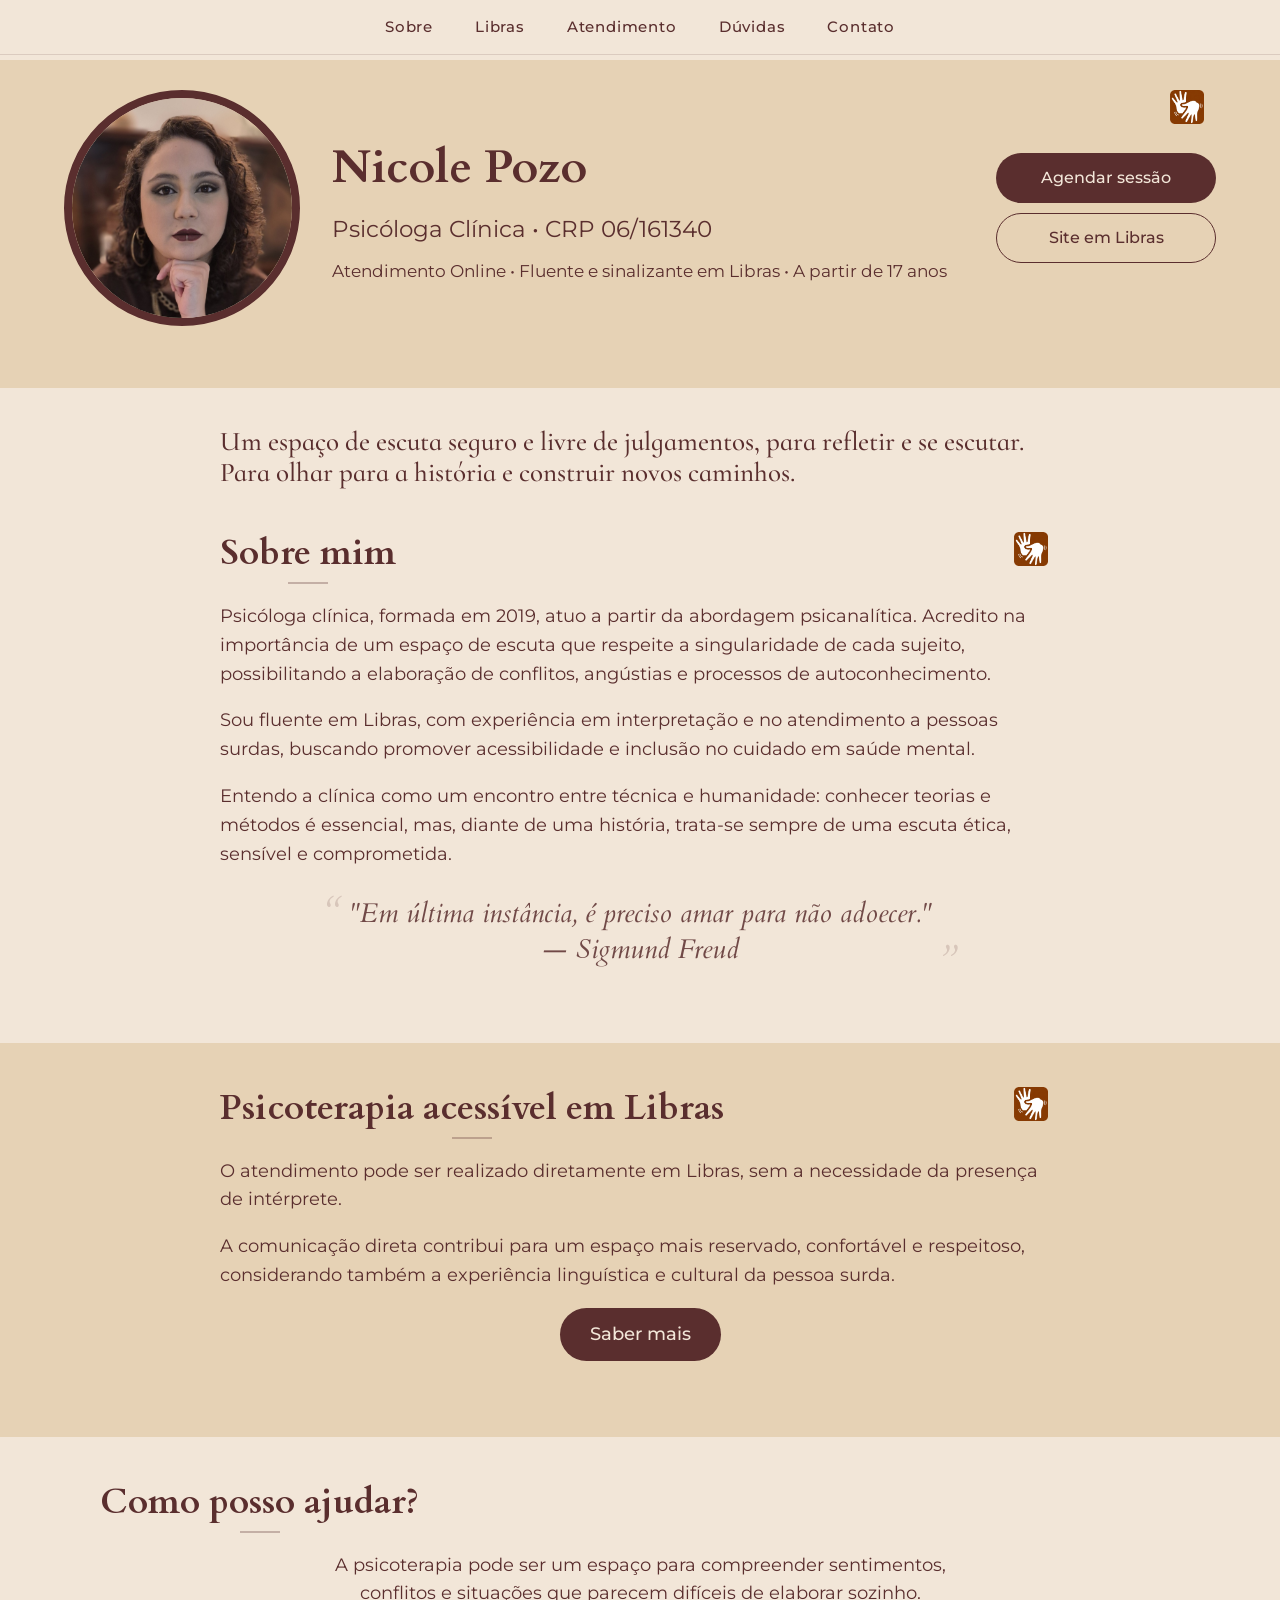
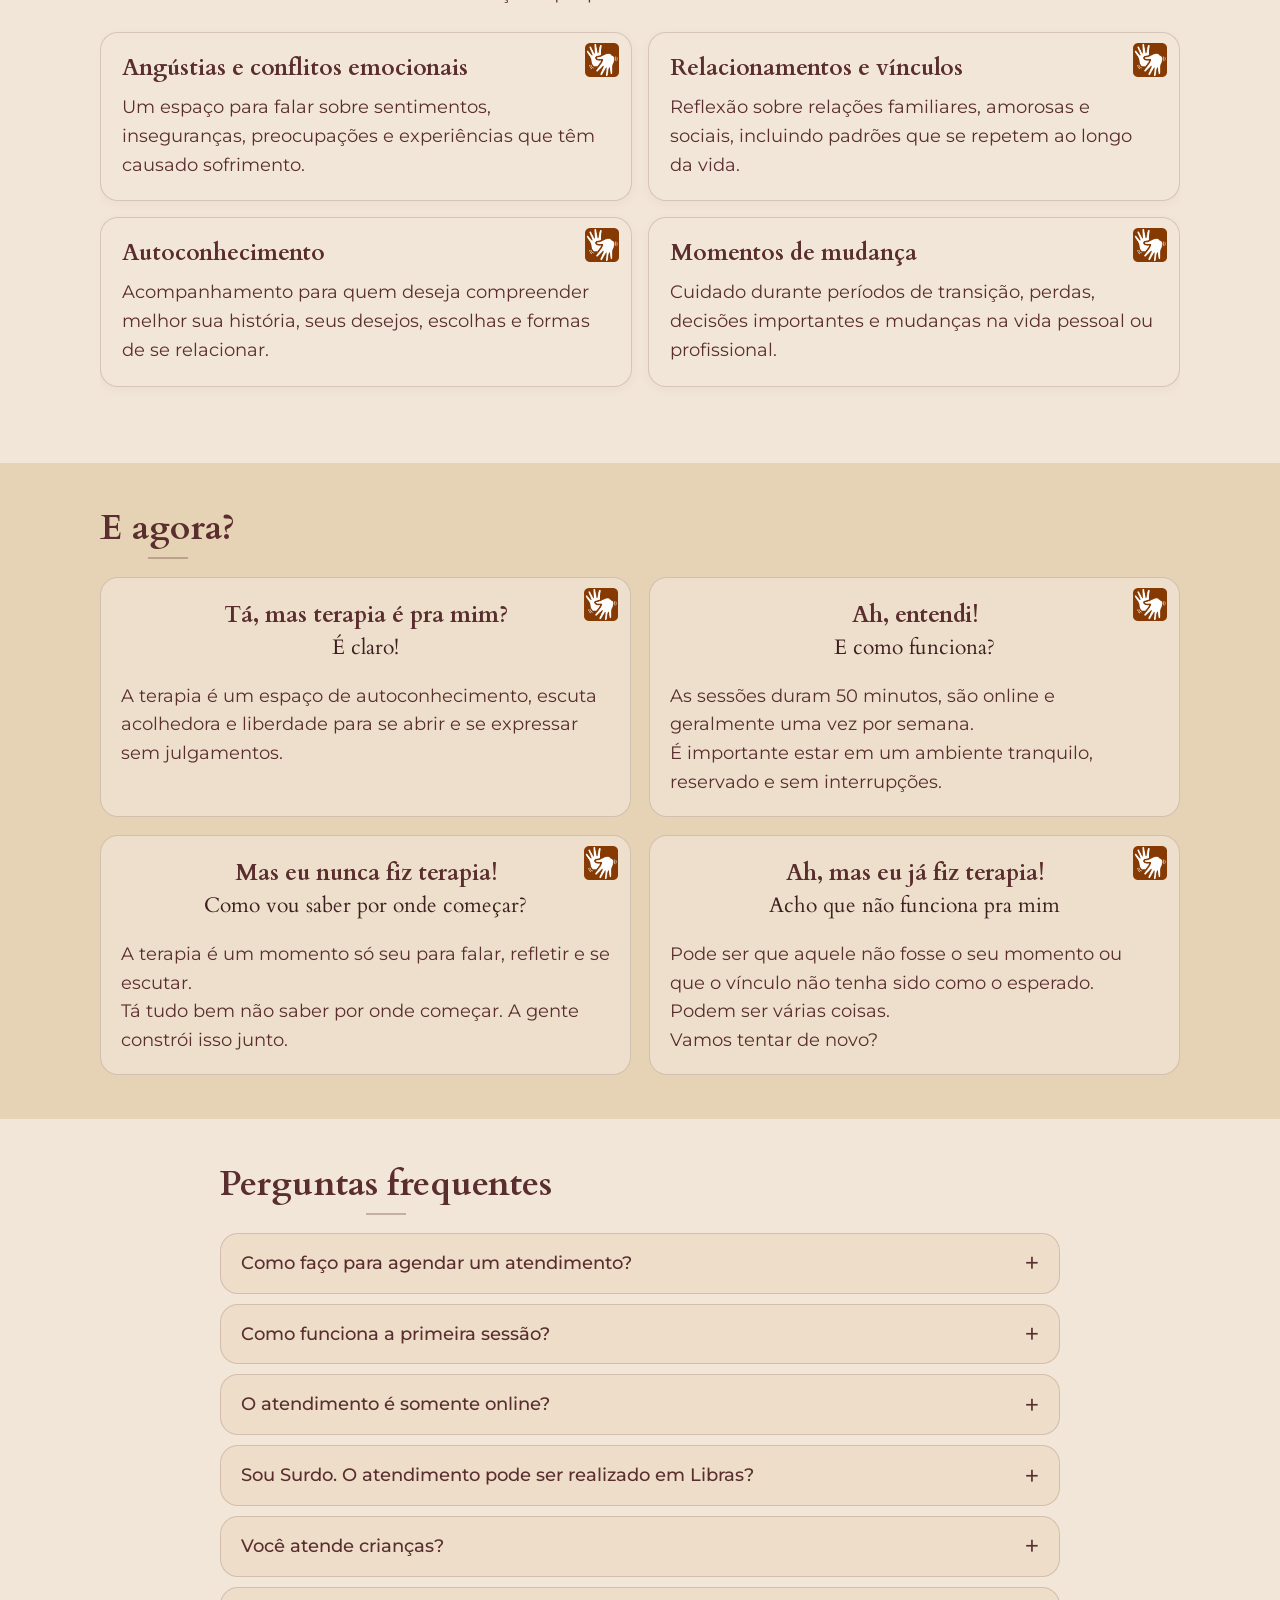
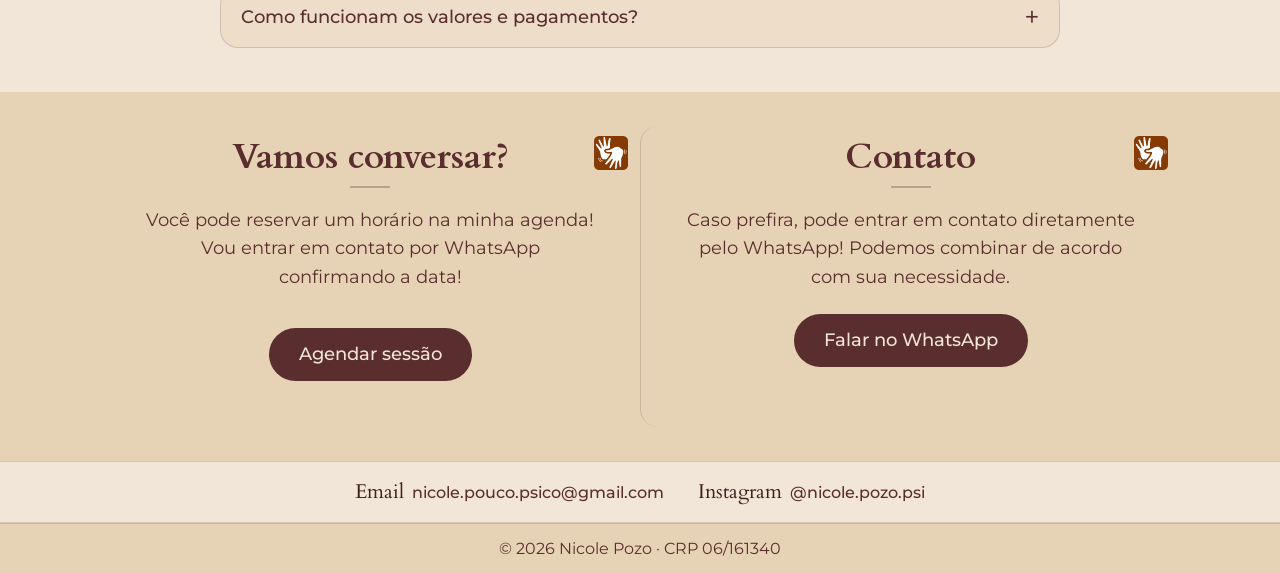
==== index.html @ e4d22218 "Update index.html" ====
<!DOCTYPE html>
<html lang="pt-BR">
<head>
<meta charset="utf-8"/>
<meta content="q6ohZ3SrdLUBwS5PzrIqEwe8ZIBB_iscXA4Luo5MYJY" name="google-site-verification"/>
<meta content="width=device-width, initial-scale=1.0" name="viewport"/>
<meta name="referrer" content="strict-origin-when-cross-origin"/>
<meta content="Psicóloga clínica com abordagem psicanalítica. Atendimento em Português, Libras e Inglês, a partir de 17 anos." name="description"/>
<title>Nicole Pozo | Psicóloga</title>
<link href="favicon.png" rel="icon" type="image/png"/>
<link href="style.css" rel="stylesheet"/>
<link href="https://fonts.googleapis.com/css2?family=Cardo:ital,wght@0,400;0,700;1,400&family=Cormorant+Infant:ital,wght@0,400;0,500;0,600;1,400;1,500&family=Montserrat:wght@300;400;500&display=swap" rel="stylesheet"/>
</head>
<body class="modo-libras">

<header class="menu">
<nav aria-label="Navegação principal" class="menu-container">
<a href="#sobre">Sobre</a>
<a href="#libras">Libras</a>
<a href="#atendimento">Atendimento</a>
<a href="#duvidas">Dúvidas</a>
<a href="#contato">Contato</a>
</nav>
</header>

<div class="mobile-compact-hero">
<div class="mobile-compact-texto">
<strong>Nicole Pozo</strong>
<span>Psicóloga Clínica • CRP 06/161340</span>
</div>
<div class="mobile-compact-acoes">
<a class="mobile-compact-botao mobile-compact-libras" href="libras.html">Libras</a>
<a class="mobile-compact-botao" href="https://calendar.app.google/ftWj5yFwSw7C7HyG9" rel="noopener noreferrer" target="_blank">
Agendar<br/>sessão
</a>
</div>
</div>

<div class="desktop-compact-hero">
<div class="desktop-compact-container">
<img alt="" class="desktop-compact-foto" src="nicole.png"/>
<div class="desktop-compact-texto">
<strong>Nicole Pozo</strong>
<span>Psicóloga Clínica • CRP 06/161340</span>
</div>
<div class="desktop-compact-acoes">
<a class="desktop-compact-botao desktop-compact-libras" href="libras.html">Site em Libras</a>
<a class="desktop-compact-botao" href="https://calendar.app.google/ftWj5yFwSw7C7HyG9" rel="noopener noreferrer" target="_blank">
Agendar sessão
</a>
</div>
</div>
</div>

<main>

<section class="hero" id="hero">
<div
  class="container hero-content conteudo-libras"
  role="button"
  tabindex="0"
  aria-label="Assistir este conteúdo em Libras: Apresentação"
  data-libras-titulo="Apresentação"
  data-libras-video=""
>
<img alt="Nicole Pozo, psicóloga clínica" class="foto" src="nicole.png"/>
<div class="hero-texto">
<h1>Nicole Pozo</h1>
<p class="subtitulo">
Psicóloga Clínica • CRP 06/161340
</p>
<p class="infos">
<span>Atendimento Online</span>
<span>Fluente e sinalizante em Libras</span>
<span>A partir de 17 anos</span>
</p>
</div>
<div class="hero-acoes">
<a class="botao hero-botao" href="https://calendar.app.google/ftWj5yFwSw7C7HyG9" rel="noopener noreferrer" target="_blank">
Agendar sessão
</a>
<a class="botao botao-secundario" href="libras.html">Site em Libras</a>
</div>
<span aria-hidden="true" class="indicador-libras">
<img alt="" src="libras.png"/>
</span>
</div>
</section>

<section class="acolhimento">
<div class="container acolhimento-container">
<p>
Um espaço de escuta seguro e livre de julgamentos, para refletir e
se escutar. Para olhar para a história e construir novos caminhos.
</p>
</div>
</section>

<section class="sobre" id="sobre">
<div
  class="container conteudo-libras"
  role="button"
  tabindex="0"
  aria-label="Assistir este conteúdo em Libras: Sobre mim"
  data-libras-titulo="Sobre mim"
  data-libras-video="https://youtu.be/VMBTEA1utRA"
>
<h2>Sobre mim</h2>
<p>
Psicóloga clínica, formada em 2019, atuo a partir da abordagem
psicanalítica. Acredito na importância de um espaço de escuta que
respeite a singularidade de cada sujeito, possibilitando a elaboração
de conflitos, angústias e processos de autoconhecimento.
</p>
<p>
Sou fluente em Libras, com experiência em interpretação e no
atendimento a pessoas surdas, buscando promover acessibilidade
e inclusão no cuidado em saúde mental.
</p>
<p>
Entendo a clínica como um encontro entre técnica e humanidade:
conhecer teorias e métodos é essencial, mas, diante de uma história,
trata-se sempre de uma escuta ética, sensível e comprometida.
</p>
<p class="citacao">
"Em última instância, é preciso amar para não adoecer."
<br/>
— Sigmund Freud
</p>
<span aria-hidden="true" class="indicador-libras">
<img alt="" src="libras.png"/>
</span>
</div>
</section>

<section class="libras" id="libras">
<div
  class="container libras-container conteudo-libras"
  role="button"
  tabindex="0"
  aria-label="Assistir este conteúdo em Libras: Psicoterapia acessível em Libras"
  data-libras-titulo="Psicoterapia acessível em Libras"
  data-libras-video="https://youtu.be/hHA4PMm1_d4"
>
<div class="libras-texto">
<h2>Psicoterapia acessível em Libras</h2>
<p>
O atendimento pode ser realizado diretamente em Libras,
sem a necessidade da presença de intérprete.
</p>
<p>
A comunicação direta contribui para um espaço mais reservado,
confortável e respeitoso, considerando também a experiência
linguística e cultural da pessoa surda.
</p>
</div>
<a class="botao" href="https://wa.me/5511914683737?text=Olá,%20gostaria%20de%20saber%20mais%20sobre%20o%20atendimento%20em%20Libras." rel="noopener noreferrer" target="_blank">
Saber mais
</a>
<span aria-hidden="true" class="indicador-libras">
<img alt="" src="libras.png"/>
</span>
</div>
</section>

<section class="atendimento" id="atendimento">
<div class="container">
<h2>Como posso ajudar?</h2>
<p class="introducao-secao">
A psicoterapia pode ser um espaço para compreender sentimentos,
conflitos e situações que parecem difíceis de elaborar sozinho.
</p>

<div class="cards-atendimento">

<article
  class="card-atendimento conteudo-libras"
  role="button"
  tabindex="0"
  aria-label="Assistir este conteúdo em Libras: Angústias e conflitos emocionais"
  data-libras-titulo="Angústias e conflitos emocionais"
  data-libras-video="https://youtu.be/n2Q9T0AS820"
>
<h3>Angústias e conflitos emocionais</h3>
<p>
Um espaço para falar sobre sentimentos, inseguranças,
preocupações e experiências que têm causado sofrimento.
</p>
<span aria-hidden="true" class="indicador-libras">
<img alt="" src="libras.png"/>
</span>
</article>

<article
  class="card-atendimento conteudo-libras"
  role="button"
  tabindex="0"
  aria-label="Assistir este conteúdo em Libras: Relacionamentos e vínculos"
  data-libras-titulo="Relacionamentos e vínculos"
  data-libras-video="https://youtu.be/HKTPn8kJX48"
>
<h3>Relacionamentos e vínculos</h3>
<p>
Reflexão sobre relações familiares, amorosas e sociais,
incluindo padrões que se repetem ao longo da vida.
</p>
<span aria-hidden="true" class="indicador-libras">
<img alt="" src="libras.png"/>
</span>
</article>

<article
  class="card-atendimento conteudo-libras"
  role="button"
  tabindex="0"
  aria-label="Assistir este conteúdo em Libras: Autoconhecimento"
  data-libras-titulo="Autoconhecimento"
  data-libras-video="https://youtu.be/ZKYbqGalqYY"
>
<h3>Autoconhecimento</h3>
<p>
Acompanhamento para quem deseja compreender melhor sua história,
seus desejos, escolhas e formas de se relacionar.
</p>
<span aria-hidden="true" class="indicador-libras">
<img alt="" src="libras.png"/>
</span>
</article>

<article
  class="card-atendimento conteudo-libras"
  role="button"
  tabindex="0"
  aria-label="Assistir este conteúdo em Libras: Momentos de mudança"
  data-libras-titulo="Momentos de mudança"
  data-libras-video="https://youtu.be/1eM_VYal2Rc"
>
<h3>Momentos de mudança</h3>
<p>
Cuidado durante períodos de transição, perdas, decisões
importantes e mudanças na vida pessoal ou profissional.
</p>
<span aria-hidden="true" class="indicador-libras">
<img alt="" src="libras.png"/>
</span>
</article>

</div>
</div>
</section>

<section class="como-funciona" id="como-funciona">
<div class="container">
<h2>E agora?</h2>
<div class="passos">

<article
  class="passo conteudo-libras"
  role="button"
  tabindex="0"
  aria-label="Assistir este conteúdo em Libras: Tá, mas terapia é pra mim?"
  data-libras-titulo="Tá, mas terapia é pra mim?"
  data-libras-video="https://youtu.be/QlRPPe-Llpw"
>
<h3>Tá, mas terapia é pra mim?</h3>
<p class="passo-subtitulo">É claro!</p>
<p>
A terapia é um espaço de autoconhecimento,
escuta acolhedora e liberdade para se abrir e se expressar
sem julgamentos.
</p>
<span aria-hidden="true" class="indicador-libras">
<img alt="" src="libras.png"/>
</span>
</article>

<article
  class="passo conteudo-libras"
  role="button"
  tabindex="0"
  aria-label="Assistir este conteúdo em Libras: Ah, entendi!"
  data-libras-titulo="Ah, entendi!"
  data-libras-video="https://youtu.be/sZv9fwhpu6U"
>
<h3>Ah, entendi!</h3>
<p class="passo-subtitulo">E como funciona?</p>
<p>
As sessões duram 50 minutos, são online e geralmente uma
vez por semana. <br/>
É importante estar em um ambiente tranquilo, reservado
e sem interrupções.
</p>
<span aria-hidden="true" class="indicador-libras">
<img alt="" src="libras.png"/>
</span>
</article>

<article
  class="passo conteudo-libras"
  role="button"
  tabindex="0"
  aria-label="Assistir este conteúdo em Libras: Mas eu nunca fiz terapia!"
  data-libras-titulo="Mas eu nunca fiz terapia!"
  data-libras-video="https://youtu.be/lRBv8GD4_JE"
>
<h3>Mas eu nunca fiz terapia!</h3>
<p class="passo-subtitulo">Como vou saber por onde começar?</p>
<p>
A terapia é um momento só seu para falar, refletir e se escutar. <br/>
Tá tudo bem não saber por onde começar. A gente constrói isso junto.
</p>
<span aria-hidden="true" class="indicador-libras">
<img alt="" src="libras.png"/>
</span>
</article>

<article
  class="passo conteudo-libras"
  role="button"
  tabindex="0"
  aria-label="Assistir este conteúdo em Libras: Ah, mas eu já fiz terapia!"
  data-libras-titulo="Ah, mas eu já fiz terapia!"
  data-libras-video="https://youtu.be/YKdCJLTbxeE"
>
<h3>Ah, mas eu já fiz terapia!</h3>
<p class="passo-subtitulo">Acho que não funciona pra mim</p>
<p>
Pode ser que aquele não fosse o seu momento ou que o vínculo
não tenha sido como o esperado. <br/>
Podem ser várias coisas. <br/>
Vamos tentar de novo?
</p>
<span aria-hidden="true" class="indicador-libras">
<img alt="" src="libras.png"/>
</span>
</article>

</div>
</div>
</section>

<section class="faq" id="duvidas">
<div class="container">
<h2>Perguntas frequentes</h2>
<div class="faq-lista">

<details
  class="conteudo-libras"
  role="button"
  tabindex="0"
  aria-label="Assistir este conteúdo em Libras: Como faço para agendar um atendimento?"
  data-libras-titulo="Como faço para agendar um atendimento?"
  data-libras-video="https://youtu.be/g2_tVpT9gIo"
>
<summary>Como faço para agendar um atendimento?</summary>
<p>
Você pode entrar em contato pelo WhatsApp ou clicar no botão
"Agendar sessão", no topo do site, para escolher um horário
disponível diretamente na minha agenda. Assim que eu receber
o agendamento, entrarei em contato pelo WhatsApp para confirmar
nosso horário.
</p>
<span aria-hidden="true" class="indicador-libras">
<img alt="" src="libras.png"/>
</span>
</details>

<details
  class="conteudo-libras"
  role="button"
  tabindex="0"
  aria-label="Assistir este conteúdo em Libras: Como funciona a primeira sessão?"
  data-libras-titulo="Como funciona a primeira sessão?"
  data-libras-video="https://youtu.be/8Ut708mlsVU"
>
<summary>Como funciona a primeira sessão?</summary>
<p>
Na primeira sessão, vamos conversar sobre o que motivou sua busca
pela terapia, alinhar expectativas e tirar dúvidas sobre o processo
terapêutico. Também combinaremos os valores, a frequência e os
horários dos atendimentos.
</p>
<span aria-hidden="true" class="indicador-libras">
<img alt="" src="libras.png"/>
</span>
</details>

<details
  class="conteudo-libras"
  role="button"
  tabindex="0"
  aria-label="Assistir este conteúdo em Libras: O atendimento é somente online?"
  data-libras-titulo="O atendimento é somente online?"
  data-libras-video="https://youtu.be/wkM9Gt3NsaA"
>
<summary>O atendimento é somente online?</summary>
<p>
Atualmente, os atendimentos são realizados de forma online,
pelo Google Meet. Utilizaremos sempre o mesmo link para as sessões.
Eu realizo os atendimentos em uma sala fechada e reservada,
preservando a privacidade e a confidencialidade do encontro.
</p>
<span aria-hidden="true" class="indicador-libras">
<img alt="" src="libras.png"/>
</span>
</details>

<details
  class="conteudo-libras"
  role="button"
  tabindex="0"
  aria-label="Assistir este conteúdo em Libras: Sou Surdo. O atendimento pode ser realizado em Libras?"
  data-libras-titulo="Sou Surdo. O atendimento pode ser realizado em Libras?"
  data-libras-video="https://youtu.be/sH8ES065XZw"
>
<summary>Sou Surdo. O atendimento pode ser realizado em Libras?</summary>
<p>
Sim! Podemos realizar o atendimento da forma que for mais confortável
para você. Tenho experiência com o atendimento à comunidade Surda,
tanto em Libras quanto por meio da oralização e da leitura labial.
Podemos conversar e combinar juntos a melhor forma de comunicação.
</p>
<span aria-hidden="true" class="indicador-libras">
<img alt="" src="libras.png"/>
</span>
</details>

<details
  class="conteudo-libras"
  role="button"
  tabindex="0"
  aria-label="Assistir este conteúdo em Libras: Você atende crianças?"
  data-libras-titulo="Você atende crianças?"
  data-libras-video="https://youtu.be/CxbQp18bNb0"
>
<summary>Você atende crianças?</summary>
<p>
Não realizo atendimento infantil. Meu atendimento é destinado
a pessoas a partir de 17 anos.
</p>
<span aria-hidden="true" class="indicador-libras">
<img alt="" src="libras.png"/>
</span>
</details>

<details
  class="conteudo-libras"
  role="button"
  tabindex="0"
  aria-label="Assistir este conteúdo em Libras: Como funcionam os valores e pagamentos?"
  data-libras-titulo="Como funcionam os valores e pagamentos?"
  data-libras-video="https://youtu.be/O6v2MUsELOY"
>
<summary>Como funcionam os valores e pagamentos?</summary>
<p>
Os valores, as formas de pagamento e as demais informações
serão combinados diretamente entre nós durante o primeiro contato.
</p>
<span aria-hidden="true" class="indicador-libras">
<img alt="" src="libras.png"/>
</span>
</details>

</div>
</div>
</section>

<section class="encerramento">
<div class="container encerramento-container">

<div
  class="chamada-final conteudo-libras"
  role="button"
  tabindex="0"
  aria-label="Assistir este conteúdo em Libras: Como agendar uma sessão"
  data-libras-titulo="Como agendar uma sessão"
  data-libras-video=""
>
<h2>Vamos conversar?</h2>
<p>
Você pode reservar um horário na minha agenda!<br/>
Vou entrar em contato por WhatsApp confirmando a data!
</p>
<a class="botao" href="https://calendar.app.google/ftWj5yFwSw7C7HyG9" rel="noopener noreferrer" target="_blank">
Agendar sessão
</a>
<span aria-hidden="true" class="indicador-libras">
<img alt="" src="libras.png"/>
</span>
</div>

<div
  class="contato conteudo-libras"
  id="contato"
  role="button"
  tabindex="0"
  aria-label="Assistir este conteúdo em Libras: Contato pelo WhatsApp"
  data-libras-titulo="Contato pelo WhatsApp"
  data-libras-video=""
>
<h2>Contato</h2>
<p>
Caso prefira, pode entrar em contato diretamente pelo WhatsApp!
Podemos combinar de acordo com sua necessidade.
</p>
<p>
<a class="botao" href="https://wa.me/5511914683737?text=Olá,%20gostaria%20de%20agendar%20uma%20sessão." rel="noopener noreferrer" target="_blank">
Falar no WhatsApp
</a>
</p>
<span aria-hidden="true" class="indicador-libras">
<img alt="" src="libras.png"/>
</span>
</div>

</div>
</section>

<section aria-label="Email e Instagram" class="barra-contato">
<div class="barra-contato-container">
<a href="mailto:nicole.pouco.psico@gmail.com">
<span>Email</span>
nicole.pouco.psico@gmail.com
</a>
<a href="https://www.instagram.com/nicole.pozo.psi/" rel="noopener noreferrer" target="_blank">
<span>Instagram</span>
@nicole.pozo.psi
</a>
</div>
</section>

</main>

<div id="libras-popup" class="libras-popup" hidden>
<div class="libras-popup-fundo" data-fechar-libras></div>
<div aria-labelledby="libras-popup-titulo" aria-modal="true" class="libras-popup-caixa" role="dialog">
<button aria-label="Fechar vídeo em Libras" class="libras-popup-fechar" data-fechar-libras type="button">
×
</button>
<h2 id="libras-popup-titulo">Conteúdo em Libras</h2>
<div class="libras-popup-video">
<div class="libras-video-vazio">
<span>▶</span>
<strong>Vídeo em breve</strong>
<small>Cole o link do vídeo no atributo data-libras-video deste bloco.</small>
</div>
</div>
</div>
</div>

<footer>
<p>© 2026 Nicole Pozo · CRP 06/161340</p>
</footer>

<script>
const body = document.body;
const hero = document.querySelector(".hero");
const menu = document.querySelector(".menu");

let limiteParaCompactar = 0;

function calcularLimiteDoScroll() {
  limiteParaCompactar = hero.offsetTop + hero.offsetHeight - menu.offsetHeight;
}

function atualizarHeaderCompacto() {
  const margemParaRemover = 60;
  if (window.scrollY >= limiteParaCompactar) {
    body.classList.add("scrolled");
  } else if (window.scrollY < limiteParaCompactar - margemParaRemover) {
    body.classList.remove("scrolled");
  }
}

window.addEventListener("load", function () {
  calcularLimiteDoScroll();
  atualizarHeaderCompacto();
});

window.addEventListener("resize", function () {
  calcularLimiteDoScroll();
  atualizarHeaderCompacto();
});

window.addEventListener("scroll", atualizarHeaderCompacto, { passive: true });

const blocosComLibras = document.querySelectorAll(".conteudo-libras");
const popupLibras = document.querySelector("#libras-popup");
const tituloPopupLibras = popupLibras.querySelector("#libras-popup-titulo");
const areaVideoLibras = popupLibras.querySelector(".libras-popup-video");
const botaoFecharLibras = popupLibras.querySelector(".libras-popup-fechar");

let popupFixo = false;
let blocoAtual = null;

function converterLinkDoVideo(url) {
  if (!url) return "";
  try {
    const endereco = new URL(url, window.location.href);

    if (endereco.hostname.includes("youtu.be")) {
      const id = endereco.pathname.replace("/", "");
      return id ? `https://www.youtube-nocookie.com/embed/${id}` : "";
    }

    if (endereco.hostname.includes("youtube.com")) {
      if (endereco.pathname.startsWith("/shorts/")) {
        const id = endereco.pathname.split("/")[2];
        return id ? `https://www.youtube-nocookie.com/embed/${id}` : "";
      }

      if (endereco.pathname.startsWith("/embed/")) {
        return url;
      }

      const id = endereco.searchParams.get("v");
      return id ? `https://www.youtube-nocookie.com/embed/${id}` : "";
    }

    if (endereco.pathname.toLowerCase().endsWith(".mp4")) {
      return url;
    }
  } catch (erro) {
    console.warn("Link de vídeo inválido:", url);
  }
  return "";
}

function montarVideoLibras(url) {
  const linkConvertido = converterLinkDoVideo(url);

  if (!linkConvertido) {
    areaVideoLibras.innerHTML = `
      <div class="libras-video-vazio">
        <span>▶</span>
        <strong>Vídeo em breve</strong>
        <small>Cole o link do vídeo no atributo data-libras-video deste bloco.</small>
      </div>
    `;
    return;
  }

  if (linkConvertido.toLowerCase().endsWith(".mp4")) {
    areaVideoLibras.innerHTML = `
      <video controls playsinline>
        <source src="${linkConvertido}" type="video/mp4">
        Seu navegador não conseguiu reproduzir este vídeo.
      </video>
    `;
    return;
  }

  areaVideoLibras.innerHTML = `
    <iframe
      src="${linkConvertido}"
      title="${tituloPopupLibras.textContent}"
      loading="lazy"
      referrerpolicy="strict-origin-when-cross-origin"
      allow="accelerometer; autoplay; clipboard-write; encrypted-media; gyroscope; picture-in-picture; web-share"
      allowfullscreen
    ></iframe>
  `;
}

function abrirPopupLibras(bloco, fixar = false) {
  if (!bloco) return;

  blocoAtual = bloco;
  popupFixo = fixar;

  const titulo = bloco.dataset.librasTitulo || "Conteúdo em Libras";
  const url = bloco.dataset.librasVideo || "";

  tituloPopupLibras.textContent = titulo;
  montarVideoLibras(url);

  popupLibras.hidden = false;
  popupLibras.classList.toggle("popup-fixo", popupFixo);
  body.classList.toggle("popup-libras-aberto", popupFixo);

  if (popupFixo) {
    botaoFecharLibras.focus();
  }
}

function fecharPopupLibras() {
  if (popupLibras.hidden) return;

  popupLibras.hidden = true;
  popupLibras.classList.remove("popup-fixo");
  body.classList.remove("popup-libras-aberto");
  areaVideoLibras.innerHTML = "";
  popupFixo = false;

  if (blocoAtual && document.body.contains(blocoAtual)) {
    blocoAtual.focus({ preventScroll: true });
  }

  blocoAtual = null;
}

blocosComLibras.forEach((bloco) => {
  bloco.addEventListener("click", (evento) => {
    if (
      evento.target.closest("a, button") ||
      evento.target.closest("summary")
    ) {
      return;
    }

    abrirPopupLibras(bloco, true);
    bloco.blur();
  });

  bloco.addEventListener("keydown", (evento) => {
    if (evento.key === "Enter" || evento.key === " ") {
      evento.preventDefault();
      abrirPopupLibras(bloco, true);
    }
  });
});

popupLibras.querySelectorAll("[data-fechar-libras]").forEach((elemento) => {
  elemento.addEventListener("click", fecharPopupLibras);
});

document.addEventListener("keydown", (evento) => {
  if (evento.key === "Escape" && !popupLibras.hidden) {
    fecharPopupLibras();
  }
});
</script>

</body>
</html>
---- style.css ----
/* =================================
VARIÁVEIS
================================= */

:root {
  --fundo-principal: #F2E6D8;
  --fundo-destaque: #E6D2B5;
  --texto: #5A2E2E;
  --texto-escuro: #3E1F1F;
  --borda: rgba(90, 46, 46, 0.18);
  --sombra: 0 6px 20px rgba(90, 46, 46, 0.08);
}

/* =================================
BASE
================================= */

html {
  scroll-behavior: smooth;
}

body {
  margin: 0;
  padding-top: 60px;
  font-family: 'Montserrat', sans-serif;
  background-color: var(--fundo-principal);
  color: var(--texto);
  text-align: center;
  line-height: 1.6;
}

main {
  margin-top: 0;
}

.container {
  width: 90%;
  max-width: 800px;
  margin: auto;
  padding: 10px 0;
}

section {
  padding: 34px 0;
}

/* =================================
TIPOGRAFIA
================================= */

h1, h2, h3 {
  color: var(--texto);
}

h1 {
  margin: 20px 0 10px;
  font-family: 'Cardo', serif;
  font-size: 48px;
}

h2 {
  position: relative;
  display: inline-block;
  margin: 0 0 18px;
  font-family: 'Cardo', serif;
  font-size: 32px;
  line-height: 1.2;
}

h2::after {
  content: "";
  display: block;
  width: 40px;
  height: 2px;
  margin: 8px auto 0;
  background-color: var(--texto);
  opacity: 0.3;
}

h3 {
  margin: 0 0 10px;
  font-family: 'Cardo', serif;
  font-size: 21px;
  line-height: 1.25;
}

p {
  margin-top: 0;
}

.subtitulo {
  margin-bottom: 20px;
  font-size: 18px;
}

.introducao-secao {
  max-width: 650px;
  margin: 0 auto 24px;
  text-align: center;
}

/* =================================
MENU
================================= */

.menu {
  position: fixed;
  top: 0;
  left: 0;
  z-index: 1000;
  width: 100%;
  padding: 15px 0;
  background-color: var(--fundo-principal);
  border-bottom: 1px solid rgba(90, 46, 46, 0.15);
  transition: padding 0.3s ease, box-shadow 0.3s ease;
}

.menu-container {
  display: flex;
  justify-content: center;
  gap: 42px;
  padding: 0 20px;
}

.menu a {
  flex-shrink: 0;
  color: var(--texto);
  text-decoration: none;
  font-size: 13px;
  font-weight: 500;
  letter-spacing: 0.8px;
  transition: font-size 0.3s ease, opacity 0.3s ease;
}

.menu a:hover,
.menu a:focus-visible {
  opacity: 0.7;
}

body.scrolled .menu {
  padding: 10px 0;
  box-shadow: 0 4px 12px rgba(90, 46, 46, 0.08);
}

body.scrolled .menu a {
  font-size: 12px;
}

/* =================================
HERO PRINCIPAL
================================= */

.hero {
  position: relative;
  overflow: hidden;
  padding: 40px 0;
  background-color: var(--fundo-destaque);
}

.hero-content {
  transition: all 0.4s ease;
}

.hero-texto {
  text-align: center;
}

.foto {
  width: 220px;
  height: 220px;
  object-fit: cover;
  border: 8px solid var(--texto);
  border-radius: 50%;
}

.hero::after {
  content: "";
  position: absolute;
  top: -20px;
  right: -20px;
  z-index: 0;
  width: 400px;
  height: 400px;
  background-image: url("cantoneira.png");
  background-size: contain;
  background-repeat: no-repeat;
  opacity: 0.10;
  pointer-events: none;
}

.hero .container {
  position: relative;
  z-index: 1;
}

.infos span {
  white-space: nowrap;
}

.infos span:not(:last-child)::after {
  content: " • ";
}

/* =================================
BOTÕES E LINKS
================================= */

.botao {
  display: inline-block;
  margin-top: 25px;
  padding: 12px 30px;
  background-color: var(--texto);
  color: var(--fundo-principal);
  text-decoration: none;
  border-radius: 30px;
  font-weight: 500;
  transition: background-color 0.3s ease, transform 0.2s ease;
}

.botao:hover,
.botao:focus-visible {
  background-color: var(--texto-escuro);
  transform: translateY(-1px);
}

.barra-contato a {
  color: var(--texto);
  font-weight: 500;
  text-decoration: none;
  text-decoration-thickness: 1px;
  text-underline-offset: 3px;
}

.barra-contato a:hover,
.barra-contato a:focus-visible {
  color: var(--texto-escuro);
}

/* =================================
ÂNCORAS E ALINHAMENTO DAS SEÇÕES
================================= */

.sobre, .atendimento, .libras, .como-funciona, .faq, .contato {
  scroll-margin-top: 145px;
  text-align: center;
}

.sobre .container,
.atendimento .container,
.libras .container,
.como-funciona .container,
.faq .container {
  text-align: left;
}

.sobre h2, .atendimento h2, .libras h2,
.como-funciona h2, .faq h2, .contato h2, .chamada-final h2 {
  text-align: center;
}

/* =================================
ACOLHIMENTO
================================= */

.acolhimento {
  padding: 28px 0 6px;
}

.acolhimento-container {
  max-width: 760px;
}

.acolhimento p {
  margin: 0;
  font-family: 'Cormorant Infant', serif;
  font-size: 25px;
  font-weight: 500;
  line-height: 1.15;
  text-align: left;
}

/* =================================
SOBRE MIM
================================= */

.sobre {
  padding-top: 18px;
}

.sobre .container {
  max-width: 760px;
}

.sobre p:not(.citacao) {
  text-align: left;
}

/* =================================
CITAÇÃO
================================= */

.citacao {
  position: relative;
  max-width: 600px;
  margin: 28px auto 0;
  color: var(--texto);
  font-family: 'Cardo', serif;
  font-size: 25px;
  font-style: italic;
  line-height: 1.3;
  text-align: center;
  opacity: 0.85;
}

.citacao::before {
  content: "“";
  position: absolute;
  top: -10px;
  left: -15px;
  font-size: 40px;
  opacity: 0.2;
}

.citacao::after {
  content: "”";
  position: absolute;
  right: -15px;
  bottom: -20px;
  font-size: 40px;
  opacity: 0.2;
}

/* =================================
COMO POSSO AJUDAR
================================= */

.atendimento .container {
  max-width: 1000px;
}

.cards-atendimento {
  display: grid;
  grid-template-columns: repeat(2, minmax(0, 1fr));
  gap: 16px;
}

.card-atendimento {
  padding: 21px;
  background-color: rgba(242, 230, 216, 0.66);
  border: 1px solid var(--borda);
  border-radius: 16px;
  text-align: left;
  box-shadow: 0 3px 12px rgba(90, 46, 46, 0.04);
}

.card-atendimento p {
  margin-bottom: 0;
}

/* =================================
LIBRAS
================================= */

.libras {
  background-color: var(--fundo-destaque);
  position: relative;
  overflow: hidden;
}

.libras::after {
  content: "";
  position: absolute;
  top: 10px;
  right: -60px;
  width: 320px;
  height: 320px;
  background-image: url("cantoneira.png");
  background-size: contain;
  background-repeat: no-repeat;
  opacity: 0.06;
  pointer-events: none;
}

.libras-container {
  position: relative;
  z-index: 1;
  max-width: 760px;
}

.libras-texto p {
  text-align: left;
}

.libras .botao {
  display: block;
  width: fit-content;
  margin: 12px auto 0;
}

/* =================================
COMO FUNCIONA
================================= */

.como-funciona {
  background-color: var(--fundo-destaque);
}

.como-funciona .container {
  max-width: 1000px;
}

.passos {
  display: grid;
  grid-template-columns: repeat(2, minmax(0, 1fr));
  align-items: stretch;
  gap: 18px;
}

.passo {
  height: 100%;
  box-sizing: border-box;
  padding: 23px 20px 19px;
  background-color: rgba(242, 230, 216, 0.65);
  border: 1px solid var(--borda);
  border-radius: 16px;
  text-align: center;
}

.passo p {
  margin-bottom: 0;
  text-align: left;
}

.passo .passo-subtitulo {
  margin: -4px 0 20px;
  font-family: 'Cardo', serif;
  font-size: 19px;
  font-weight: 400;
  line-height: 1.25;
  text-align: center;
  color: var(--texto-escuro);
}

/* =================================
PERGUNTAS FREQUENTES
================================= */

.faq .container {
  max-width: 760px;
}

.faq-lista {
  display: grid;
  gap: 10px;
  text-align: left;
}

.faq details {
  overflow: hidden;
  background-color: rgba(230, 210, 181, 0.42);
  border: 1px solid var(--borda);
  border-radius: 12px;
}

.faq summary {
  position: relative;
  padding: 15px 48px 15px 20px;
  cursor: pointer;
  font-weight: 500;
  list-style: none;
}

.faq summary::-webkit-details-marker {
  display: none;
}

.faq summary::after {
  content: "+";
  position: absolute;
  top: 50%;
  right: 20px;
  font-family: 'Cardo', serif;
  font-size: 25px;
  font-weight: 500;
  transform: translateY(-50%);
}

.faq details[open] summary::after {
  content: "−";
}

.faq details p {
  margin: 0;
  padding: 0 20px 16px;
}

/* =================================
ENCERRAMENTO
================================= */

.encerramento {
  background-color: var(--fundo-destaque);
}

.encerramento-container {
  display: grid;
  grid-template-columns: 1fr 1fr;
  max-width: 1000px;
  padding: 0;
}

.chamada-final,
.contato {
  padding: 10px 42px;
  text-align: center;
}

.contato {
  border-left: 1px solid var(--borda);
}

.chamada-final p,
.contato p {
  text-align: center;
}

.chamada-final .botao {
  margin-top: 18px;
}

.contato .botao {
  margin-top: 4px;
}

/* =================================
BARRA DE CONTATOS COMPLEMENTARES
================================= */

.barra-contato {
  padding: 0;
  background-color: var(--fundo-principal);
  border-top: 1px solid var(--borda);
  border-bottom: 1px solid var(--borda);
}

.barra-contato-container {
  display: flex;
  justify-content: center;
  gap: 34px;
  width: 90%;
  max-width: 900px;
  margin: auto;
  padding: 14px 0;
}

.barra-contato a {
  display: inline-flex;
  align-items: baseline;
  gap: 8px;
  min-width: 0;
  color: var(--texto);
  font-size: 14px;
  overflow-wrap: anywhere;
}

.barra-contato span {
  flex-shrink: 0;
  font-family: 'Cardo', serif;
  font-size: 18px;
  color: var(--texto-escuro);
}

/* =================================
FOOTER
================================= */

footer {
  padding: 12px 20px;
  background-color: var(--fundo-destaque);
  border-top: 1px solid var(--borda);
  font-size: 14px;
}

footer p {
  margin: 0;
}

/* =================================
BARRAS COMPACTAS
Escondidas por padrão
================================= */

.mobile-compact-hero,
.desktop-compact-hero {
  display: none !important;
}

/* =================================
ACESSO À VERSÃO EM LIBRAS
(botão "Site em Libras" / seletor de idioma)
================================= */

button {
  font: inherit;
}

.hero-acoes,
.desktop-compact-acoes,
.mobile-compact-acoes {
  display: flex;
  align-items: center;
  justify-content: center;
  gap: 12px;
}

.hero-acoes {
  flex-direction: column;
  gap: 10px;
}

.hero-acoes .botao {
  margin-top: 0;
}

.botao-secundario,
.desktop-compact-libras,
.mobile-compact-libras,
.idioma-link {
  display: inline-flex;
  align-items: center;
  justify-content: center;
  box-sizing: border-box;
  color: var(--texto);
  background-color: transparent;
  border: 1px solid var(--texto);
  text-decoration: none;
  font-weight: 500;
  transition:
    background-color 0.25s ease,
    color 0.25s ease,
    transform 0.2s ease;
}

.botao-secundario {
  padding: 11px 25px;
  border-radius: 30px;
}

.botao-secundario:hover,
.botao-secundario:focus-visible,
.desktop-compact-libras:hover,
.desktop-compact-libras:focus-visible,
.mobile-compact-libras:hover,
.mobile-compact-libras:focus-visible,
.idioma-link:hover,
.idioma-link:focus-visible {
  color: var(--fundo-principal);
  background-color: var(--texto);
  transform: translateY(-1px);
}

.desktop-compact-acoes {
  gap: 10px;
}

.desktop-compact-libras {
  padding: 8px 17px;
  border-radius: 24px;
  font-size: 15px;
  white-space: nowrap;
}

.mobile-compact-acoes {
  flex-shrink: 0;
  gap: 7px;
}

.mobile-compact-libras {
  width: 58px;
  padding: 7px 9px;
  border-radius: 22px;
  font-size: 11px;
  line-height: 1.1;
}

/* =================================
PÁGINA EM LIBRAS (libras.html)
================================= */

.pagina-libras {
  padding-top: 0;
}

.topo-idiomas {
  position: sticky;
  top: 0;
  z-index: 1000;
  padding: 12px 5%;
  background-color: var(--fundo-principal);
  border-bottom: 1px solid var(--borda);
  box-shadow: 0 4px 12px rgba(90, 46, 46, 0.05);
}

.topo-idiomas-container {
  display: flex;
  align-items: center;
  justify-content: space-between;
  gap: 18px;
  max-width: 1080px;
  margin: auto;
}

.marca-libras {
  color: var(--texto);
  font-family: 'Cardo', serif;
  font-size: 23px;
  font-weight: 700;
  text-decoration: none;
}

.seletor-idiomas {
  display: flex;
  align-items: center;
  gap: 8px;
}

.seletor-idiomas span,
.seletor-idiomas a {
  padding: 7px 12px;
  border-radius: 22px;
  font-size: 13px;
}

.seletor-idiomas span[aria-current="page"] {
  color: var(--fundo-principal);
  background-color: var(--texto);
}

.hero-libras {
  position: relative;
  overflow: hidden;
  padding: 38px 0 34px;
  background-color: var(--fundo-destaque);
}

.hero-libras::after {
  content: "";
  position: absolute;
  top: -40px;
  right: -40px;
  width: 360px;
  height: 360px;
  background-image: url("cantoneira.png");
  background-size: contain;
  background-repeat: no-repeat;
  opacity: 0.08;
  pointer-events: none;
}

.hero-libras .container {
  position: relative;
  z-index: 1;
  max-width: 900px;
}

.hero-libras h1 {
  margin: 0 0 8px;
}

.hero-libras p {
  max-width: 720px;
  margin: 0 auto;
  font-size: 18px;
}

.grade-videos-libras {
  display: grid;
  grid-template-columns: repeat(2, minmax(0, 1fr));
  gap: 20px;
  max-width: 1080px;
  margin: auto;
}

.card-video-libras {
  overflow: hidden;
  background-color: rgba(230, 210, 181, 0.42);
  border: 1px solid var(--borda);
  border-radius: 18px;
  box-shadow: var(--sombra);
  text-align: left;
}

.card-video-conteudo {
  padding: 19px 20px 20px;
}

.card-video-libras h2 {
  display: block;
  margin-bottom: 8px;
  text-align: left;
}

.card-video-libras h2::after {
  margin-left: 0;
}

.card-video-libras .descricao-video {
  margin-bottom: 15px;
}

.video-container {
  position: relative;
  width: 100%;
  aspect-ratio: 16 / 9;
  overflow: hidden;
  background-color: var(--texto);
}

.video-container iframe,
.video-container video {
  display: block;
  width: 100%;
  height: 100%;
  border: 0;
  object-fit: cover;
}

.video-placeholder {
  position: absolute;
  inset: 0;
  display: flex;
  flex-direction: column;
  align-items: center;
  justify-content: center;
  gap: 5px;
  padding: 20px;
  color: var(--fundo-principal);
  text-align: center;
}

.video-placeholder strong {
  font-family: 'Cardo', serif;
  font-size: 25px;
}

.video-placeholder span {
  max-width: 360px;
  font-size: 13px;
  opacity: 0.85;
}

.transcricao-video {
  margin-top: 14px;
  border-top: 1px solid var(--borda);
}

.transcricao-video summary {
  padding: 13px 0 5px;
  cursor: pointer;
  font-weight: 500;
}

.transcricao-video p {
  margin: 8px 0 0;
}

.acoes-libras {
  display: flex;
  flex-wrap: wrap;
  justify-content: center;
  gap: 12px;
  margin-top: 10px;
}

.acoes-libras .botao {
  margin-top: 0;
}

.instrucao-edicao {
  max-width: 840px;
  margin: 0 auto 22px;
  padding: 14px 17px;
  background-color: rgba(230, 210, 181, 0.42);
  border: 1px dashed var(--borda);
  border-radius: 12px;
  text-align: left;
  font-size: 14px;
}

/* =================================
MODO LIBRAS COM POP-UP DE VÍDEO
(index.html — blocos e ícone)
================================= */

.conteudo-libras {
  position: relative;
}

body.modo-libras .conteudo-libras {
  cursor: pointer;
  border-radius: 18px;
  overflow: hidden;
}

body.modo-libras .card-atendimento,
body.modo-libras .passo,
body.modo-libras .faq details,
body.modo-libras .hero-content,
body.modo-libras .sobre .container,
body.modo-libras .libras .container,
body.modo-libras .atendimento .container,
body.modo-libras .chamada-final,
body.modo-libras .contato {
  border-radius: 18px;
  overflow: hidden;
}

body.modo-libras .conteudo-libras:focus-visible {
  outline: none;
  box-shadow:
    0 0 0 3px rgba(242, 230, 216, 0.95),
    0 0 0 6px rgba(90, 46, 46, 0.42);
}

/* Ícone "Em Libras" no lugar do texto */

.indicador-libras {
  display: none;
}

body.modo-libras .indicador-libras {
  display: inline-flex;
  position: absolute;
  right: 12px;
  Top: 10px;
  z-index: 3;
  align-items: center;
  justify-content: center;
  width: 34px;
  height: 34px;
  padding: 0;
  background-color: transparent;
  border-radius: 8px;
  pointer-events: none;
}

body.modo-libras .indicador-libras img {
  display: block;
  width: 100%;
  height: 100%;
  object-fit: contain;
}

body.modo-libras .hero-content,
body.modo-libras .sobre .container,
body.modo-libras .libras .container,
body.modo-libras .atendimento .container,
body.modo-libras .chamada-final,
body.modo-libras .contato {
  padding-bottom: 42px;
}

/* Pop-up de vídeo */

.libras-popup[hidden] {
  display: none;
}

.libras-popup {
  position: fixed;
  inset: 0;
  z-index: 4000;
  pointer-events: none;
}

.libras-popup-fundo {
  position: absolute;
  inset: 0;
  background-color: rgba(40, 20, 20, 0);
  opacity: 0;
  pointer-events: none;
  transition: background-color 0.2s ease, opacity 0.2s ease;
}

.libras-popup-caixa {
  position: fixed;
  top: 50%;
  left: 50%;
  width: min(560px, calc(100vw - 32px));
  box-sizing: border-box;
  padding: 22px;
  background-color: var(--fundo-principal);
  border: 1px solid var(--borda);
  border-radius: 18px;
  box-shadow: 0 18px 55px rgba(62, 31, 31, 0.28);
  opacity: 0;
  transform: translate(-50%, -48%) scale(0.98);
  pointer-events: auto;
  animation: abrir-popup-libras 0.2s ease forwards;
}

.libras-popup.popup-fixo {
  pointer-events: auto;
}

.libras-popup.popup-fixo .libras-popup-fundo {
  background-color: rgba(40, 20, 20, 0.48);
  opacity: 1;
  pointer-events: auto;
}

body.popup-libras-aberto {
  overflow: hidden;
}

@keyframes abrir-popup-libras {
  to {
    opacity: 1;
    transform: translate(-50%, -50%) scale(1);
  }
}

.libras-popup-caixa h2 {
  display: block;
  margin: 0 42px 16px;
  font-size: 26px;
  text-align: center;
}

.libras-popup-fechar {
  position: absolute;
  top: 9px;
  right: 12px;
  width: 36px;
  height: 36px;
  padding: 0;
  background-color: transparent;
  color: var(--texto);
  border: 0;
  border-radius: 50%;
  cursor: pointer;
  font-size: 30px;
  line-height: 1;
}

.libras-popup-fechar:hover,
.libras-popup-fechar:focus-visible {
  background-color: rgba(90, 46, 46, 0.1);
}

.libras-popup-video {
  display: grid;
  width: 100%;
  aspect-ratio: 16 / 9;
  overflow: hidden;
  place-items: center;
  background-color: var(--fundo-destaque);
  border-radius: 14px;
}

.libras-popup-video iframe,
.libras-popup-video video {
  width: 100%;
  height: 100%;
  border: 0;
  object-fit: contain;
}

.libras-video-vazio {
  display: grid;
  gap: 5px;
  padding: 24px;
  place-items: center;
  text-align: center;
}

.libras-video-vazio span {
  display: grid;
  width: 52px;
  height: 52px;
  place-items: center;
  background-color: var(--texto);
  color: var(--fundo-principal);
  border-radius: 50%;
  font-size: 22px;
}

.libras-video-vazio strong {
  font-family: 'Cardo', serif;
  font-size: 24px;
}

.libras-video-vazio small {
  max-width: 360px;
  font-size: 12px;
  line-height: 1.4;
}

/* =================================
DESKTOP
================================= */

@media (min-width: 901px) {

  body {
    font-size: 18px;
  }

  h2 {
    font-size: 35px;
  }

  h3 {
    font-size: 23px;
  }

  .menu a {
    font-size: 15px;
  }

  body.scrolled .menu a {
    font-size: 14px;
  }

  .acolhimento p,
  .citacao {
    font-size: 27px;
  }

  .passo .passo-subtitulo {
    font-size: 21px;
  }

  .faq summary::after {
    font-size: 27px;
  }

  .barra-contato a,
  footer {
    font-size: 16px;
  }

  .barra-contato span {
    font-size: 20px;
  }

  .container {
    max-width: 900px;
  }

  .acolhimento-container,
  .sobre .container,
  .libras-container,
  .faq .container {
    max-width: 840px;
  }

  .atendimento .container,
  .como-funciona .container,
  .encerramento-container {
    max-width: 1080px;
  }

  .barra-contato-container {
    max-width: 980px;
  }

  .hero {
    padding: 20px 0;
  }

  .hero-content {
    display: grid;
    grid-template-columns: auto 1fr auto;
    align-items: center;
    gap: 32px;
    max-width: 1180px;
    text-align: left;
  }

  .hero-texto {
    text-align: left;
  }

  .hero h1 {
    margin: 0 0 6px;
    font-size: 46px;
  }

  .subtitulo {
    margin: 0 0 10px;
    font-size: 23px;
  }

  .infos {
    margin: 0;
    font-size: 17px;
  }

  .hero-acoes {
    flex-direction: column;
    align-items: stretch;
  }

  .hero-acoes .botao {
    min-width: 160px;
    text-align: center;
    font-size: 16px;
    white-space: nowrap;
  }

  .desktop-compact-hero {
    display: block !important;
    position: fixed;
    top: 39px;
    left: 0;
    z-index: 999;
    width: 100%;
    box-sizing: border-box;
    overflow: hidden;
    padding: 8px 5%;
    background-color: var(--fundo-destaque);
    color: var(--texto);
    box-shadow: var(--sombra);
    opacity: 0;
    transform: translateY(-8px);
    pointer-events: none;
    transition: opacity 0.25s ease, transform 0.25s ease;
  }

  .desktop-compact-hero::after {
    content: "";
    position: absolute;
    top: -80px;
    right: -20px;
    z-index: 0;
    width: 260px;
    height: 260px;
    background-image: url("cantoneira.png");
    background-size: contain;
    background-repeat: no-repeat;
    opacity: 0.10;
    pointer-events: none;
  }

  body.scrolled .desktop-compact-hero {
    opacity: 1;
    transform: translateY(0);
    pointer-events: auto;
  }

  .desktop-compact-container {
    position: relative;
    z-index: 1;
    display: grid;
    grid-template-columns: auto 1fr auto;
    align-items: center;
    gap: 22px;
    max-width: 1180px;
    margin: auto;
    text-align: left;
  }

  .desktop-compact-foto {
    width: 70px;
    height: 70px;
    object-fit: cover;
    border: 4px solid var(--texto);
    border-radius: 50%;
  }

  .desktop-compact-texto strong {
    display: block;
    font-family: 'Cardo', serif;
    font-size: 30px;
    line-height: 1.1;
  }

  .desktop-compact-texto span {
    display: block;
    margin-top: 3px;
    font-size: 16px;
  }

  .desktop-compact-acoes {
    justify-content: flex-end;
  }

  .desktop-compact-botao {
    display: inline-block;
    padding: 9px 22px;
    background-color: var(--texto);
    color: var(--fundo-principal);
    text-decoration: none;
    border-radius: 30px;
    font-size: 16px;
    font-weight: 500;
    white-space: nowrap;
  }

  .desktop-compact-botao:hover,
  .desktop-compact-botao:focus-visible {
    background-color: var(--texto-escuro);
  }

}

/* =================================
TABLET
================================= */

@media (max-width: 900px) {

  .menu-container {
    gap: 26px;
  }

  .cards-atendimento {
    grid-template-columns: repeat(2, minmax(0, 1fr));
  }

  .chamada-final,
  .contato {
    padding: 8px 28px;
  }

  .barra-contato-container {
    gap: 22px;
  }

}

/* =================================
MOBILE
================================= */

@media (max-width: 600px) {

  body {
    padding-top: 48px;
  }

  section {
    padding: 30px 0;
  }

  .container {
    width: 88%;
    padding: 8px 0;
  }

  .menu {
    padding: 12px 0;
  }

  .menu-container {
    display: flex;
    justify-content: space-evenly;
    align-items: center;
    gap: 8px;
    width: 100%;
    box-sizing: border-box;
    padding: 0 8px;
    overflow: hidden;
  }

  .menu a {
    flex: 0 1 auto;
    font-size: 11px;
    letter-spacing: 0.1px;
    white-space: nowrap;
  }

  body.scrolled .menu a {
    font-size: 12px;
  }

  .hero {
    padding: 24px 0 20px;
  }

  .hero-content {
    display: flex;
    flex-direction: column;
    align-items: center;
    gap: 8px;
    padding: 0;
  }

  .hero .foto {
    display: block;
    width: 150px;
    height: 150px;
    border-width: 5px;
  }

  .hero h1 {
    margin: 6px 0 0;
    font-size: 34px;
  }

  .subtitulo {
    margin: 0;
    font-size: 20px;
  }

  .hero .infos {
    display: none;
  }

  .hero-botao {
    width: auto;
    margin-top: 8px;
    padding: 10px 24px;
    text-align: center;
  }

  h2 {
    margin-bottom: 16px;
    font-size: 28px;
  }

  h3 {
    font-size: 20px;
  }

  .sobre, .atendimento, .libras, .como-funciona, .faq, .contato {
    scroll-margin-top: 125px;
  }

  .acolhimento {
    padding: 24px 0 4px;
  }

  .acolhimento p {
    font-size: 23px;
    line-height: 1.15;
    text-align: left;
  }

  .sobre {
    padding-top: 8px;
  }

  .sobre p:not(.citacao),
  .libras-texto p {
    text-align: left;
  }

  .citacao {
    padding: 0 12px;
    font-size: 24px;
    line-height: 1.3;
  }

  .citacao::before {
    left: 0;
  }

  .citacao::after {
    right: 0;
  }

  .cards-atendimento {
    grid-template-columns: 1fr;
    gap: 14px;
  }

  .card-atendimento {
    padding: 18px;
  }

  .passos {
    display: flex;
    gap: 14px;
    width: auto;
    max-width: none;
    margin-right: -6%;
    margin-left: -6%;
    padding: 0 6% 12px;
    overflow-x: auto;
    scroll-snap-type: x mandatory;
    scroll-padding-left: 6%;
    scrollbar-width: none;
    -webkit-overflow-scrolling: touch;
  }

  .passos::-webkit-scrollbar {
    display: none;
  }

  .passo {
    flex: 0 0 82%;
    height: auto;
    padding: 20px 18px 18px;
    scroll-snap-align: start;
    scroll-snap-stop: always;
  }

  .faq summary {
    padding: 14px 44px 14px 17px;
    font-size: 14px;
  }

  .faq summary::after {
    right: 17px;
  }

  .faq details p {
    padding: 0 17px 15px;
    font-size: 14px;
  }

  .encerramento-container {
    grid-template-columns: 1fr;
  }

  .chamada-final,
  .contato {
    padding: 4px 0;
  }

  .contato {
    margin-top: 24px;
    padding-top: 26px;
    border-top: 1px solid var(--borda);
    border-left: 0;
  }

  .barra-contato-container {
    flex-direction: column;
    align-items: center;
    gap: 8px;
    width: 88%;
    padding: 12px 0;
  }

  .barra-contato a {
    max-width: 100%;
    flex-wrap: wrap;
    justify-content: center;
    row-gap: 0;
    font-size: 13px;
    line-height: 1.35;
  }

  .mobile-compact-hero {
    display: flex !important;
    position: fixed;
    top: 0;
    left: 0;
    z-index: 999;
    width: 100%;
    box-sizing: border-box;
    align-items: center;
    justify-content: space-between;
    gap: 12px;
    padding: 52px 6% 8px;
    background-color: var(--fundo-destaque);
    color: var(--texto);
    box-shadow: var(--sombra);
    opacity: 0;
    transform: translateY(-8px);
    pointer-events: none;
    transition: opacity 0.25s ease, transform 0.25s ease;
  }

  body.scrolled .mobile-compact-hero {
    opacity: 1;
    transform: translateY(0);
    pointer-events: auto;
  }

  .mobile-compact-texto {
    min-width: 0;
    text-align: left;
    line-height: 1.15;
  }

  .mobile-compact-texto strong {
    display: block;
    font-family: 'Cardo', serif;
    font-size: 20px;
    font-weight: 700;
  }

  .mobile-compact-texto span {
    display: block;
    margin-top: 2px;
    font-size: 10px;
  }

  .mobile-compact-botao {
    width: 76px;
    flex-shrink: 0;
    padding: 7px 8px;
    background-color: var(--texto);
    color: var(--fundo-principal);
    text-decoration: none;
    border-radius: 24px;
    font-size: 12px;
    line-height: 1.1;
    font-weight: 500;
    text-align: center;
  }

  .mobile-compact-libras {
    width: 50px;
    padding: 7px 5px;
    font-size: 11px;
  }

  .hero-acoes {
    flex-direction: column;
    width: 100%;
    gap: 8px;
  }

  .hero-acoes .botao {
    width: auto;
    min-width: 175px;
    text-align: center;
  }

  body.modo-libras .indicador-libras {
    right: 8px;
    top: 8px;
    width: 28px;
    height: 28px;
  }

  .libras-popup-caixa {
    width: calc(100vw - 20px);
    max-height: calc(100vh - 24px);
    padding: 18px 14px 14px;
    overflow-y: auto;
  }

  .libras-popup-caixa h2 {
    margin-right: 38px;
    margin-left: 38px;
    font-size: 22px;
  }

  .libras-popup-video {
    aspect-ratio: 9 / 16;
    max-height: 72vh;
  }

  .pagina-libras {
    padding-top: 0;
  }

  .topo-idiomas {
    padding: 10px 4%;
  }

  .marca-libras {
    font-size: 19px;
  }

  .seletor-idiomas span,
  .seletor-idiomas a {
    padding: 6px 9px;
    font-size: 11px;
  }

  .hero-libras {
    padding: 28px 0 26px;
  }

  .hero-libras h1 {
    font-size: 35px;
  }

  .hero-libras p {
    font-size: 16px;
  }

  .grade-videos-libras {
    grid-template-columns: 1fr;
    gap: 16px;
  }

  .card-video-conteudo {
    padding: 17px;
  }

  .acoes-libras {
    flex-direction: column;
    align-items: center;
  }

}

@media (prefers-reduced-motion: reduce) {
  body.modo-libras .conteudo-libras,
  .libras-popup-caixa {
    transition: none;
    animation: none;
  }

  .libras-popup-caixa {
    opacity: 1;
    transform: translate(-50%, -50%);
  }
}
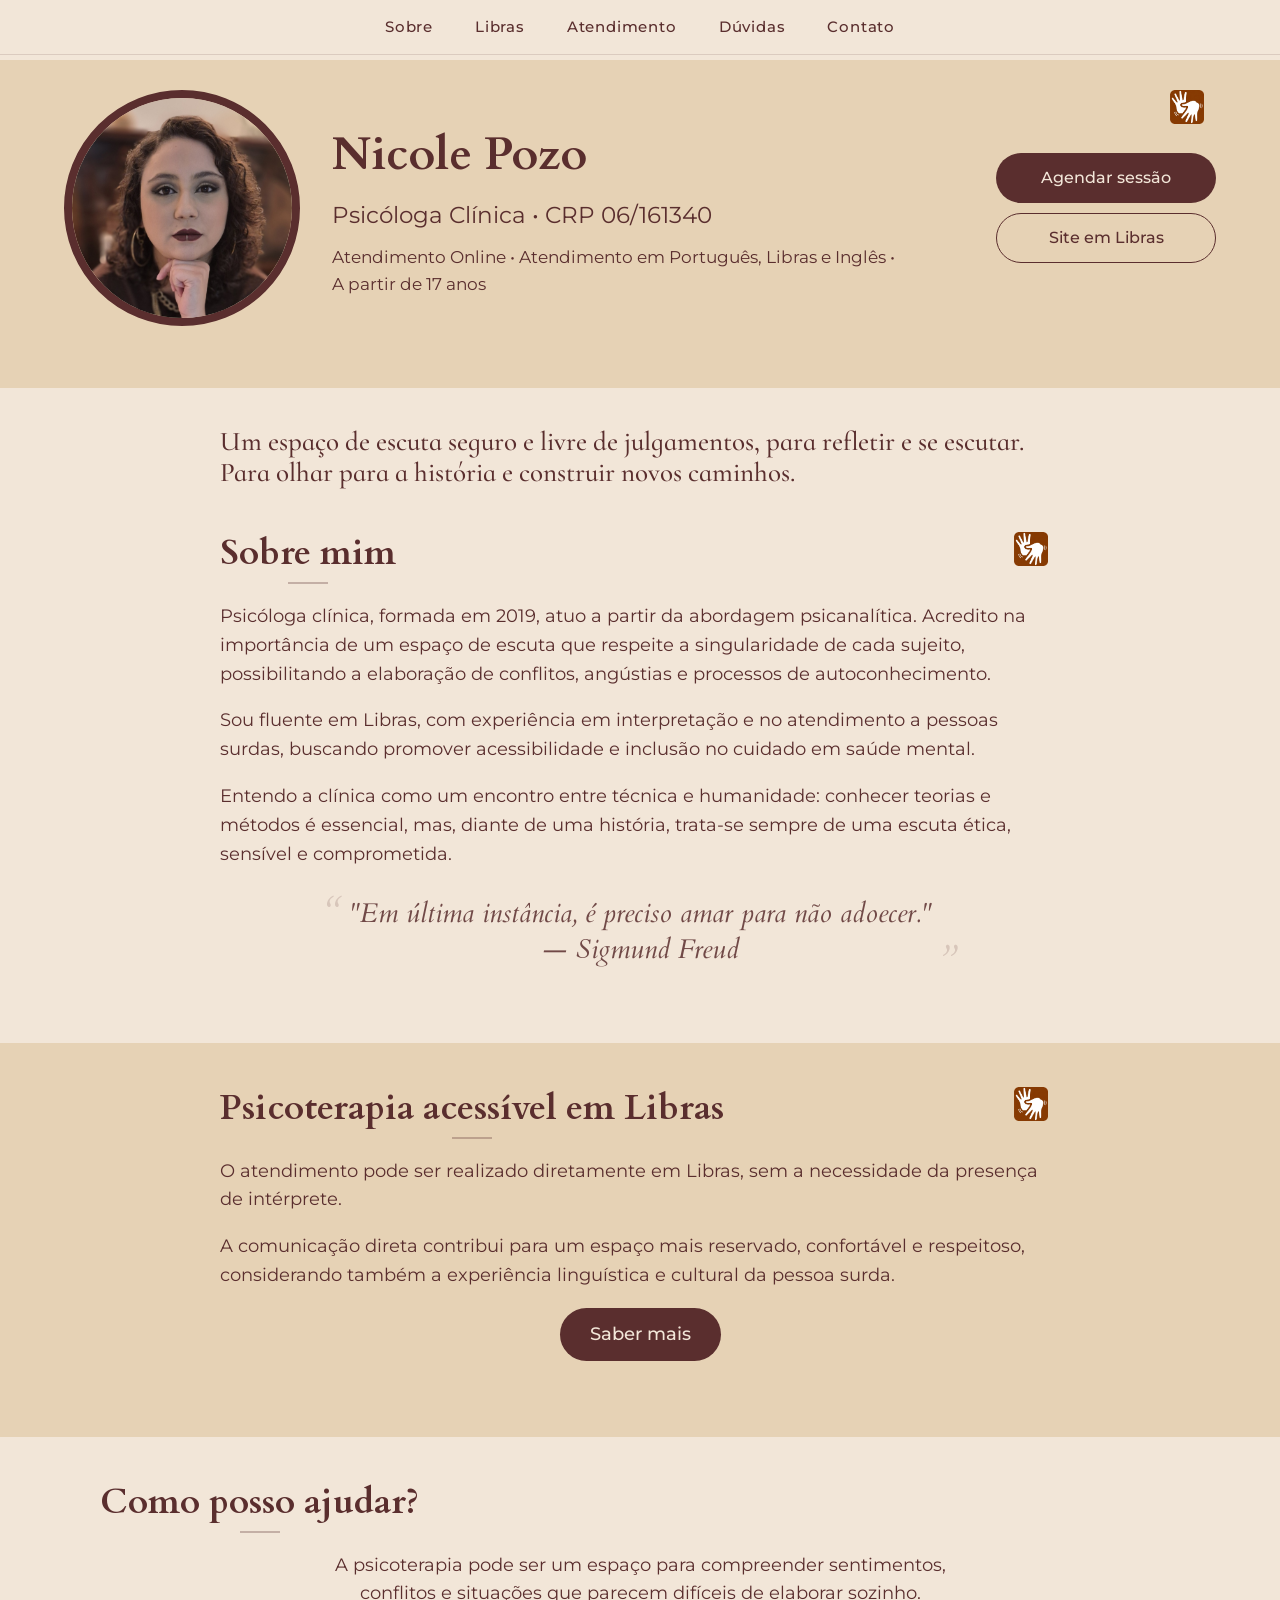
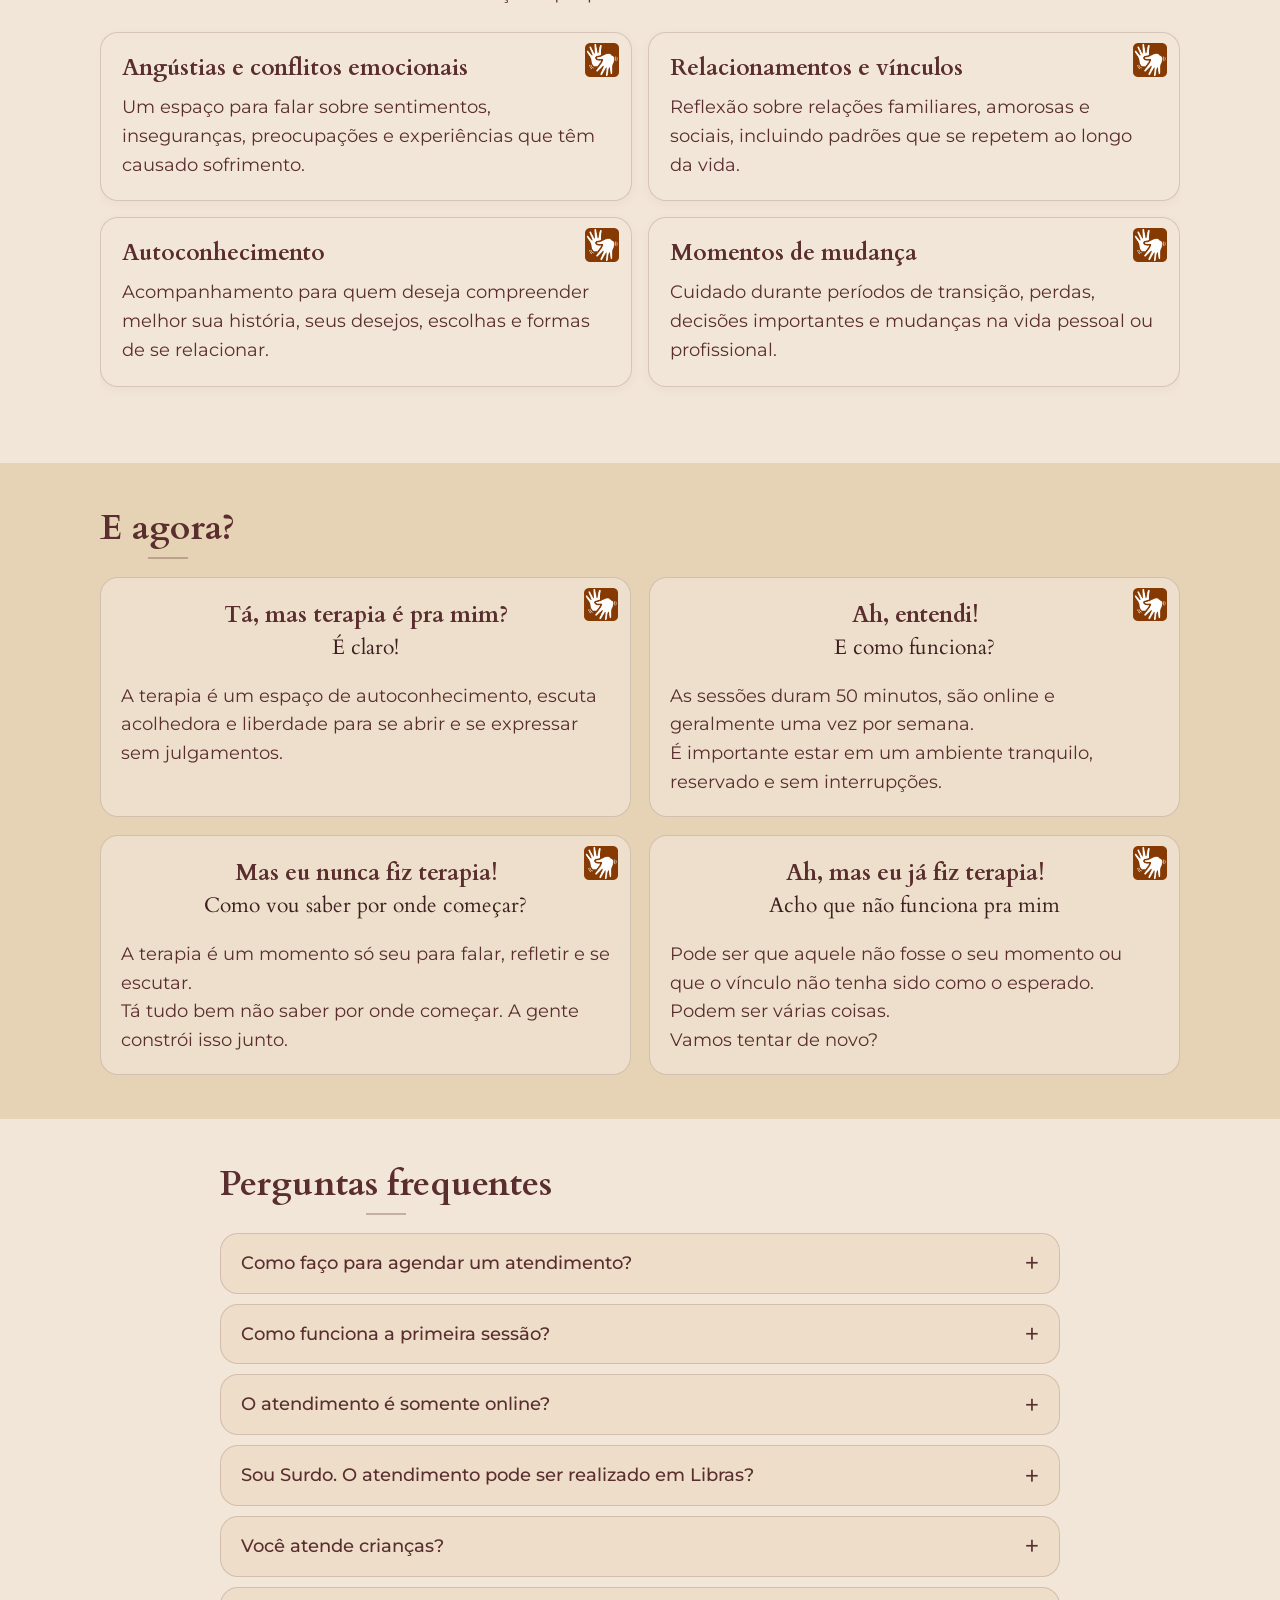
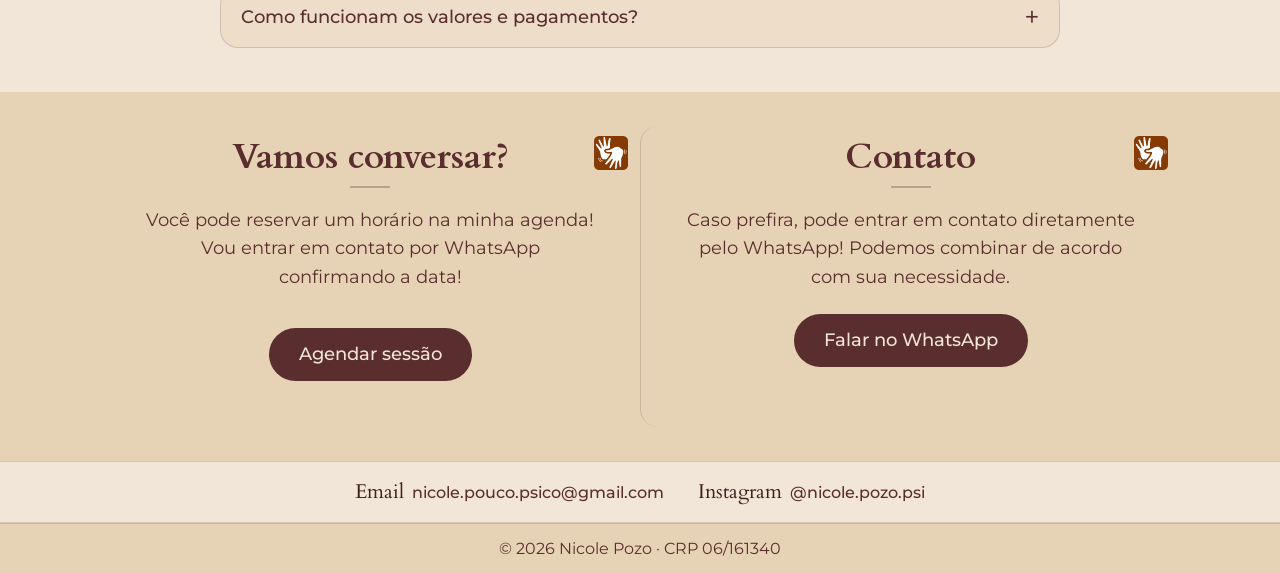
==== commit 053d27e3: "Update index.html" ====
--- a/index.html
+++ b/index.html
@@ -71,7 +71,7 @@
 </p>
 <p class="infos">
 <span>Atendimento Online</span>
-<span>Fluente e sinalizante em Libras</span>
+<span>Atendimento em Português, Libras e Inglês</span>
 <span>A partir de 17 anos</span>
 </p>
 </div>
--- a/style.css
+++ b/style.css
@@ -492,6 +492,16 @@
 .faq details p {
   margin: 0;
   padding: 0 20px 16px;
+}
+
+/* Ícone da Libras antes do sinal de abrir/fechar da FAQ */
+
+body.modo-libras .faq .indicador-libras {
+  top: 8px;
+  right: 46px;
+  bottom: auto;
+  pointer-events: auto;
+  cursor: pointer;
 }
 
 /* =================================
@@ -1510,6 +1520,12 @@
     padding: 0 17px 15px;
     font-size: 14px;
   }
+
+  .body.modo-libras .faq .indicador-libras {
+  top: 8px;
+  right: 46px;
+  bottom: auto;
+}
 
   .encerramento-container {
     grid-template-columns: 1fr;
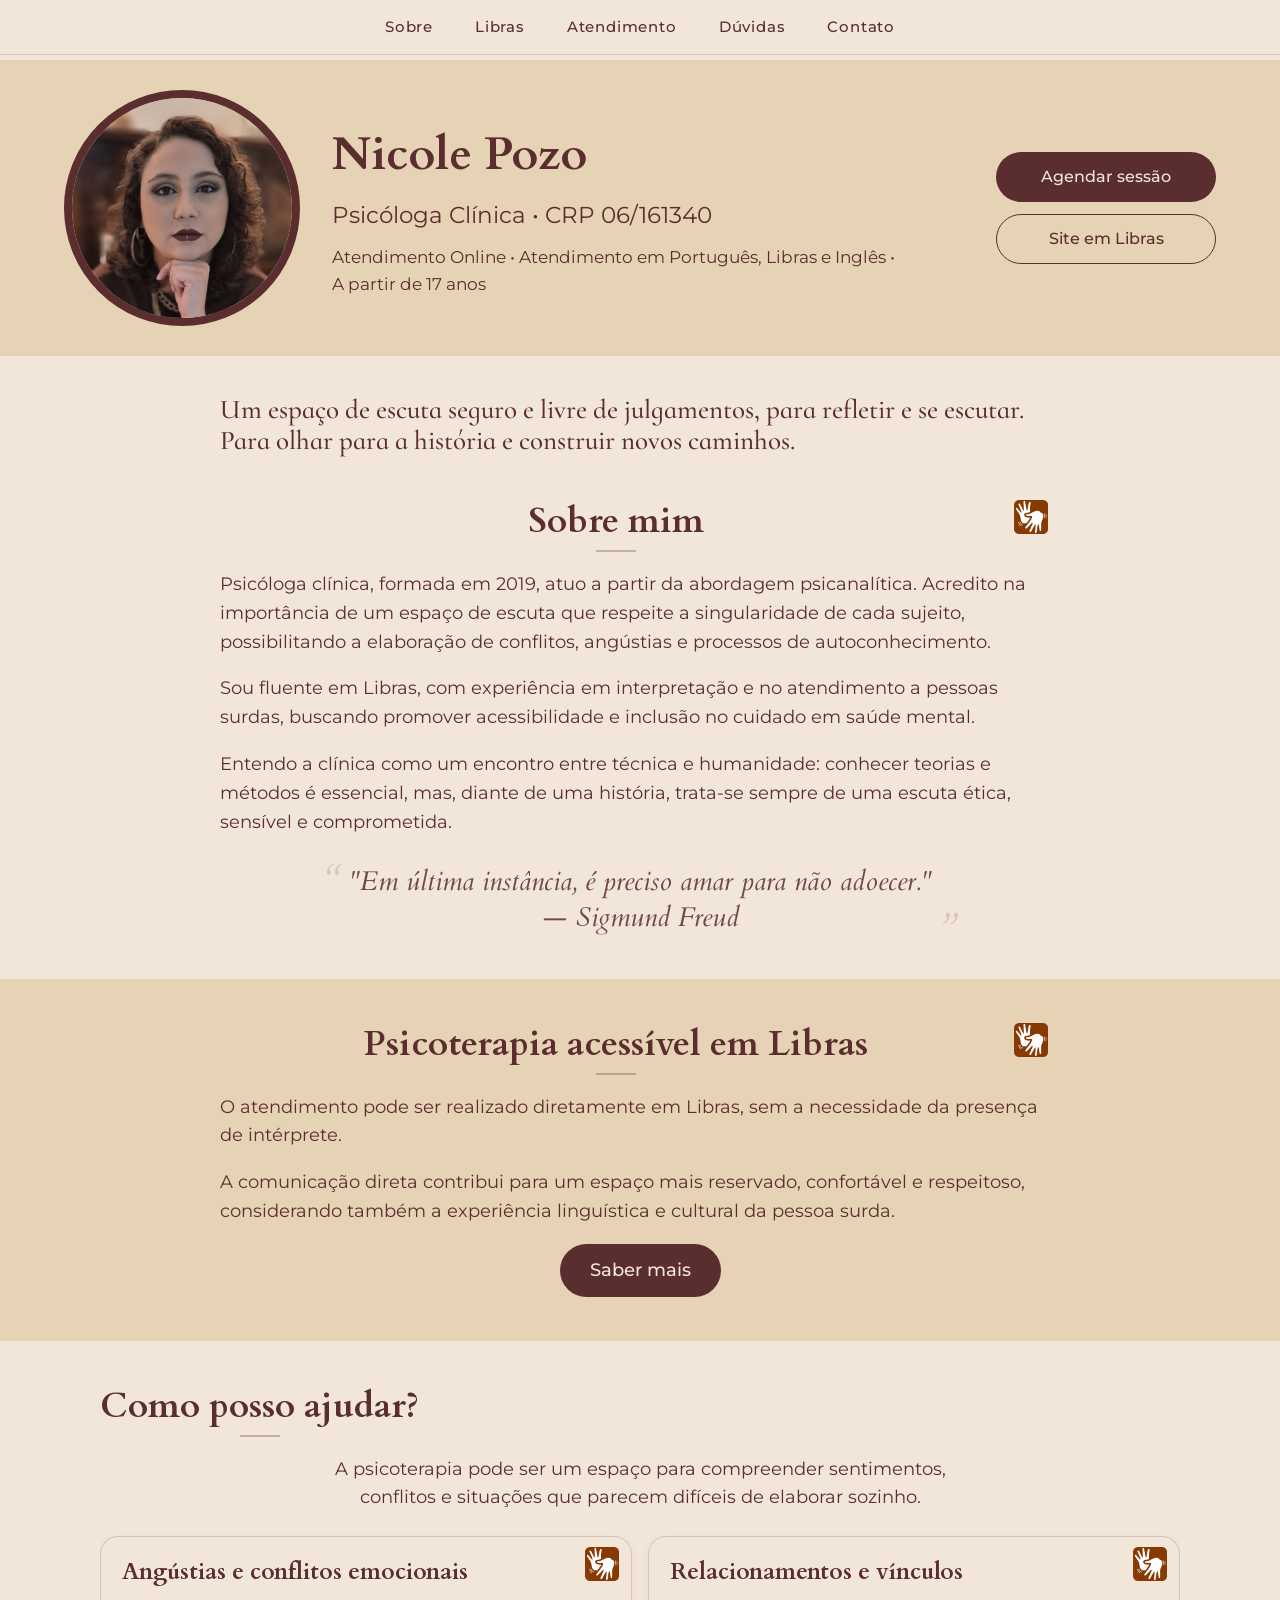
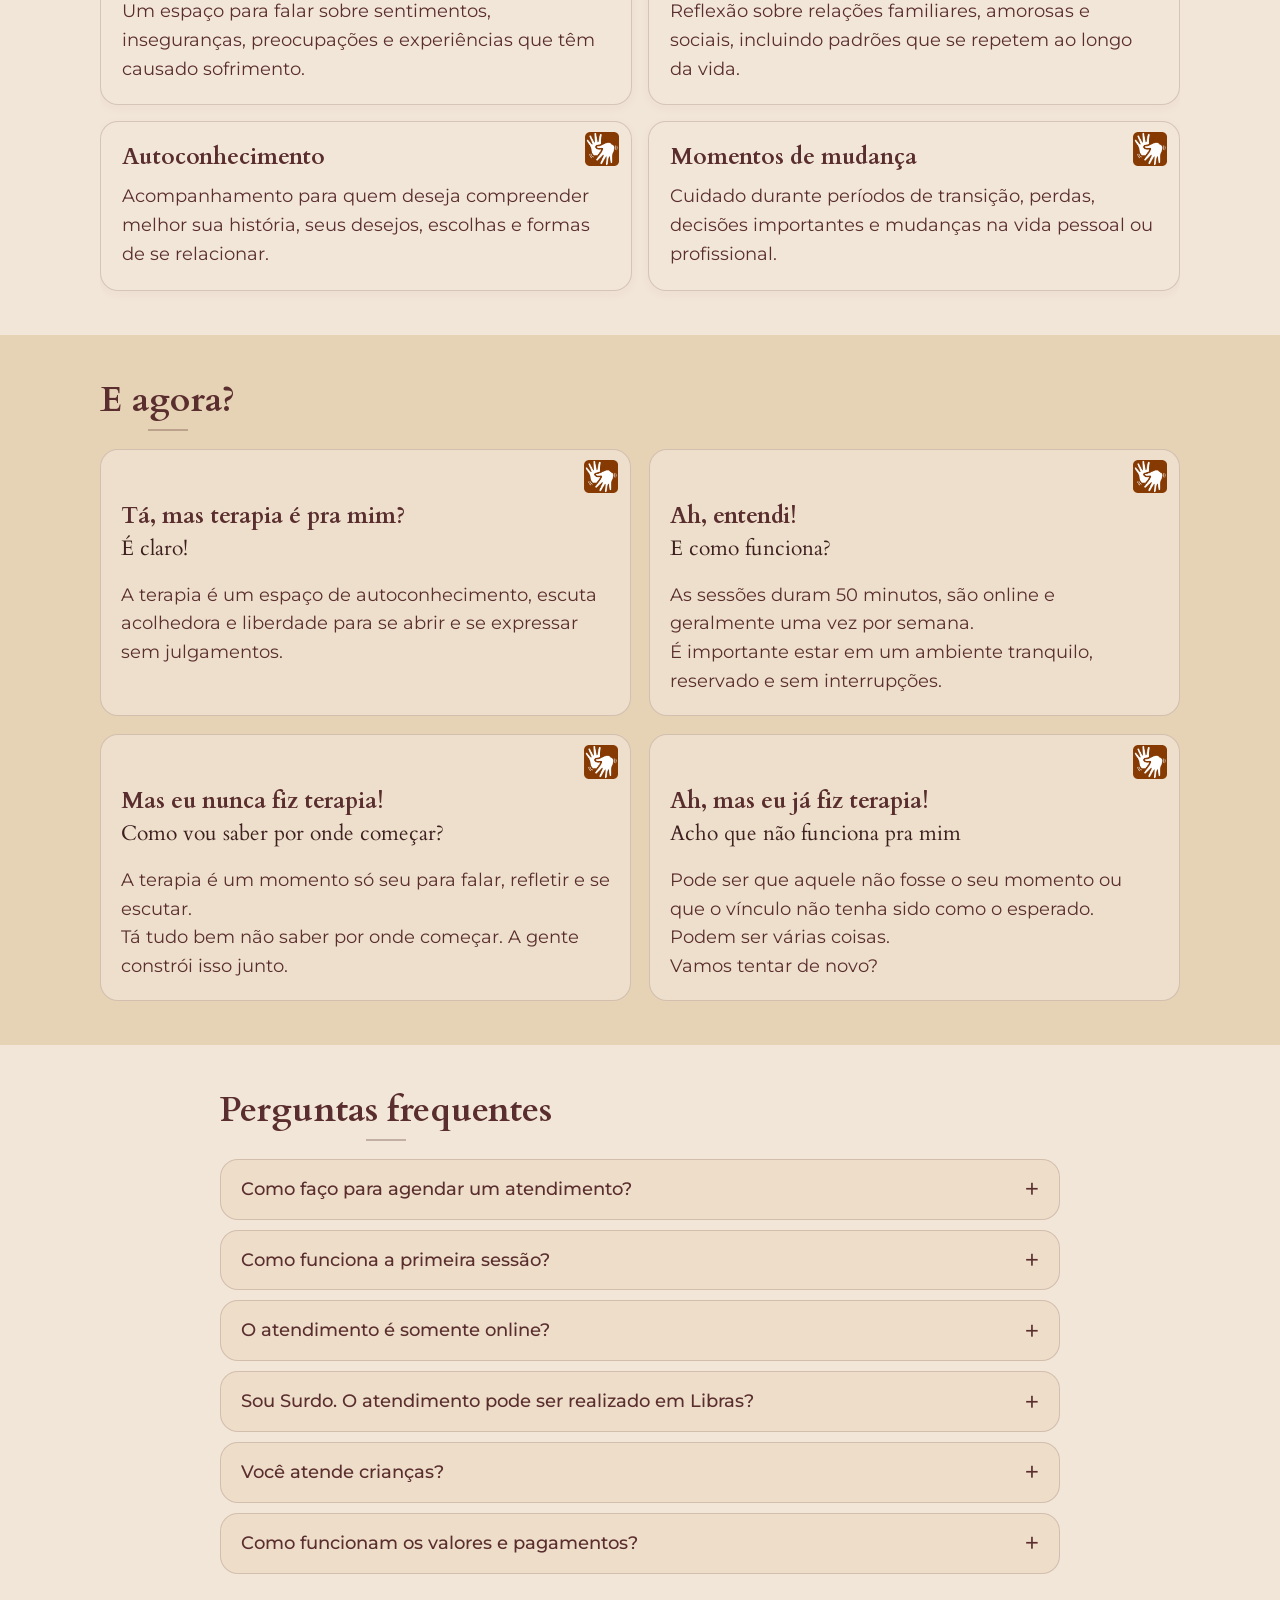
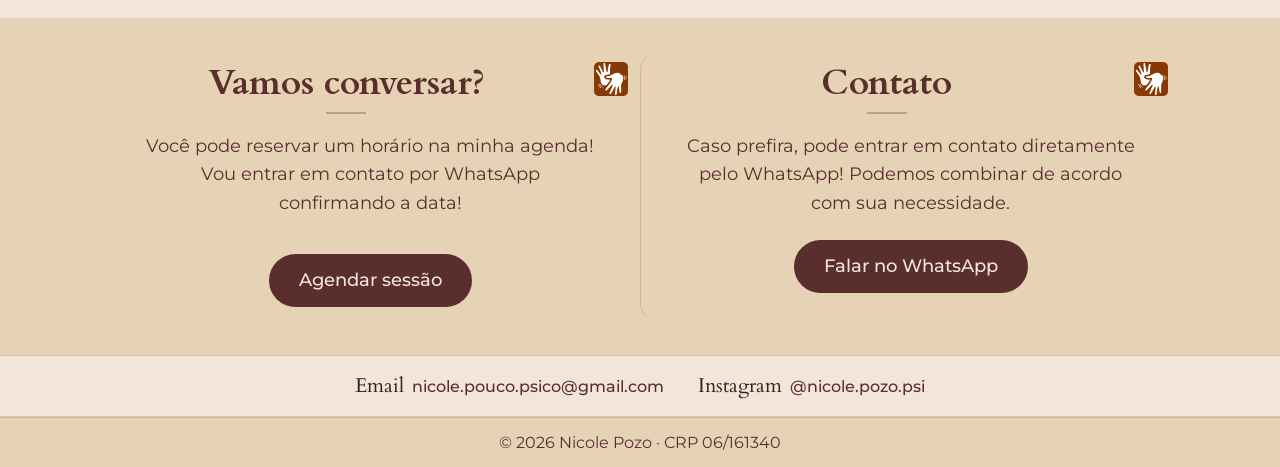
==== commit 8cdea156: "Update index.html" ====
--- a/index.html
+++ b/index.html
@@ -81,9 +81,6 @@
 </a>
 <a class="botao botao-secundario" href="libras.html">Site em Libras</a>
 </div>
-<span aria-hidden="true" class="indicador-libras">
-<img alt="" src="libras.png"/>
-</span>
 </div>
 </section>
 
--- a/style.css
+++ b/style.css
@@ -29,6 +29,10 @@
   line-height: 1.6;
 }
 
+/* =================================
+LAYOUT
+================================= */
+
 main {
   margin-top: 0;
 }
@@ -48,7 +52,9 @@
 TIPOGRAFIA
 ================================= */
 
-h1, h2, h3 {
+h1,
+h2,
+h3 {
   color: var(--texto);
 }
 
@@ -112,7 +118,9 @@
   padding: 15px 0;
   background-color: var(--fundo-principal);
   border-bottom: 1px solid rgba(90, 46, 46, 0.15);
-  transition: padding 0.3s ease, box-shadow 0.3s ease;
+  transition:
+    padding 0.3s ease,
+    box-shadow 0.3s ease;
 }
 
 .menu-container {
@@ -129,7 +137,9 @@
   font-size: 13px;
   font-weight: 500;
   letter-spacing: 0.8px;
-  transition: font-size 0.3s ease, opacity 0.3s ease;
+  transition:
+    font-size 0.3s ease,
+    opacity 0.3s ease;
 }
 
 .menu a:hover,
@@ -193,6 +203,10 @@
   z-index: 1;
 }
 
+/* =================================
+INFOS DA HERO
+================================= */
+
 .infos span {
   white-space: nowrap;
 }
@@ -214,7 +228,9 @@
   text-decoration: none;
   border-radius: 30px;
   font-weight: 500;
-  transition: background-color 0.3s ease, transform 0.2s ease;
+  transition:
+    background-color 0.3s ease,
+    transform 0.2s ease;
 }
 
 .botao:hover,
@@ -240,7 +256,12 @@
 ÂNCORAS E ALINHAMENTO DAS SEÇÕES
 ================================= */
 
-.sobre, .atendimento, .libras, .como-funciona, .faq, .contato {
+.sobre,
+.atendimento,
+.libras,
+.como-funciona,
+.faq,
+.contato {
   scroll-margin-top: 145px;
   text-align: center;
 }
@@ -253,8 +274,13 @@
   text-align: left;
 }
 
-.sobre h2, .atendimento h2, .libras h2,
-.como-funciona h2, .faq h2, .contato h2, .chamada-final h2 {
+.sobre h2,
+.atendimento h2,
+.libras h2,
+.como-funciona h2,
+.faq h2,
+.contato h2,
+.chamada-final h2 {
   text-align: center;
 }
 
@@ -417,28 +443,41 @@
 }
 
 .passo {
+  position: relative;
+  display: flex;
+  flex-direction: column;
+  align-items: stretch;
   height: 100%;
   box-sizing: border-box;
-  padding: 23px 20px 19px;
+  padding: 52px 20px 19px;
   background-color: rgba(242, 230, 216, 0.65);
   border: 1px solid var(--borda);
   border-radius: 16px;
-  text-align: center;
+  text-align: left;
+}
+
+.passo h3 {
+  width: 100%;
+  box-sizing: border-box;
+  margin: 0 0 6px;
+  padding: 0;
+  text-align: left;
 }
 
 .passo p {
-  margin-bottom: 0;
+  margin: 0;
   text-align: left;
 }
 
 .passo .passo-subtitulo {
-  margin: -4px 0 20px;
+  margin: 0 0 18px;
+  padding: 0;
+  color: var(--texto-escuro);
   font-family: 'Cardo', serif;
   font-size: 19px;
   font-weight: 400;
   line-height: 1.25;
-  text-align: center;
-  color: var(--texto-escuro);
+  text-align: left;
 }
 
 /* =================================
@@ -464,7 +503,7 @@
 
 .faq summary {
   position: relative;
-  padding: 15px 48px 15px 20px;
+  padding: 15px 95px 15px 20px;
   cursor: pointer;
   font-weight: 500;
   list-style: none;
@@ -494,16 +533,6 @@
   padding: 0 20px 16px;
 }
 
-/* Ícone da Libras antes do sinal de abrir/fechar da FAQ */
-
-body.modo-libras .faq .indicador-libras {
-  top: 8px;
-  right: 46px;
-  bottom: auto;
-  pointer-events: auto;
-  cursor: pointer;
-}
-
 /* =================================
 ENCERRAMENTO
 ================================= */
@@ -607,7 +636,6 @@
 
 /* =================================
 ACESSO À VERSÃO EM LIBRAS
-(botão "Site em Libras" / seletor de idioma)
 ================================= */
 
 button {
@@ -621,11 +649,6 @@
   align-items: center;
   justify-content: center;
   gap: 12px;
-}
-
-.hero-acoes {
-  flex-direction: column;
-  gap: 10px;
 }
 
 .hero-acoes .botao {
@@ -669,10 +692,6 @@
   transform: translateY(-1px);
 }
 
-.desktop-compact-acoes {
-  gap: 10px;
-}
-
 .desktop-compact-libras {
   padding: 8px 17px;
   border-radius: 24px;
@@ -686,7 +705,6 @@
 }
 
 .mobile-compact-libras {
-  width: 58px;
   padding: 7px 9px;
   border-radius: 22px;
   font-size: 11px;
@@ -694,7 +712,7 @@
 }
 
 /* =================================
-PÁGINA EM LIBRAS (libras.html)
+PÁGINA EM LIBRAS
 ================================= */
 
 .pagina-libras {
@@ -904,6 +922,11 @@
 
 .conteudo-libras {
   position: relative;
+  --distancia-icone-direita: 12px;
+}
+
+.faq details.conteudo-libras {
+  --distancia-icone-direita: 54px;
 }
 
 body.modo-libras .conteudo-libras {
@@ -932,8 +955,6 @@
     0 0 0 6px rgba(90, 46, 46, 0.42);
 }
 
-/* Ícone "Em Libras" no lugar do texto */
-
 .indicador-libras {
   display: none;
 }
@@ -941,8 +962,8 @@
 body.modo-libras .indicador-libras {
   display: inline-flex;
   position: absolute;
-  right: 12px;
-  Top: 10px;
+  top: 10px;
+  right: var(--distancia-icone-direita);
   z-index: 3;
   align-items: center;
   justify-content: center;
@@ -951,7 +972,8 @@
   padding: 0;
   background-color: transparent;
   border-radius: 8px;
-  pointer-events: none;
+  cursor: pointer;
+  pointer-events: auto;
 }
 
 body.modo-libras .indicador-libras img {
@@ -961,13 +983,26 @@
   object-fit: contain;
 }
 
-body.modo-libras .hero-content,
-body.modo-libras .sobre .container,
-body.modo-libras .libras .container,
-body.modo-libras .atendimento .container,
-body.modo-libras .chamada-final,
-body.modo-libras .contato {
-  padding-bottom: 42px;
+/* Espaço reservado nos títulos para o ícone não cobrir palavras (desktop/tablet) */
+
+body.modo-libras .card-atendimento h3 {
+  box-sizing: border-box;
+  padding-right: 48px;
+}
+
+body.modo-libras .sobre .container > h2,
+body.modo-libras .libras-texto > h2,
+body.modo-libras .chamada-final > h2,
+body.modo-libras .contato > h2 {
+  display: block;
+  box-sizing: border-box;
+  width: 100%;
+  padding-right: 48px;
+}
+
+body.modo-libras .hero-texto h1 {
+  box-sizing: border-box;
+  padding-right: 48px;
 }
 
 /* Pop-up de vídeo */
@@ -1235,7 +1270,9 @@
     opacity: 0;
     transform: translateY(-8px);
     pointer-events: none;
-    transition: opacity 0.25s ease, transform 0.25s ease;
+    transition:
+      opacity 0.25s ease,
+      transform 0.25s ease;
   }
 
   .desktop-compact-hero::after {
@@ -1434,7 +1471,12 @@
     font-size: 20px;
   }
 
-  .sobre, .atendimento, .libras, .como-funciona, .faq, .contato {
+  .sobre,
+  .atendimento,
+  .libras,
+  .como-funciona,
+  .faq,
+  .contato {
     scroll-margin-top: 125px;
   }
 
@@ -1502,13 +1544,13 @@
   .passo {
     flex: 0 0 82%;
     height: auto;
-    padding: 20px 18px 18px;
+    padding: 44px 18px 18px;
     scroll-snap-align: start;
     scroll-snap-stop: always;
   }
 
   .faq summary {
-    padding: 14px 44px 14px 17px;
+    padding: 14px 78px 14px 17px;
     font-size: 14px;
   }
 
@@ -1520,12 +1562,6 @@
     padding: 0 17px 15px;
     font-size: 14px;
   }
-
-  .body.modo-libras .faq .indicador-libras {
-  top: 8px;
-  right: 46px;
-  bottom: auto;
-}
 
   .encerramento-container {
     grid-template-columns: 1fr;
@@ -1578,7 +1614,9 @@
     opacity: 0;
     transform: translateY(-8px);
     pointer-events: none;
-    transition: opacity 0.25s ease, transform 0.25s ease;
+    transition:
+      opacity 0.25s ease,
+      transform 0.25s ease;
   }
 
   body.scrolled .mobile-compact-hero {
@@ -1620,12 +1658,6 @@
     text-align: center;
   }
 
-  .mobile-compact-libras {
-    width: 50px;
-    padding: 7px 5px;
-    font-size: 11px;
-  }
-
   .hero-acoes {
     flex-direction: column;
     width: 100%;
@@ -1638,31 +1670,6 @@
     text-align: center;
   }
 
-  body.modo-libras .indicador-libras {
-    right: 8px;
-    top: 8px;
-    width: 28px;
-    height: 28px;
-  }
-
-  .libras-popup-caixa {
-    width: calc(100vw - 20px);
-    max-height: calc(100vh - 24px);
-    padding: 18px 14px 14px;
-    overflow-y: auto;
-  }
-
-  .libras-popup-caixa h2 {
-    margin-right: 38px;
-    margin-left: 38px;
-    font-size: 22px;
-  }
-
-  .libras-popup-video {
-    aspect-ratio: 9 / 16;
-    max-height: 72vh;
-  }
-
   .pagina-libras {
     padding-top: 0;
   }
@@ -1707,16 +1714,50 @@
     align-items: center;
   }
 
+  /* Ícone da Libras em telas pequenas */
+
+  .conteudo-libras {
+    --distancia-icone-direita: 8px;
+  }
+
+  .faq details.conteudo-libras {
+    --distancia-icone-direita: 42px;
+  }
+
+  body.modo-libras .indicador-libras {
+    top: 8px;
+    width: 28px;
+    height: 28px;
+  }
+
+  /* Espaço para o ícone nos títulos, evitando sobreposição */
+
+  body.modo-libras .card-atendimento h3 {
+    box-sizing: border-box;
+    padding-right: 40px;
+  }
+
+  body.modo-libras .sobre .container > h2,
+  body.modo-libras .libras-texto > h2,
+  body.modo-libras .chamada-final > h2,
+  body.modo-libras .contato > h2 {
+    display: block;
+    box-sizing: border-box;
+    width: 100%;
+    padding-right: 40px;
+  }
+
+  body.modo-libras .hero-texto h1 {
+    box-sizing: border-box;
+    padding-right: 40px;
+  }
+
 }
 
 @media (prefers-reduced-motion: reduce) {
-  body.modo-libras .conteudo-libras,
   .libras-popup-caixa {
     transition: none;
     animation: none;
-  }
-
-  .libras-popup-caixa {
     opacity: 1;
     transform: translate(-50%, -50%);
   }
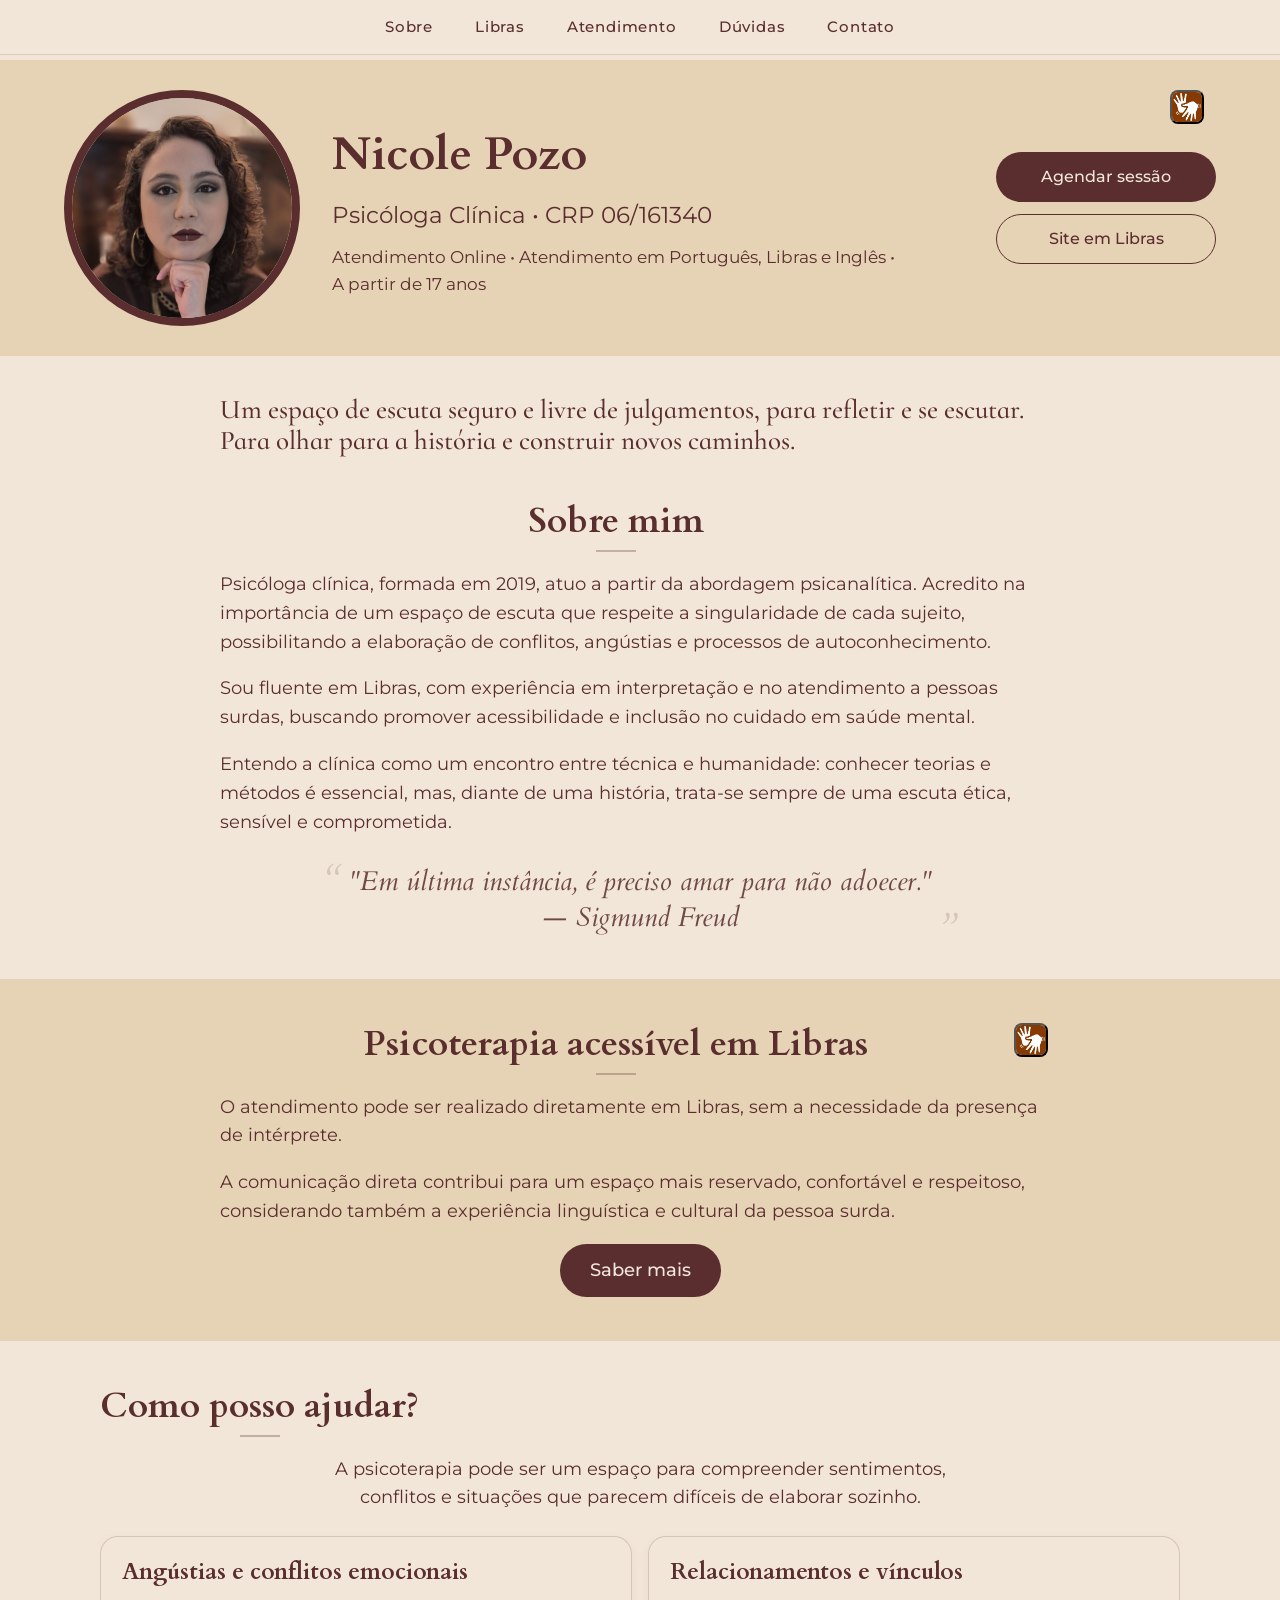
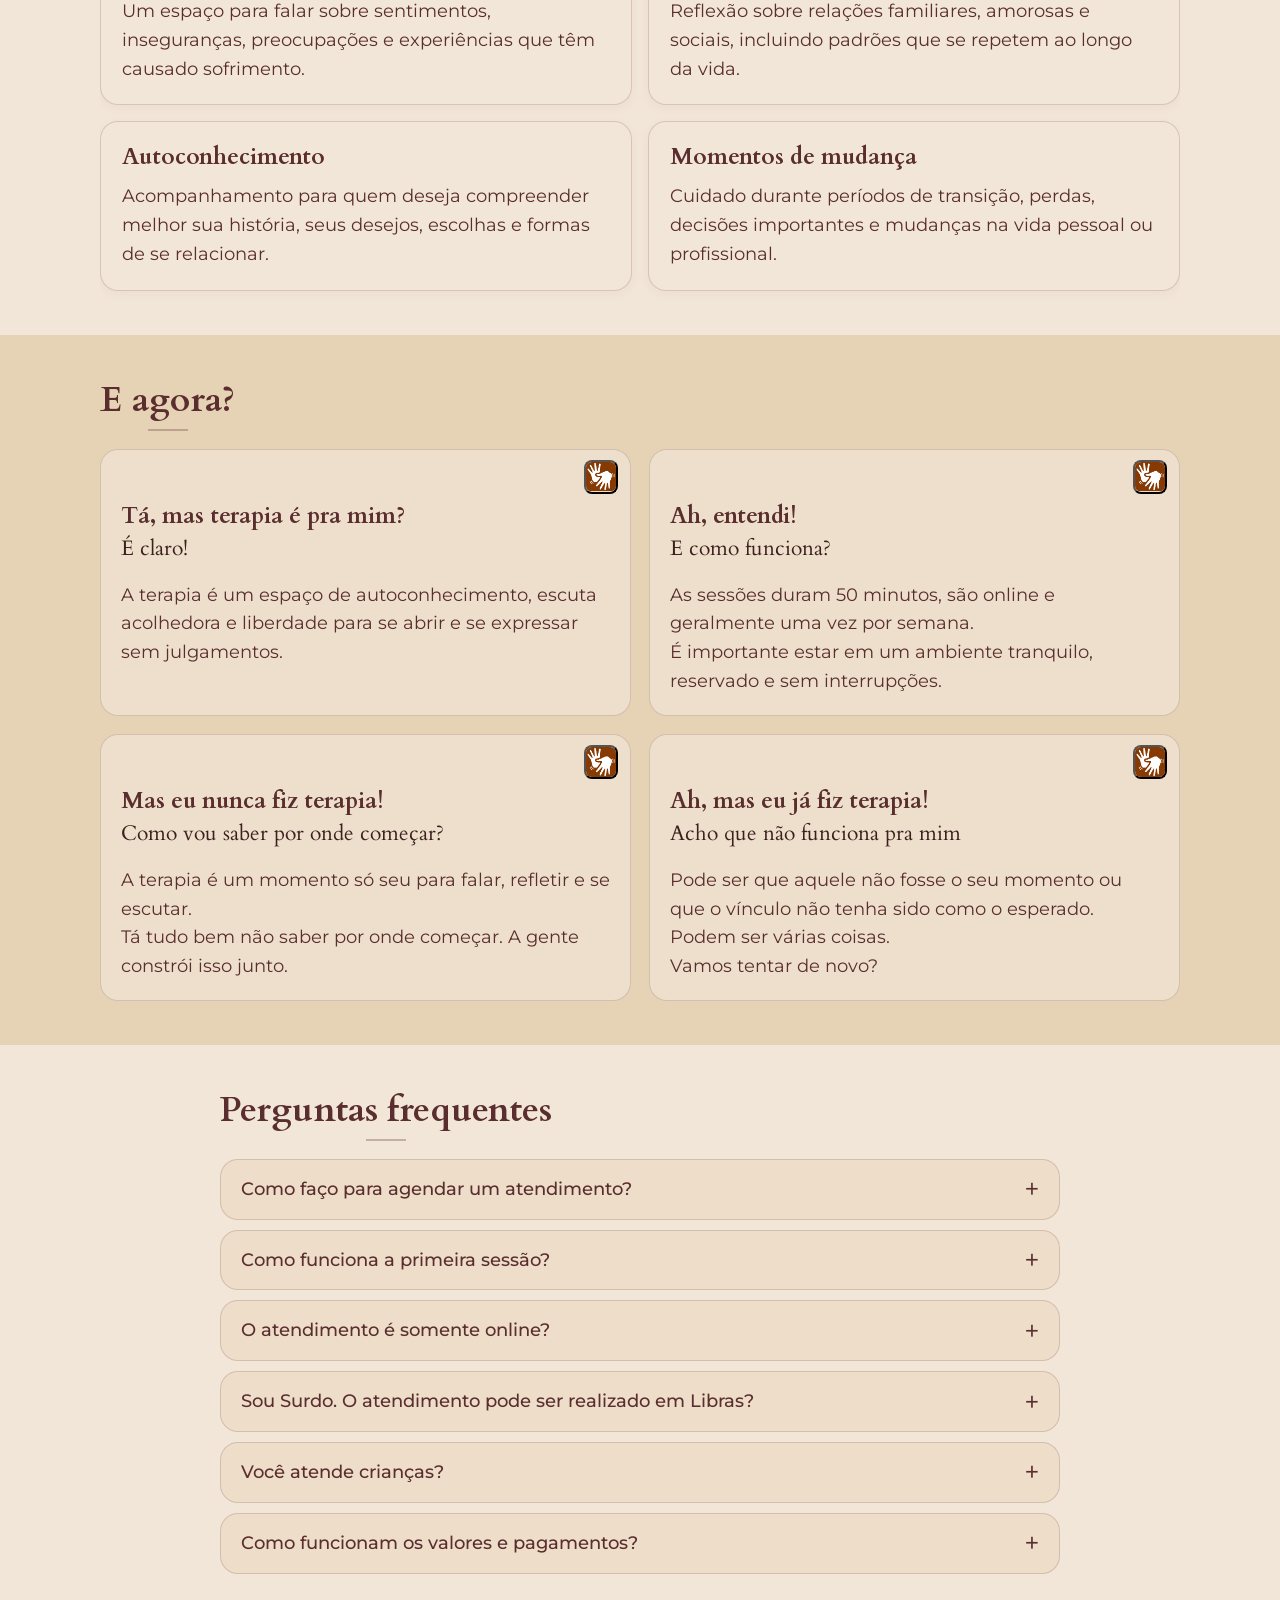
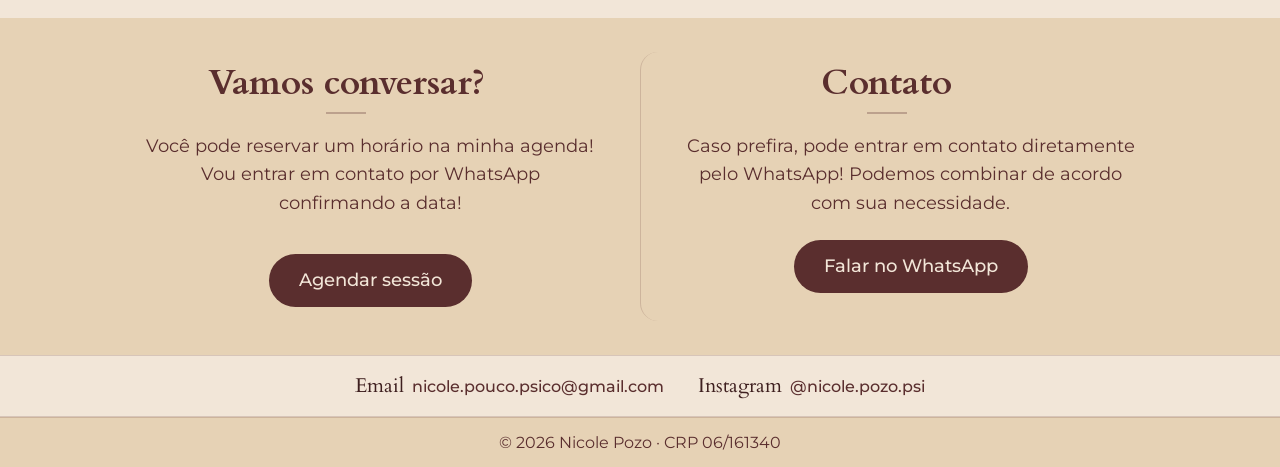
==== commit 5c6b695a: "Update index.html" ====
--- a/index.html
+++ b/index.html
@@ -5,7 +5,7 @@
 <meta content="q6ohZ3SrdLUBwS5PzrIqEwe8ZIBB_iscXA4Luo5MYJY" name="google-site-verification"/>
 <meta content="width=device-width, initial-scale=1.0" name="viewport"/>
 <meta name="referrer" content="strict-origin-when-cross-origin"/>
-<meta content="Psicóloga clínica com abordagem psicanalítica. Atendimento em Português, Libras e Inglês, a partir de 17 anos." name="description"/>
+<meta content="Psicóloga clínica com abordagem psicanalítica. Atendimento em Libras, Português e Inglês, a partir de 17 anos." name="description"/>
 <title>Nicole Pozo | Psicóloga</title>
 <link href="favicon.png" rel="icon" type="image/png"/>
 <link href="style.css" rel="stylesheet"/>
@@ -55,14 +55,7 @@
 <main>
 
 <section class="hero" id="hero">
-<div
-  class="container hero-content conteudo-libras"
-  role="button"
-  tabindex="0"
-  aria-label="Assistir este conteúdo em Libras: Apresentação"
-  data-libras-titulo="Apresentação"
-  data-libras-video=""
->
+<div class="container hero-content">
 <img alt="Nicole Pozo, psicóloga clínica" class="foto" src="nicole.png"/>
 <div class="hero-texto">
 <h1>Nicole Pozo</h1>
@@ -81,6 +74,15 @@
 </a>
 <a class="botao botao-secundario" href="libras.html">Site em Libras</a>
 </div>
+<button
+  type="button"
+  class="indicador-libras conteudo-libras"
+  aria-label="Assistir este conteúdo em Libras: Apresentação"
+  data-libras-titulo="Apresentação"
+  data-libras-video=""
+>
+<img alt="" src="libras.png"/>
+</button>
 </div>
 </section>
 
@@ -94,14 +96,7 @@
 </section>
 
 <section class="sobre" id="sobre">
-<div
-  class="container conteudo-libras"
-  role="button"
-  tabindex="0"
-  aria-label="Assistir este conteúdo em Libras: Sobre mim"
-  data-libras-titulo="Sobre mim"
-  data-libras-video="https://youtu.be/VMBTEA1utRA"
->
+<div class="container">
 <h2>Sobre mim</h2>
 <p>
 Psicóloga clínica, formada em 2019, atuo a partir da abordagem
@@ -124,39 +119,44 @@
 <br/>
 — Sigmund Freud
 </p>
-<span aria-hidden="true" class="indicador-libras">
-<img alt="" src="libras.png"/>
-</span>
+<button
+  type="button"
+  class="indicador-libras conteudo-libras"
+  aria-label="Assistir este conteúdo em Libras: Sobre mim"
+  data-libras-titulo="Sobre mim"
+  data-libras-video="https://youtu.be/VMBTEA1utRA"
+>
+<img alt="" src="libras.png"/>
+</button>
 </div>
 </section>
 
 <section class="libras" id="libras">
-<div
-  class="container libras-container conteudo-libras"
-  role="button"
-  tabindex="0"
+<div class="container libras-container">
+<div class="libras-texto">
+<h2>Psicoterapia acessível em Libras</h2>
+<p>
+O atendimento pode ser realizado diretamente em Libras,
+sem a necessidade da presença de intérprete.
+</p>
+<p>
+A comunicação direta contribui para um espaço mais reservado,
+confortável e respeitoso, considerando também a experiência
+linguística e cultural da pessoa surda.
+</p>
+</div>
+<a class="botao" href="https://wa.me/5511914683737?text=Olá,%20gostaria%20de%20saber%20mais%20sobre%20o%20atendimento%20em%20Libras." rel="noopener noreferrer" target="_blank">
+Saber mais
+</a>
+<button
+  type="button"
+  class="indicador-libras conteudo-libras"
   aria-label="Assistir este conteúdo em Libras: Psicoterapia acessível em Libras"
   data-libras-titulo="Psicoterapia acessível em Libras"
   data-libras-video="https://youtu.be/hHA4PMm1_d4"
 >
-<div class="libras-texto">
-<h2>Psicoterapia acessível em Libras</h2>
-<p>
-O atendimento pode ser realizado diretamente em Libras,
-sem a necessidade da presença de intérprete.
-</p>
-<p>
-A comunicação direta contribui para um espaço mais reservado,
-confortável e respeitoso, considerando também a experiência
-linguística e cultural da pessoa surda.
-</p>
-</div>
-<a class="botao" href="https://wa.me/5511914683737?text=Olá,%20gostaria%20de%20saber%20mais%20sobre%20o%20atendimento%20em%20Libras." rel="noopener noreferrer" target="_blank">
-Saber mais
-</a>
-<span aria-hidden="true" class="indicador-libras">
-<img alt="" src="libras.png"/>
-</span>
+<img alt="" src="libras.png"/>
+</button>
 </div>
 </section>
 
@@ -170,76 +170,72 @@
 
 <div class="cards-atendimento">
 
-<article
-  class="card-atendimento conteudo-libras"
-  role="button"
-  tabindex="0"
+<article class="card-atendimento">
+<h3>Angústias e conflitos emocionais</h3>
+<p>
+Um espaço para falar sobre sentimentos, inseguranças,
+preocupações e experiências que têm causado sofrimento.
+</p>
+<button
+  type="button"
+  class="indicador-libras conteudo-libras"
   aria-label="Assistir este conteúdo em Libras: Angústias e conflitos emocionais"
   data-libras-titulo="Angústias e conflitos emocionais"
   data-libras-video="https://youtu.be/n2Q9T0AS820"
 >
-<h3>Angústias e conflitos emocionais</h3>
-<p>
-Um espaço para falar sobre sentimentos, inseguranças,
-preocupações e experiências que têm causado sofrimento.
-</p>
-<span aria-hidden="true" class="indicador-libras">
-<img alt="" src="libras.png"/>
-</span>
-</article>
-
-<article
-  class="card-atendimento conteudo-libras"
-  role="button"
-  tabindex="0"
+<img alt="" src="libras.png"/>
+</button>
+</article>
+
+<article class="card-atendimento">
+<h3>Relacionamentos e vínculos</h3>
+<p>
+Reflexão sobre relações familiares, amorosas e sociais,
+incluindo padrões que se repetem ao longo da vida.
+</p>
+<button
+  type="button"
+  class="indicador-libras conteudo-libras"
   aria-label="Assistir este conteúdo em Libras: Relacionamentos e vínculos"
   data-libras-titulo="Relacionamentos e vínculos"
   data-libras-video="https://youtu.be/HKTPn8kJX48"
 >
-<h3>Relacionamentos e vínculos</h3>
-<p>
-Reflexão sobre relações familiares, amorosas e sociais,
-incluindo padrões que se repetem ao longo da vida.
-</p>
-<span aria-hidden="true" class="indicador-libras">
-<img alt="" src="libras.png"/>
-</span>
-</article>
-
-<article
-  class="card-atendimento conteudo-libras"
-  role="button"
-  tabindex="0"
+<img alt="" src="libras.png"/>
+</button>
+</article>
+
+<article class="card-atendimento">
+<h3>Autoconhecimento</h3>
+<p>
+Acompanhamento para quem deseja compreender melhor sua história,
+seus desejos, escolhas e formas de se relacionar.
+</p>
+<button
+  type="button"
+  class="indicador-libras conteudo-libras"
   aria-label="Assistir este conteúdo em Libras: Autoconhecimento"
   data-libras-titulo="Autoconhecimento"
   data-libras-video="https://youtu.be/ZKYbqGalqYY"
 >
-<h3>Autoconhecimento</h3>
-<p>
-Acompanhamento para quem deseja compreender melhor sua história,
-seus desejos, escolhas e formas de se relacionar.
-</p>
-<span aria-hidden="true" class="indicador-libras">
-<img alt="" src="libras.png"/>
-</span>
-</article>
-
-<article
-  class="card-atendimento conteudo-libras"
-  role="button"
-  tabindex="0"
+<img alt="" src="libras.png"/>
+</button>
+</article>
+
+<article class="card-atendimento">
+<h3>Momentos de mudança</h3>
+<p>
+Cuidado durante períodos de transição, perdas, decisões
+importantes e mudanças na vida pessoal ou profissional.
+</p>
+<button
+  type="button"
+  class="indicador-libras conteudo-libras"
   aria-label="Assistir este conteúdo em Libras: Momentos de mudança"
   data-libras-titulo="Momentos de mudança"
   data-libras-video="https://youtu.be/1eM_VYal2Rc"
 >
-<h3>Momentos de mudança</h3>
-<p>
-Cuidado durante períodos de transição, perdas, decisões
-importantes e mudanças na vida pessoal ou profissional.
-</p>
-<span aria-hidden="true" class="indicador-libras">
-<img alt="" src="libras.png"/>
-</span>
+<img alt="" src="libras.png"/>
+</button>
 </article>
 
 </div>
@@ -251,34 +247,26 @@
 <h2>E agora?</h2>
 <div class="passos">
 
-<article
-  class="passo conteudo-libras"
-  role="button"
-  tabindex="0"
+<article class="passo">
+<h3>Tá, mas terapia é pra mim?</h3>
+<p class="passo-subtitulo">É claro!</p>
+<p>
+A terapia é um espaço de autoconhecimento,
+escuta acolhedora e liberdade para se abrir e se expressar
+sem julgamentos.
+</p>
+<button
+  type="button"
+  class="indicador-libras conteudo-libras"
   aria-label="Assistir este conteúdo em Libras: Tá, mas terapia é pra mim?"
   data-libras-titulo="Tá, mas terapia é pra mim?"
   data-libras-video="https://youtu.be/QlRPPe-Llpw"
 >
-<h3>Tá, mas terapia é pra mim?</h3>
-<p class="passo-subtitulo">É claro!</p>
-<p>
-A terapia é um espaço de autoconhecimento,
-escuta acolhedora e liberdade para se abrir e se expressar
-sem julgamentos.
-</p>
-<span aria-hidden="true" class="indicador-libras">
-<img alt="" src="libras.png"/>
-</span>
-</article>
-
-<article
-  class="passo conteudo-libras"
-  role="button"
-  tabindex="0"
-  aria-label="Assistir este conteúdo em Libras: Ah, entendi!"
-  data-libras-titulo="Ah, entendi!"
-  data-libras-video="https://youtu.be/sZv9fwhpu6U"
->
+<img alt="" src="libras.png"/>
+</button>
+</article>
+
+<article class="passo">
 <h3>Ah, entendi!</h3>
 <p class="passo-subtitulo">E como funciona?</p>
 <p>
@@ -287,38 +275,36 @@
 É importante estar em um ambiente tranquilo, reservado
 e sem interrupções.
 </p>
-<span aria-hidden="true" class="indicador-libras">
-<img alt="" src="libras.png"/>
-</span>
-</article>
-
-<article
-  class="passo conteudo-libras"
-  role="button"
-  tabindex="0"
+<button
+  type="button"
+  class="indicador-libras conteudo-libras"
+  aria-label="Assistir este conteúdo em Libras: Ah, entendi!"
+  data-libras-titulo="Ah, entendi!"
+  data-libras-video="https://youtu.be/sZv9fwhpu6U"
+>
+<img alt="" src="libras.png"/>
+</button>
+</article>
+
+<article class="passo">
+<h3>Mas eu nunca fiz terapia!</h3>
+<p class="passo-subtitulo">Como vou saber por onde começar?</p>
+<p>
+A terapia é um momento só seu para falar, refletir e se escutar. <br/>
+Tá tudo bem não saber por onde começar. A gente constrói isso junto.
+</p>
+<button
+  type="button"
+  class="indicador-libras conteudo-libras"
   aria-label="Assistir este conteúdo em Libras: Mas eu nunca fiz terapia!"
   data-libras-titulo="Mas eu nunca fiz terapia!"
   data-libras-video="https://youtu.be/lRBv8GD4_JE"
 >
-<h3>Mas eu nunca fiz terapia!</h3>
-<p class="passo-subtitulo">Como vou saber por onde começar?</p>
-<p>
-A terapia é um momento só seu para falar, refletir e se escutar. <br/>
-Tá tudo bem não saber por onde começar. A gente constrói isso junto.
-</p>
-<span aria-hidden="true" class="indicador-libras">
-<img alt="" src="libras.png"/>
-</span>
-</article>
-
-<article
-  class="passo conteudo-libras"
-  role="button"
-  tabindex="0"
-  aria-label="Assistir este conteúdo em Libras: Ah, mas eu já fiz terapia!"
-  data-libras-titulo="Ah, mas eu já fiz terapia!"
-  data-libras-video="https://youtu.be/YKdCJLTbxeE"
->
+<img alt="" src="libras.png"/>
+</button>
+</article>
+
+<article class="passo">
 <h3>Ah, mas eu já fiz terapia!</h3>
 <p class="passo-subtitulo">Acho que não funciona pra mim</p>
 <p>
@@ -327,9 +313,15 @@
 Podem ser várias coisas. <br/>
 Vamos tentar de novo?
 </p>
-<span aria-hidden="true" class="indicador-libras">
-<img alt="" src="libras.png"/>
-</span>
+<button
+  type="button"
+  class="indicador-libras conteudo-libras"
+  aria-label="Assistir este conteúdo em Libras: Ah, mas eu já fiz terapia!"
+  data-libras-titulo="Ah, mas eu já fiz terapia!"
+  data-libras-video="https://youtu.be/YKdCJLTbxeE"
+>
+<img alt="" src="libras.png"/>
+</button>
 </article>
 
 </div>
@@ -341,14 +333,7 @@
 <h2>Perguntas frequentes</h2>
 <div class="faq-lista">
 
-<details
-  class="conteudo-libras"
-  role="button"
-  tabindex="0"
-  aria-label="Assistir este conteúdo em Libras: Como faço para agendar um atendimento?"
-  data-libras-titulo="Como faço para agendar um atendimento?"
-  data-libras-video="https://youtu.be/g2_tVpT9gIo"
->
+<details>
 <summary>Como faço para agendar um atendimento?</summary>
 <p>
 Você pode entrar em contato pelo WhatsApp ou clicar no botão
@@ -357,19 +342,18 @@
 o agendamento, entrarei em contato pelo WhatsApp para confirmar
 nosso horário.
 </p>
-<span aria-hidden="true" class="indicador-libras">
-<img alt="" src="libras.png"/>
-</span>
+<button
+  type="button"
+  class="indicador-libras conteudo-libras"
+  aria-label="Assistir este conteúdo em Libras: Como faço para agendar um atendimento?"
+  data-libras-titulo="Como faço para agendar um atendimento?"
+  data-libras-video="https://youtu.be/g2_tVpT9gIo"
+>
+<img alt="" src="libras.png"/>
+</button>
 </details>
 
-<details
-  class="conteudo-libras"
-  role="button"
-  tabindex="0"
-  aria-label="Assistir este conteúdo em Libras: Como funciona a primeira sessão?"
-  data-libras-titulo="Como funciona a primeira sessão?"
-  data-libras-video="https://youtu.be/8Ut708mlsVU"
->
+<details>
 <summary>Como funciona a primeira sessão?</summary>
 <p>
 Na primeira sessão, vamos conversar sobre o que motivou sua busca
@@ -377,19 +361,18 @@
 terapêutico. Também combinaremos os valores, a frequência e os
 horários dos atendimentos.
 </p>
-<span aria-hidden="true" class="indicador-libras">
-<img alt="" src="libras.png"/>
-</span>
+<button
+  type="button"
+  class="indicador-libras conteudo-libras"
+  aria-label="Assistir este conteúdo em Libras: Como funciona a primeira sessão?"
+  data-libras-titulo="Como funciona a primeira sessão?"
+  data-libras-video="https://youtu.be/8Ut708mlsVU"
+>
+<img alt="" src="libras.png"/>
+</button>
 </details>
 
-<details
-  class="conteudo-libras"
-  role="button"
-  tabindex="0"
-  aria-label="Assistir este conteúdo em Libras: O atendimento é somente online?"
-  data-libras-titulo="O atendimento é somente online?"
-  data-libras-video="https://youtu.be/wkM9Gt3NsaA"
->
+<details>
 <summary>O atendimento é somente online?</summary>
 <p>
 Atualmente, os atendimentos são realizados de forma online,
@@ -397,19 +380,18 @@
 Eu realizo os atendimentos em uma sala fechada e reservada,
 preservando a privacidade e a confidencialidade do encontro.
 </p>
-<span aria-hidden="true" class="indicador-libras">
-<img alt="" src="libras.png"/>
-</span>
+<button
+  type="button"
+  class="indicador-libras conteudo-libras"
+  aria-label="Assistir este conteúdo em Libras: O atendimento é somente online?"
+  data-libras-titulo="O atendimento é somente online?"
+  data-libras-video="https://youtu.be/wkM9Gt3NsaA"
+>
+<img alt="" src="libras.png"/>
+</button>
 </details>
 
-<details
-  class="conteudo-libras"
-  role="button"
-  tabindex="0"
-  aria-label="Assistir este conteúdo em Libras: Sou Surdo. O atendimento pode ser realizado em Libras?"
-  data-libras-titulo="Sou Surdo. O atendimento pode ser realizado em Libras?"
-  data-libras-video="https://youtu.be/sH8ES065XZw"
->
+<details>
 <summary>Sou Surdo. O atendimento pode ser realizado em Libras?</summary>
 <p>
 Sim! Podemos realizar o atendimento da forma que for mais confortável
@@ -417,45 +399,49 @@
 tanto em Libras quanto por meio da oralização e da leitura labial.
 Podemos conversar e combinar juntos a melhor forma de comunicação.
 </p>
-<span aria-hidden="true" class="indicador-libras">
-<img alt="" src="libras.png"/>
-</span>
+<button
+  type="button"
+  class="indicador-libras conteudo-libras"
+  aria-label="Assistir este conteúdo em Libras: Sou Surdo. O atendimento pode ser realizado em Libras?"
+  data-libras-titulo="Sou Surdo. O atendimento pode ser realizado em Libras?"
+  data-libras-video="https://youtu.be/sH8ES065XZw"
+>
+<img alt="" src="libras.png"/>
+</button>
 </details>
 
-<details
-  class="conteudo-libras"
-  role="button"
-  tabindex="0"
+<details>
+<summary>Você atende crianças?</summary>
+<p>
+Não realizo atendimento infantil. Meu atendimento é destinado
+a pessoas a partir de 17 anos.
+</p>
+<button
+  type="button"
+  class="indicador-libras conteudo-libras"
   aria-label="Assistir este conteúdo em Libras: Você atende crianças?"
   data-libras-titulo="Você atende crianças?"
   data-libras-video="https://youtu.be/CxbQp18bNb0"
 >
-<summary>Você atende crianças?</summary>
-<p>
-Não realizo atendimento infantil. Meu atendimento é destinado
-a pessoas a partir de 17 anos.
-</p>
-<span aria-hidden="true" class="indicador-libras">
-<img alt="" src="libras.png"/>
-</span>
+<img alt="" src="libras.png"/>
+</button>
 </details>
 
-<details
-  class="conteudo-libras"
-  role="button"
-  tabindex="0"
+<details>
+<summary>Como funcionam os valores e pagamentos?</summary>
+<p>
+Os valores, as formas de pagamento e as demais informações
+serão combinados diretamente entre nós durante o primeiro contato.
+</p>
+<button
+  type="button"
+  class="indicador-libras conteudo-libras"
   aria-label="Assistir este conteúdo em Libras: Como funcionam os valores e pagamentos?"
   data-libras-titulo="Como funcionam os valores e pagamentos?"
   data-libras-video="https://youtu.be/O6v2MUsELOY"
 >
-<summary>Como funcionam os valores e pagamentos?</summary>
-<p>
-Os valores, as formas de pagamento e as demais informações
-serão combinados diretamente entre nós durante o primeiro contato.
-</p>
-<span aria-hidden="true" class="indicador-libras">
-<img alt="" src="libras.png"/>
-</span>
+<img alt="" src="libras.png"/>
+</button>
 </details>
 
 </div>
@@ -465,49 +451,46 @@
 <section class="encerramento">
 <div class="container encerramento-container">
 
-<div
-  class="chamada-final conteudo-libras"
-  role="button"
-  tabindex="0"
+<div class="chamada-final">
+<h2>Vamos conversar?</h2>
+<p>
+Você pode reservar um horário na minha agenda!<br/>
+Vou entrar em contato por WhatsApp confirmando a data!
+</p>
+<a class="botao" href="https://calendar.app.google/ftWj5yFwSw7C7HyG9" rel="noopener noreferrer" target="_blank">
+Agendar sessão
+</a>
+<button
+  type="button"
+  class="indicador-libras conteudo-libras"
   aria-label="Assistir este conteúdo em Libras: Como agendar uma sessão"
   data-libras-titulo="Como agendar uma sessão"
   data-libras-video=""
 >
-<h2>Vamos conversar?</h2>
-<p>
-Você pode reservar um horário na minha agenda!<br/>
-Vou entrar em contato por WhatsApp confirmando a data!
-</p>
-<a class="botao" href="https://calendar.app.google/ftWj5yFwSw7C7HyG9" rel="noopener noreferrer" target="_blank">
-Agendar sessão
-</a>
-<span aria-hidden="true" class="indicador-libras">
-<img alt="" src="libras.png"/>
-</span>
-</div>
-
-<div
-  class="contato conteudo-libras"
-  id="contato"
-  role="button"
-  tabindex="0"
+<img alt="" src="libras.png"/>
+</button>
+</div>
+
+<div class="contato" id="contato">
+<h2>Contato</h2>
+<p>
+Caso prefira, pode entrar em contato diretamente pelo WhatsApp!
+Podemos combinar de acordo com sua necessidade.
+</p>
+<p>
+<a class="botao" href="https://wa.me/5511914683737?text=Olá,%20gostaria%20de%20agendar%20uma%20sessão." rel="noopener noreferrer" target="_blank">
+Falar no WhatsApp
+</a>
+</p>
+<button
+  type="button"
+  class="indicador-libras conteudo-libras"
   aria-label="Assistir este conteúdo em Libras: Contato pelo WhatsApp"
   data-libras-titulo="Contato pelo WhatsApp"
   data-libras-video=""
 >
-<h2>Contato</h2>
-<p>
-Caso prefira, pode entrar em contato diretamente pelo WhatsApp!
-Podemos combinar de acordo com sua necessidade.
-</p>
-<p>
-<a class="botao" href="https://wa.me/5511914683737?text=Olá,%20gostaria%20de%20agendar%20uma%20sessão." rel="noopener noreferrer" target="_blank">
-Falar no WhatsApp
-</a>
-</p>
-<span aria-hidden="true" class="indicador-libras">
-<img alt="" src="libras.png"/>
-</span>
+<img alt="" src="libras.png"/>
+</button>
 </div>
 
 </div>
@@ -581,13 +564,12 @@
 
 window.addEventListener("scroll", atualizarHeaderCompacto, { passive: true });
 
-const blocosComLibras = document.querySelectorAll(".conteudo-libras");
+const botoesLibras = document.querySelectorAll(".conteudo-libras");
 const popupLibras = document.querySelector("#libras-popup");
 const tituloPopupLibras = popupLibras.querySelector("#libras-popup-titulo");
 const areaVideoLibras = popupLibras.querySelector(".libras-popup-video");
 const botaoFecharLibras = popupLibras.querySelector(".libras-popup-fechar");
 
-let popupFixo = false;
 let blocoAtual = null;
 
 function converterLinkDoVideo(url) {
@@ -659,11 +641,10 @@
   `;
 }
 
-function abrirPopupLibras(bloco, fixar = false) {
+function abrirPopupLibras(bloco) {
   if (!bloco) return;
 
   blocoAtual = bloco;
-  popupFixo = fixar;
 
   const titulo = bloco.dataset.librasTitulo || "Conteúdo em Libras";
   const url = bloco.dataset.librasVideo || "";
@@ -672,12 +653,10 @@
   montarVideoLibras(url);
 
   popupLibras.hidden = false;
-  popupLibras.classList.toggle("popup-fixo", popupFixo);
-  body.classList.toggle("popup-libras-aberto", popupFixo);
-
-  if (popupFixo) {
-    botaoFecharLibras.focus();
-  }
+  popupLibras.classList.add("popup-fixo");
+  body.classList.add("popup-libras-aberto");
+
+  botaoFecharLibras.focus();
 }
 
 function fecharPopupLibras() {
@@ -687,7 +666,6 @@
   popupLibras.classList.remove("popup-fixo");
   body.classList.remove("popup-libras-aberto");
   areaVideoLibras.innerHTML = "";
-  popupFixo = false;
 
   if (blocoAtual && document.body.contains(blocoAtual)) {
     blocoAtual.focus({ preventScroll: true });
@@ -696,24 +674,9 @@
   blocoAtual = null;
 }
 
-blocosComLibras.forEach((bloco) => {
-  bloco.addEventListener("click", (evento) => {
-    if (
-      evento.target.closest("a, button") ||
-      evento.target.closest("summary")
-    ) {
-      return;
-    }
-
-    abrirPopupLibras(bloco, true);
-    bloco.blur();
-  });
-
-  bloco.addEventListener("keydown", (evento) => {
-    if (evento.key === "Enter" || evento.key === " ") {
-      evento.preventDefault();
-      abrirPopupLibras(bloco, true);
-    }
+botoesLibras.forEach((botao) => {
+  botao.addEventListener("click", () => {
+    abrirPopupLibras(botao);
   });
 });
 
--- a/style.css
+++ b/style.css
@@ -801,6 +801,34 @@
   font-size: 18px;
 }
 
+/* =================================
+HERO DA PÁGINA EM LIBRAS
+(hero padrão reaproveitado, sem topo-idiomas)
+================================= */
+
+.pagina-libras .hero {
+  padding: 40px 0;
+}
+
+.pagina-libras .hero .container {
+  max-width: 1180px;
+}
+
+.pagina-libras .hero-texto {
+  text-align: center;
+}
+
+.pagina-libras .hero-acoes {
+  display: flex;
+  align-items: center;
+  justify-content: center;
+  gap: 12px;
+}
+
+.pagina-libras .hero-acoes .botao {
+  margin-top: 0;
+}
+
 .grade-videos-libras {
   display: grid;
   grid-template-columns: repeat(2, minmax(0, 1fr));
@@ -1031,9 +1059,11 @@
   position: fixed;
   top: 50%;
   left: 50%;
-  width: min(560px, calc(100vw - 32px));
+  width: min(820px, calc(100vw - 32px));
+  max-height: calc(100vh - 40px);
   box-sizing: border-box;
-  padding: 22px;
+  padding: 28px;
+  overflow-y: auto;
   background-color: var(--fundo-principal);
   border: 1px solid var(--borda);
   border-radius: 18px;
@@ -1068,7 +1098,7 @@
 .libras-popup-caixa h2 {
   display: block;
   margin: 0 42px 16px;
-  font-size: 26px;
+  font-size: 28px;
   text-align: center;
 }
 
@@ -1139,6 +1169,33 @@
   max-width: 360px;
   font-size: 12px;
   line-height: 1.4;
+}
+
+/* =================================
+HERO COMPACTO NA PÁGINA EM LIBRAS
+================================= */
+
+/* Sem a faixa superior, o hero compacto começa no topo */
+.pagina-libras .desktop-compact-hero {
+  top: 39px;
+}
+
+/* O hero compacto fica sobre a página somente após o scroll */
+.pagina-libras .desktop-compact-hero,
+.pagina-libras .mobile-compact-hero {
+  z-index: 2000;
+}
+
+/* Hero compacto mobile da página em Libras, sem menu acima */
+.pagina-libras .mobile-compact-hero {
+  padding: 8px 6%;
+}
+
+.pagina-libras .mobile-compact-botao {
+  width: auto;
+  min-width: 74px;
+  padding: 7px 9px;
+  font-size: 11px;
 }
 
 /* =================================
@@ -1752,6 +1809,48 @@
     padding-right: 40px;
   }
 
+  /* Pop-up de vídeo maior, adaptado para telas pequenas */
+
+  .libras-popup-caixa {
+    width: calc(100vw - 20px);
+    max-height: calc(100vh - 24px);
+    padding: 20px 16px 16px;
+  }
+
+  .libras-popup-caixa h2 {
+    margin: 0 36px 12px;
+    font-size: 22px;
+  }
+
+  /* Hero da página em Libras no mobile */
+
+  .pagina-libras .hero {
+    padding: 24px 0 20px;
+  }
+
+  .pagina-libras .hero-content {
+    display: flex;
+    flex-direction: column;
+    align-items: center;
+    gap: 8px;
+  }
+
+  .pagina-libras .hero-texto {
+    text-align: center;
+  }
+
+  .pagina-libras .hero-acoes {
+    flex-direction: column;
+    width: 100%;
+    gap: 8px;
+  }
+
+  .pagina-libras .hero-acoes .botao {
+    width: auto;
+    min-width: 175px;
+    text-align: center;
+  }
+
 }
 
 @media (prefers-reduced-motion: reduce) {
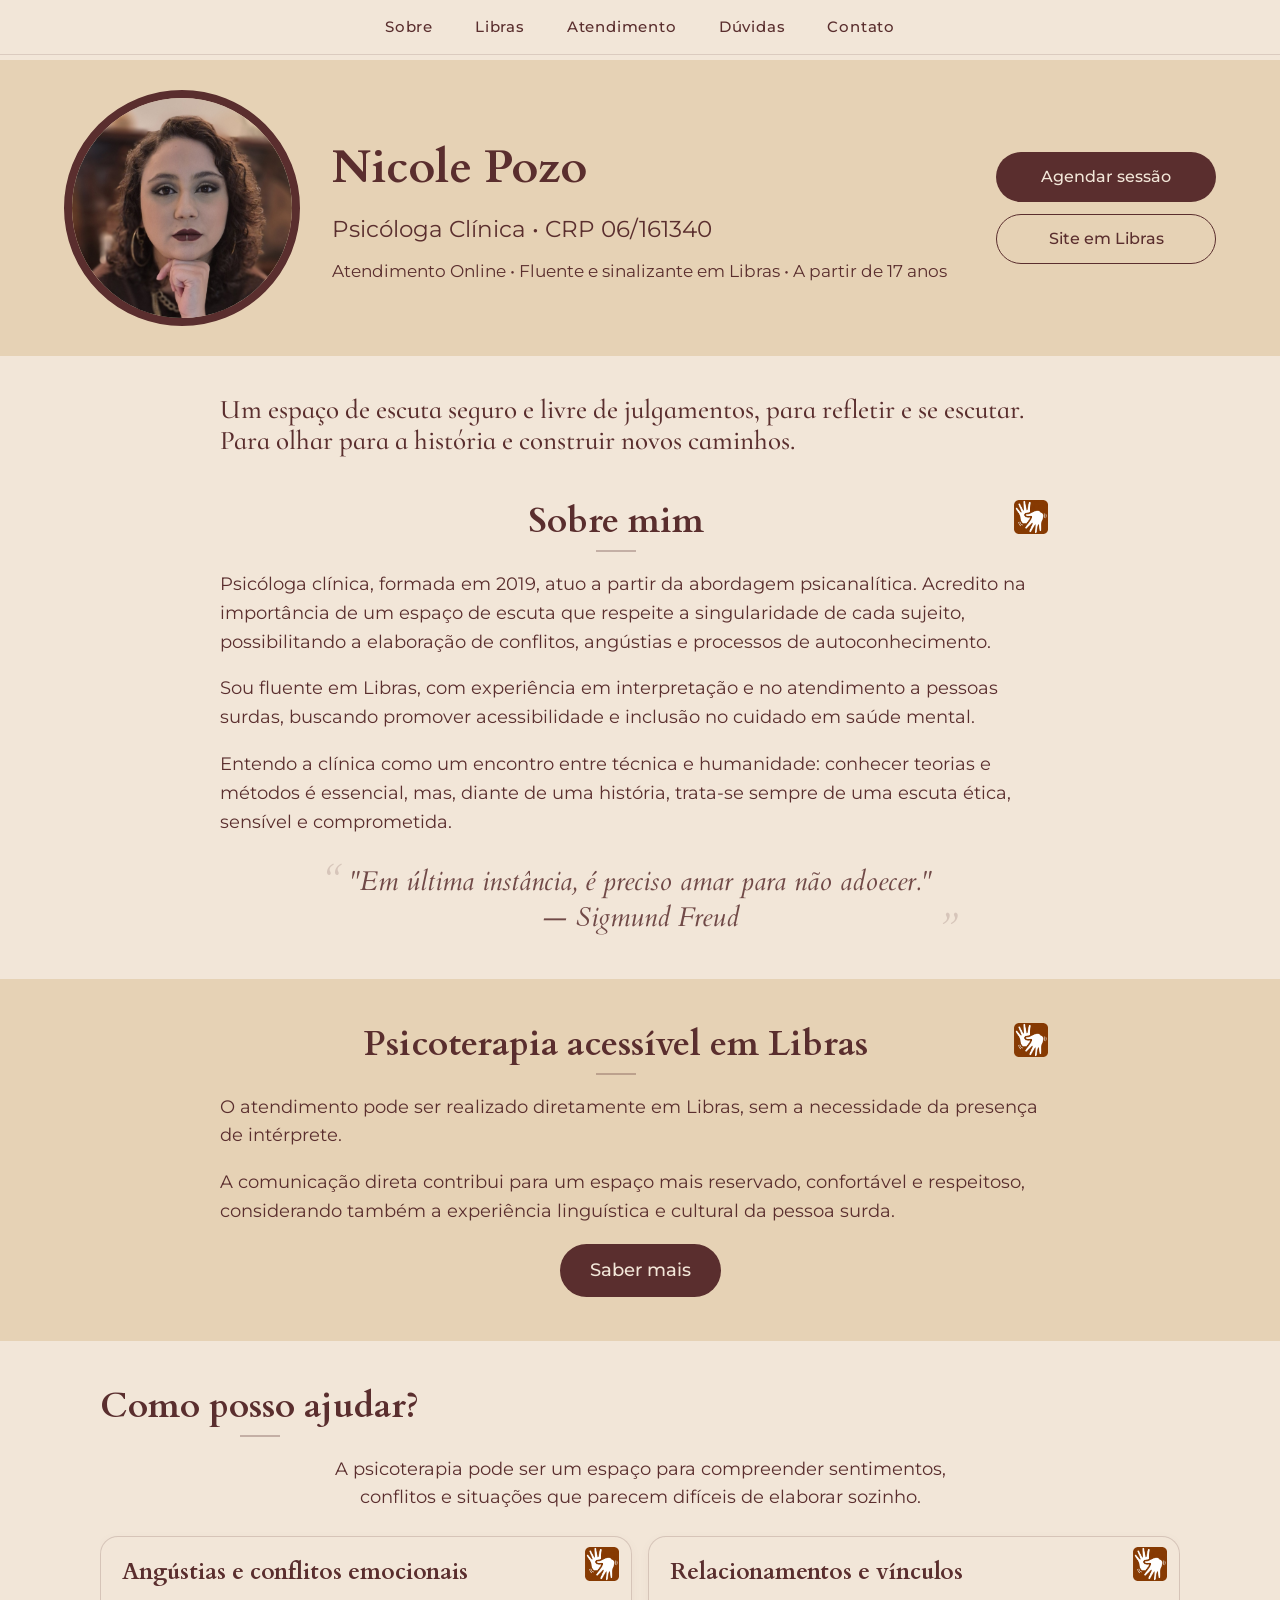
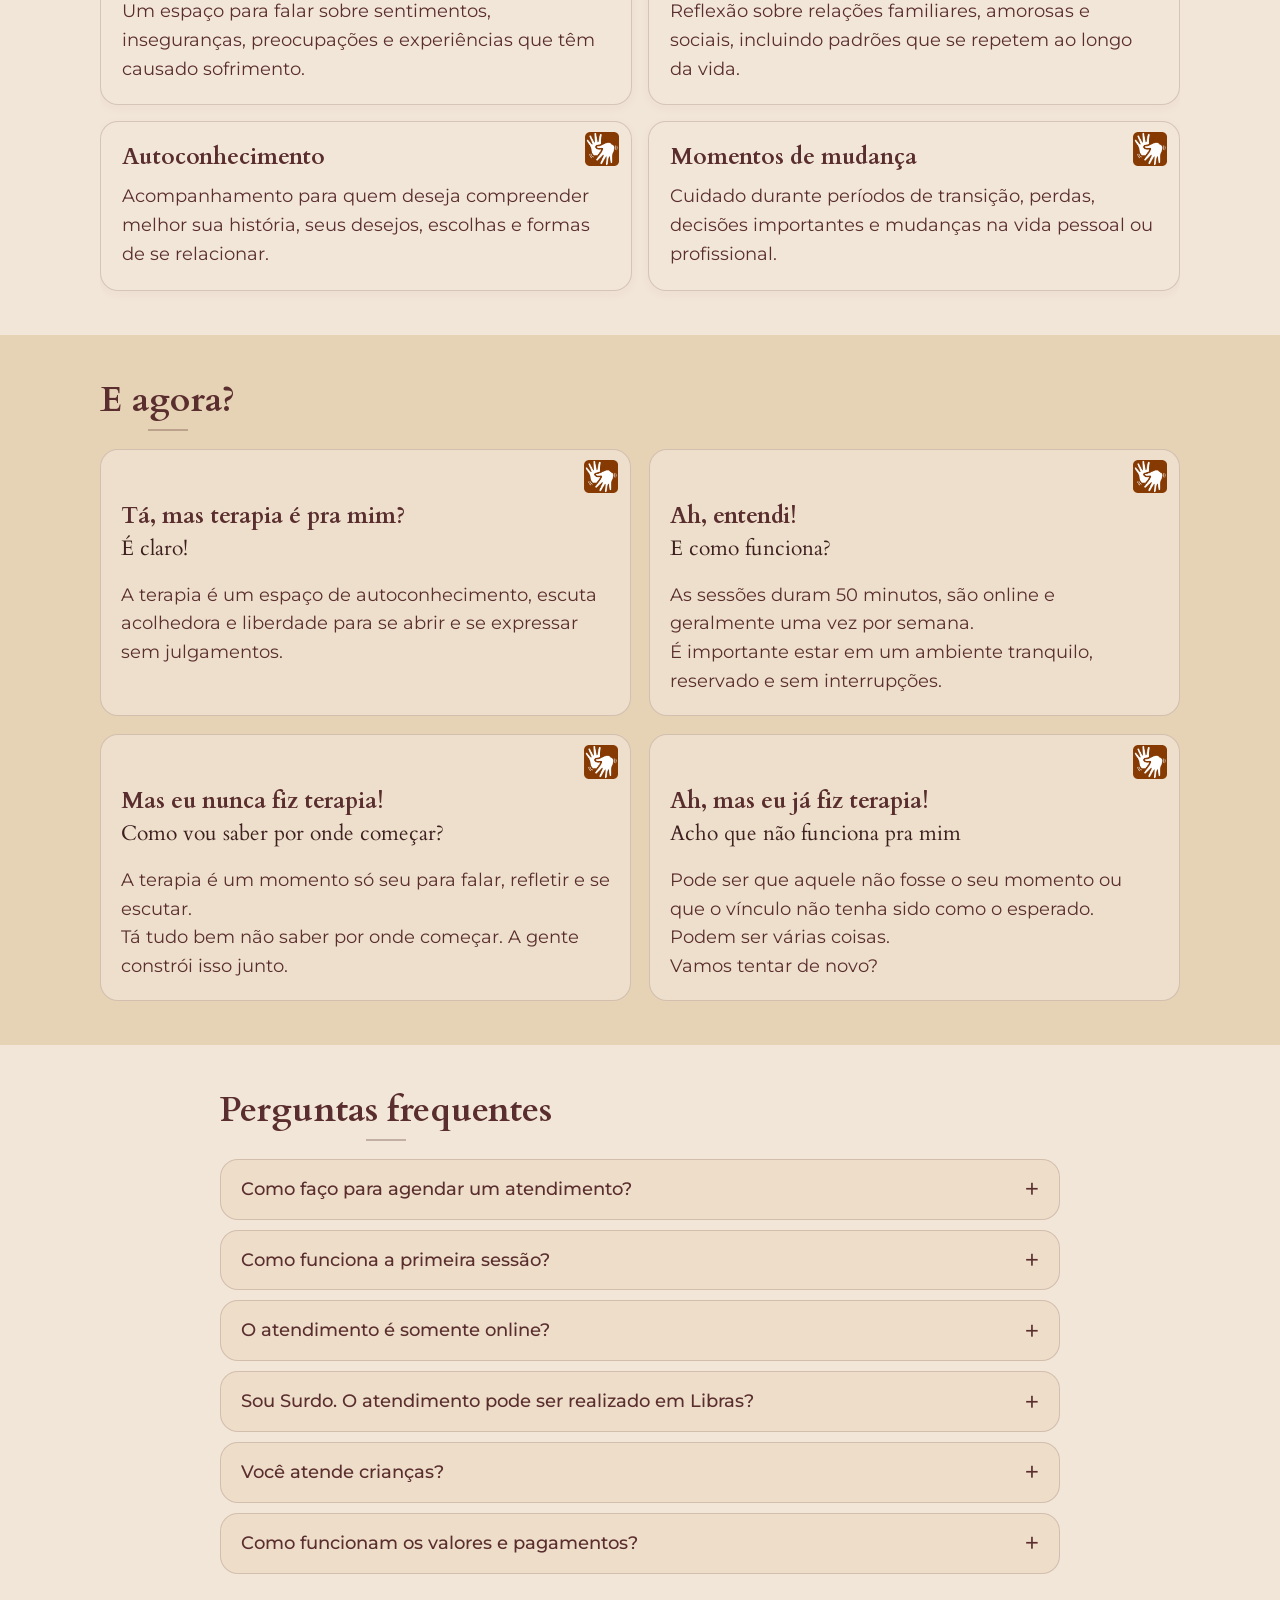
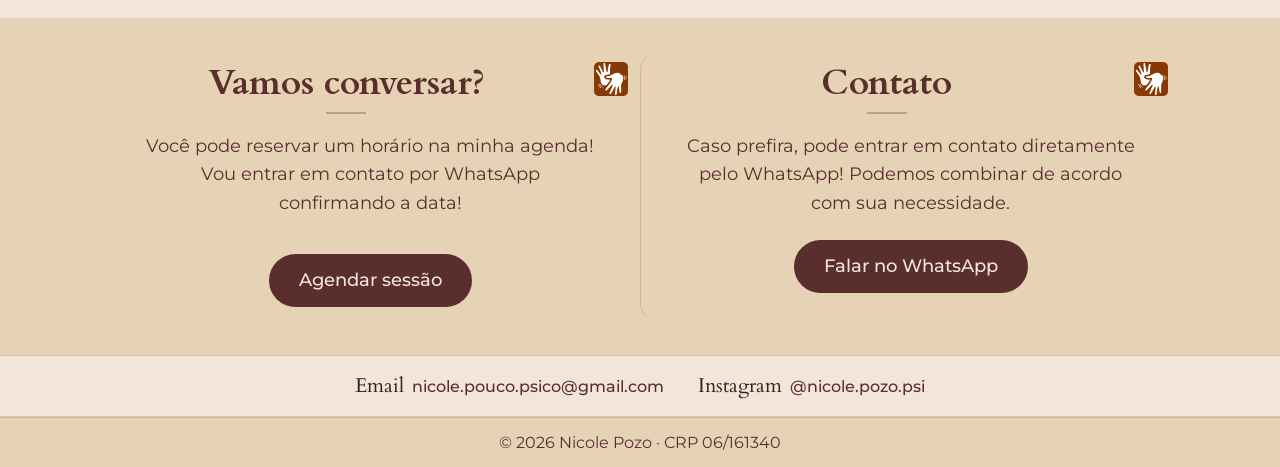
==== commit e8279451: "Update index.html" ====
--- a/index.html
+++ b/index.html
@@ -5,7 +5,7 @@
 <meta content="q6ohZ3SrdLUBwS5PzrIqEwe8ZIBB_iscXA4Luo5MYJY" name="google-site-verification"/>
 <meta content="width=device-width, initial-scale=1.0" name="viewport"/>
 <meta name="referrer" content="strict-origin-when-cross-origin"/>
-<meta content="Psicóloga clínica com abordagem psicanalítica. Atendimento em Libras, Português e Inglês, a partir de 17 anos." name="description"/>
+<meta content="Psicóloga clínica com abordagem psicanalítica. Fluente e sinalizante em Libras, atendimento para pessoas a partir de 17 anos." name="description"/>
 <title>Nicole Pozo | Psicóloga</title>
 <link href="favicon.png" rel="icon" type="image/png"/>
 <link href="style.css" rel="stylesheet"/>
@@ -64,7 +64,7 @@
 </p>
 <p class="infos">
 <span>Atendimento Online</span>
-<span>Atendimento em Português, Libras e Inglês</span>
+<span>Fluente e sinalizante em Libras</span>
 <span>A partir de 17 anos</span>
 </p>
 </div>
@@ -74,15 +74,6 @@
 </a>
 <a class="botao botao-secundario" href="libras.html">Site em Libras</a>
 </div>
-<button
-  type="button"
-  class="indicador-libras conteudo-libras"
-  aria-label="Assistir este conteúdo em Libras: Apresentação"
-  data-libras-titulo="Apresentação"
-  data-libras-video=""
->
-<img alt="" src="libras.png"/>
-</button>
 </div>
 </section>
 
@@ -96,7 +87,14 @@
 </section>
 
 <section class="sobre" id="sobre">
-<div class="container">
+<div
+  class="container conteudo-libras"
+  role="button"
+  tabindex="0"
+  aria-label="Assistir este conteúdo em Libras: Sobre mim"
+  data-libras-titulo="Sobre mim"
+  data-libras-video="https://youtu.be/VMBTEA1utRA"
+>
 <h2>Sobre mim</h2>
 <p>
 Psicóloga clínica, formada em 2019, atuo a partir da abordagem
@@ -119,20 +117,21 @@
 <br/>
 — Sigmund Freud
 </p>
-<button
-  type="button"
-  class="indicador-libras conteudo-libras"
-  aria-label="Assistir este conteúdo em Libras: Sobre mim"
-  data-libras-titulo="Sobre mim"
-  data-libras-video="https://youtu.be/VMBTEA1utRA"
->
-<img alt="" src="libras.png"/>
-</button>
+<span aria-hidden="true" class="indicador-libras">
+<img alt="" src="libras.png"/>
+</span>
 </div>
 </section>
 
 <section class="libras" id="libras">
-<div class="container libras-container">
+<div
+  class="container libras-container conteudo-libras"
+  role="button"
+  tabindex="0"
+  aria-label="Assistir este conteúdo em Libras: Psicoterapia acessível em Libras"
+  data-libras-titulo="Psicoterapia acessível em Libras"
+  data-libras-video="https://youtu.be/hHA4PMm1_d4"
+>
 <div class="libras-texto">
 <h2>Psicoterapia acessível em Libras</h2>
 <p>
@@ -148,15 +147,9 @@
 <a class="botao" href="https://wa.me/5511914683737?text=Olá,%20gostaria%20de%20saber%20mais%20sobre%20o%20atendimento%20em%20Libras." rel="noopener noreferrer" target="_blank">
 Saber mais
 </a>
-<button
-  type="button"
-  class="indicador-libras conteudo-libras"
-  aria-label="Assistir este conteúdo em Libras: Psicoterapia acessível em Libras"
-  data-libras-titulo="Psicoterapia acessível em Libras"
-  data-libras-video="https://youtu.be/hHA4PMm1_d4"
->
-<img alt="" src="libras.png"/>
-</button>
+<span aria-hidden="true" class="indicador-libras">
+<img alt="" src="libras.png"/>
+</span>
 </div>
 </section>
 
@@ -170,72 +163,76 @@
 
 <div class="cards-atendimento">
 
-<article class="card-atendimento">
-<h3>Angústias e conflitos emocionais</h3>
-<p>
-Um espaço para falar sobre sentimentos, inseguranças,
-preocupações e experiências que têm causado sofrimento.
-</p>
-<button
-  type="button"
-  class="indicador-libras conteudo-libras"
+<article
+  class="card-atendimento conteudo-libras"
+  role="button"
+  tabindex="0"
   aria-label="Assistir este conteúdo em Libras: Angústias e conflitos emocionais"
   data-libras-titulo="Angústias e conflitos emocionais"
   data-libras-video="https://youtu.be/n2Q9T0AS820"
 >
-<img alt="" src="libras.png"/>
-</button>
+<h3>Angústias e conflitos emocionais</h3>
+<p>
+Um espaço para falar sobre sentimentos, inseguranças,
+preocupações e experiências que têm causado sofrimento.
+</p>
+<span aria-hidden="true" class="indicador-libras">
+<img alt="" src="libras.png"/>
+</span>
 </article>
 
-<article class="card-atendimento">
-<h3>Relacionamentos e vínculos</h3>
-<p>
-Reflexão sobre relações familiares, amorosas e sociais,
-incluindo padrões que se repetem ao longo da vida.
-</p>
-<button
-  type="button"
-  class="indicador-libras conteudo-libras"
+<article
+  class="card-atendimento conteudo-libras"
+  role="button"
+  tabindex="0"
   aria-label="Assistir este conteúdo em Libras: Relacionamentos e vínculos"
   data-libras-titulo="Relacionamentos e vínculos"
   data-libras-video="https://youtu.be/HKTPn8kJX48"
 >
-<img alt="" src="libras.png"/>
-</button>
+<h3>Relacionamentos e vínculos</h3>
+<p>
+Reflexão sobre relações familiares, amorosas e sociais,
+incluindo padrões que se repetem ao longo da vida.
+</p>
+<span aria-hidden="true" class="indicador-libras">
+<img alt="" src="libras.png"/>
+</span>
 </article>
 
-<article class="card-atendimento">
-<h3>Autoconhecimento</h3>
-<p>
-Acompanhamento para quem deseja compreender melhor sua história,
-seus desejos, escolhas e formas de se relacionar.
-</p>
-<button
-  type="button"
-  class="indicador-libras conteudo-libras"
+<article
+  class="card-atendimento conteudo-libras"
+  role="button"
+  tabindex="0"
   aria-label="Assistir este conteúdo em Libras: Autoconhecimento"
   data-libras-titulo="Autoconhecimento"
   data-libras-video="https://youtu.be/ZKYbqGalqYY"
 >
-<img alt="" src="libras.png"/>
-</button>
+<h3>Autoconhecimento</h3>
+<p>
+Acompanhamento para quem deseja compreender melhor sua história,
+seus desejos, escolhas e formas de se relacionar.
+</p>
+<span aria-hidden="true" class="indicador-libras">
+<img alt="" src="libras.png"/>
+</span>
 </article>
 
-<article class="card-atendimento">
-<h3>Momentos de mudança</h3>
-<p>
-Cuidado durante períodos de transição, perdas, decisões
-importantes e mudanças na vida pessoal ou profissional.
-</p>
-<button
-  type="button"
-  class="indicador-libras conteudo-libras"
+<article
+  class="card-atendimento conteudo-libras"
+  role="button"
+  tabindex="0"
   aria-label="Assistir este conteúdo em Libras: Momentos de mudança"
   data-libras-titulo="Momentos de mudança"
   data-libras-video="https://youtu.be/1eM_VYal2Rc"
 >
-<img alt="" src="libras.png"/>
-</button>
+<h3>Momentos de mudança</h3>
+<p>
+Cuidado durante períodos de transição, perdas, decisões
+importantes e mudanças na vida pessoal ou profissional.
+</p>
+<span aria-hidden="true" class="indicador-libras">
+<img alt="" src="libras.png"/>
+</span>
 </article>
 
 </div>
@@ -247,7 +244,14 @@
 <h2>E agora?</h2>
 <div class="passos">
 
-<article class="passo">
+<article
+  class="passo conteudo-libras"
+  role="button"
+  tabindex="0"
+  aria-label="Assistir este conteúdo em Libras: Tá, mas terapia é pra mim?"
+  data-libras-titulo="Tá, mas terapia é pra mim?"
+  data-libras-video="https://youtu.be/QlRPPe-Llpw"
+>
 <h3>Tá, mas terapia é pra mim?</h3>
 <p class="passo-subtitulo">É claro!</p>
 <p>
@@ -255,18 +259,19 @@
 escuta acolhedora e liberdade para se abrir e se expressar
 sem julgamentos.
 </p>
-<button
-  type="button"
-  class="indicador-libras conteudo-libras"
-  aria-label="Assistir este conteúdo em Libras: Tá, mas terapia é pra mim?"
-  data-libras-titulo="Tá, mas terapia é pra mim?"
-  data-libras-video="https://youtu.be/QlRPPe-Llpw"
->
-<img alt="" src="libras.png"/>
-</button>
+<span aria-hidden="true" class="indicador-libras">
+<img alt="" src="libras.png"/>
+</span>
 </article>
 
-<article class="passo">
+<article
+  class="passo conteudo-libras"
+  role="button"
+  tabindex="0"
+  aria-label="Assistir este conteúdo em Libras: Ah, entendi!"
+  data-libras-titulo="Ah, entendi!"
+  data-libras-video="https://youtu.be/sZv9fwhpu6U"
+>
 <h3>Ah, entendi!</h3>
 <p class="passo-subtitulo">E como funciona?</p>
 <p>
@@ -275,36 +280,38 @@
 É importante estar em um ambiente tranquilo, reservado
 e sem interrupções.
 </p>
-<button
-  type="button"
-  class="indicador-libras conteudo-libras"
-  aria-label="Assistir este conteúdo em Libras: Ah, entendi!"
-  data-libras-titulo="Ah, entendi!"
-  data-libras-video="https://youtu.be/sZv9fwhpu6U"
->
-<img alt="" src="libras.png"/>
-</button>
+<span aria-hidden="true" class="indicador-libras">
+<img alt="" src="libras.png"/>
+</span>
 </article>
 
-<article class="passo">
-<h3>Mas eu nunca fiz terapia!</h3>
-<p class="passo-subtitulo">Como vou saber por onde começar?</p>
-<p>
-A terapia é um momento só seu para falar, refletir e se escutar. <br/>
-Tá tudo bem não saber por onde começar. A gente constrói isso junto.
-</p>
-<button
-  type="button"
-  class="indicador-libras conteudo-libras"
+<article
+  class="passo conteudo-libras"
+  role="button"
+  tabindex="0"
   aria-label="Assistir este conteúdo em Libras: Mas eu nunca fiz terapia!"
   data-libras-titulo="Mas eu nunca fiz terapia!"
   data-libras-video="https://youtu.be/lRBv8GD4_JE"
 >
-<img alt="" src="libras.png"/>
-</button>
+<h3>Mas eu nunca fiz terapia!</h3>
+<p class="passo-subtitulo">Como vou saber por onde começar?</p>
+<p>
+A terapia é um momento só seu para falar, refletir e se escutar. <br/>
+Tá tudo bem não saber por onde começar. A gente constrói isso junto.
+</p>
+<span aria-hidden="true" class="indicador-libras">
+<img alt="" src="libras.png"/>
+</span>
 </article>
 
-<article class="passo">
+<article
+  class="passo conteudo-libras"
+  role="button"
+  tabindex="0"
+  aria-label="Assistir este conteúdo em Libras: Ah, mas eu já fiz terapia!"
+  data-libras-titulo="Ah, mas eu já fiz terapia!"
+  data-libras-video="https://youtu.be/YKdCJLTbxeE"
+>
 <h3>Ah, mas eu já fiz terapia!</h3>
 <p class="passo-subtitulo">Acho que não funciona pra mim</p>
 <p>
@@ -313,15 +320,9 @@
 Podem ser várias coisas. <br/>
 Vamos tentar de novo?
 </p>
-<button
-  type="button"
-  class="indicador-libras conteudo-libras"
-  aria-label="Assistir este conteúdo em Libras: Ah, mas eu já fiz terapia!"
-  data-libras-titulo="Ah, mas eu já fiz terapia!"
-  data-libras-video="https://youtu.be/YKdCJLTbxeE"
->
-<img alt="" src="libras.png"/>
-</button>
+<span aria-hidden="true" class="indicador-libras">
+<img alt="" src="libras.png"/>
+</span>
 </article>
 
 </div>
@@ -333,7 +334,14 @@
 <h2>Perguntas frequentes</h2>
 <div class="faq-lista">
 
-<details>
+<details
+  class="conteudo-libras"
+  role="button"
+  tabindex="0"
+  aria-label="Assistir este conteúdo em Libras: Como faço para agendar um atendimento?"
+  data-libras-titulo="Como faço para agendar um atendimento?"
+  data-libras-video="https://youtu.be/g2_tVpT9gIo"
+>
 <summary>Como faço para agendar um atendimento?</summary>
 <p>
 Você pode entrar em contato pelo WhatsApp ou clicar no botão
@@ -342,18 +350,19 @@
 o agendamento, entrarei em contato pelo WhatsApp para confirmar
 nosso horário.
 </p>
-<button
-  type="button"
-  class="indicador-libras conteudo-libras"
-  aria-label="Assistir este conteúdo em Libras: Como faço para agendar um atendimento?"
-  data-libras-titulo="Como faço para agendar um atendimento?"
-  data-libras-video="https://youtu.be/g2_tVpT9gIo"
->
-<img alt="" src="libras.png"/>
-</button>
+<span aria-hidden="true" class="indicador-libras">
+<img alt="" src="libras.png"/>
+</span>
 </details>
 
-<details>
+<details
+  class="conteudo-libras"
+  role="button"
+  tabindex="0"
+  aria-label="Assistir este conteúdo em Libras: Como funciona a primeira sessão?"
+  data-libras-titulo="Como funciona a primeira sessão?"
+  data-libras-video="https://youtu.be/8Ut708mlsVU"
+>
 <summary>Como funciona a primeira sessão?</summary>
 <p>
 Na primeira sessão, vamos conversar sobre o que motivou sua busca
@@ -361,18 +370,19 @@
 terapêutico. Também combinaremos os valores, a frequência e os
 horários dos atendimentos.
 </p>
-<button
-  type="button"
-  class="indicador-libras conteudo-libras"
-  aria-label="Assistir este conteúdo em Libras: Como funciona a primeira sessão?"
-  data-libras-titulo="Como funciona a primeira sessão?"
-  data-libras-video="https://youtu.be/8Ut708mlsVU"
->
-<img alt="" src="libras.png"/>
-</button>
+<span aria-hidden="true" class="indicador-libras">
+<img alt="" src="libras.png"/>
+</span>
 </details>
 
-<details>
+<details
+  class="conteudo-libras"
+  role="button"
+  tabindex="0"
+  aria-label="Assistir este conteúdo em Libras: O atendimento é somente online?"
+  data-libras-titulo="O atendimento é somente online?"
+  data-libras-video="https://youtu.be/wkM9Gt3NsaA"
+>
 <summary>O atendimento é somente online?</summary>
 <p>
 Atualmente, os atendimentos são realizados de forma online,
@@ -380,18 +390,19 @@
 Eu realizo os atendimentos em uma sala fechada e reservada,
 preservando a privacidade e a confidencialidade do encontro.
 </p>
-<button
-  type="button"
-  class="indicador-libras conteudo-libras"
-  aria-label="Assistir este conteúdo em Libras: O atendimento é somente online?"
-  data-libras-titulo="O atendimento é somente online?"
-  data-libras-video="https://youtu.be/wkM9Gt3NsaA"
->
-<img alt="" src="libras.png"/>
-</button>
+<span aria-hidden="true" class="indicador-libras">
+<img alt="" src="libras.png"/>
+</span>
 </details>
 
-<details>
+<details
+  class="conteudo-libras"
+  role="button"
+  tabindex="0"
+  aria-label="Assistir este conteúdo em Libras: Sou Surdo. O atendimento pode ser realizado em Libras?"
+  data-libras-titulo="Sou Surdo. O atendimento pode ser realizado em Libras?"
+  data-libras-video="https://youtu.be/sH8ES065XZw"
+>
 <summary>Sou Surdo. O atendimento pode ser realizado em Libras?</summary>
 <p>
 Sim! Podemos realizar o atendimento da forma que for mais confortável
@@ -399,49 +410,45 @@
 tanto em Libras quanto por meio da oralização e da leitura labial.
 Podemos conversar e combinar juntos a melhor forma de comunicação.
 </p>
-<button
-  type="button"
-  class="indicador-libras conteudo-libras"
-  aria-label="Assistir este conteúdo em Libras: Sou Surdo. O atendimento pode ser realizado em Libras?"
-  data-libras-titulo="Sou Surdo. O atendimento pode ser realizado em Libras?"
-  data-libras-video="https://youtu.be/sH8ES065XZw"
->
-<img alt="" src="libras.png"/>
-</button>
+<span aria-hidden="true" class="indicador-libras">
+<img alt="" src="libras.png"/>
+</span>
 </details>
 
-<details>
-<summary>Você atende crianças?</summary>
-<p>
-Não realizo atendimento infantil. Meu atendimento é destinado
-a pessoas a partir de 17 anos.
-</p>
-<button
-  type="button"
-  class="indicador-libras conteudo-libras"
+<details
+  class="conteudo-libras"
+  role="button"
+  tabindex="0"
   aria-label="Assistir este conteúdo em Libras: Você atende crianças?"
   data-libras-titulo="Você atende crianças?"
   data-libras-video="https://youtu.be/CxbQp18bNb0"
 >
-<img alt="" src="libras.png"/>
-</button>
+<summary>Você atende crianças?</summary>
+<p>
+Não realizo atendimento infantil. Meu atendimento é destinado
+a pessoas a partir de 17 anos.
+</p>
+<span aria-hidden="true" class="indicador-libras">
+<img alt="" src="libras.png"/>
+</span>
 </details>
 
-<details>
-<summary>Como funcionam os valores e pagamentos?</summary>
-<p>
-Os valores, as formas de pagamento e as demais informações
-serão combinados diretamente entre nós durante o primeiro contato.
-</p>
-<button
-  type="button"
-  class="indicador-libras conteudo-libras"
+<details
+  class="conteudo-libras"
+  role="button"
+  tabindex="0"
   aria-label="Assistir este conteúdo em Libras: Como funcionam os valores e pagamentos?"
   data-libras-titulo="Como funcionam os valores e pagamentos?"
   data-libras-video="https://youtu.be/O6v2MUsELOY"
 >
-<img alt="" src="libras.png"/>
-</button>
+<summary>Como funcionam os valores e pagamentos?</summary>
+<p>
+Os valores, as formas de pagamento e as demais informações
+serão combinados diretamente entre nós durante o primeiro contato.
+</p>
+<span aria-hidden="true" class="indicador-libras">
+<img alt="" src="libras.png"/>
+</span>
 </details>
 
 </div>
@@ -451,7 +458,14 @@
 <section class="encerramento">
 <div class="container encerramento-container">
 
-<div class="chamada-final">
+<div
+  class="chamada-final conteudo-libras"
+  role="button"
+  tabindex="0"
+  aria-label="Assistir este conteúdo em Libras: Como agendar uma sessão"
+  data-libras-titulo="Como agendar uma sessão"
+  data-libras-video=""
+>
 <h2>Vamos conversar?</h2>
 <p>
 Você pode reservar um horário na minha agenda!<br/>
@@ -460,18 +474,20 @@
 <a class="botao" href="https://calendar.app.google/ftWj5yFwSw7C7HyG9" rel="noopener noreferrer" target="_blank">
 Agendar sessão
 </a>
-<button
-  type="button"
-  class="indicador-libras conteudo-libras"
-  aria-label="Assistir este conteúdo em Libras: Como agendar uma sessão"
-  data-libras-titulo="Como agendar uma sessão"
+<span aria-hidden="true" class="indicador-libras">
+<img alt="" src="libras.png"/>
+</span>
+</div>
+
+<div
+  class="contato conteudo-libras"
+  id="contato"
+  role="button"
+  tabindex="0"
+  aria-label="Assistir este conteúdo em Libras: Contato pelo WhatsApp"
+  data-libras-titulo="Contato pelo WhatsApp"
   data-libras-video=""
 >
-<img alt="" src="libras.png"/>
-</button>
-</div>
-
-<div class="contato" id="contato">
 <h2>Contato</h2>
 <p>
 Caso prefira, pode entrar em contato diretamente pelo WhatsApp!
@@ -482,15 +498,9 @@
 Falar no WhatsApp
 </a>
 </p>
-<button
-  type="button"
-  class="indicador-libras conteudo-libras"
-  aria-label="Assistir este conteúdo em Libras: Contato pelo WhatsApp"
-  data-libras-titulo="Contato pelo WhatsApp"
-  data-libras-video=""
->
-<img alt="" src="libras.png"/>
-</button>
+<span aria-hidden="true" class="indicador-libras">
+<img alt="" src="libras.png"/>
+</span>
 </div>
 
 </div>
@@ -564,12 +574,13 @@
 
 window.addEventListener("scroll", atualizarHeaderCompacto, { passive: true });
 
-const botoesLibras = document.querySelectorAll(".conteudo-libras");
+const blocosComLibras = document.querySelectorAll(".conteudo-libras");
 const popupLibras = document.querySelector("#libras-popup");
 const tituloPopupLibras = popupLibras.querySelector("#libras-popup-titulo");
 const areaVideoLibras = popupLibras.querySelector(".libras-popup-video");
 const botaoFecharLibras = popupLibras.querySelector(".libras-popup-fechar");
 
+let popupFixo = false;
 let blocoAtual = null;
 
 function converterLinkDoVideo(url) {
@@ -641,10 +652,11 @@
   `;
 }
 
-function abrirPopupLibras(bloco) {
+function abrirPopupLibras(bloco, fixar = false) {
   if (!bloco) return;
 
   blocoAtual = bloco;
+  popupFixo = fixar;
 
   const titulo = bloco.dataset.librasTitulo || "Conteúdo em Libras";
   const url = bloco.dataset.librasVideo || "";
@@ -653,10 +665,12 @@
   montarVideoLibras(url);
 
   popupLibras.hidden = false;
-  popupLibras.classList.add("popup-fixo");
-  body.classList.add("popup-libras-aberto");
-
-  botaoFecharLibras.focus();
+  popupLibras.classList.toggle("popup-fixo", popupFixo);
+  body.classList.toggle("popup-libras-aberto", popupFixo);
+
+  if (popupFixo) {
+    botaoFecharLibras.focus();
+  }
 }
 
 function fecharPopupLibras() {
@@ -666,6 +680,7 @@
   popupLibras.classList.remove("popup-fixo");
   body.classList.remove("popup-libras-aberto");
   areaVideoLibras.innerHTML = "";
+  popupFixo = false;
 
   if (blocoAtual && document.body.contains(blocoAtual)) {
     blocoAtual.focus({ preventScroll: true });
@@ -674,9 +689,23 @@
   blocoAtual = null;
 }
 
-botoesLibras.forEach((botao) => {
-  botao.addEventListener("click", () => {
-    abrirPopupLibras(botao);
+blocosComLibras.forEach((bloco) => {
+  bloco.addEventListener("click", (evento) => {
+    if (
+      evento.target.closest("a, button") ||
+      evento.target.closest("summary")
+    ) {
+      return;
+    }
+
+    abrirPopupLibras(bloco, true);
+  });
+
+  bloco.addEventListener("keydown", (evento) => {
+    if (evento.key === "Enter" || evento.key === " ") {
+      evento.preventDefault();
+      abrirPopupLibras(bloco, true);
+    }
   });
 });
 
--- a/style.css
+++ b/style.css
@@ -314,6 +314,7 @@
 }
 
 .sobre .container {
+  position: relative;
   max-width: 760px;
 }
 
@@ -371,6 +372,7 @@
 }
 
 .card-atendimento {
+  position: relative;
   padding: 21px;
   background-color: rgba(242, 230, 216, 0.66);
   border: 1px solid var(--borda);
@@ -495,6 +497,7 @@
 }
 
 .faq details {
+  position: relative;
   overflow: hidden;
   background-color: rgba(230, 210, 181, 0.42);
   border: 1px solid var(--borda);
@@ -550,6 +553,7 @@
 
 .chamada-final,
 .contato {
+  position: relative;
   padding: 10px 42px;
   text-align: center;
 }
@@ -953,7 +957,7 @@
   --distancia-icone-direita: 12px;
 }
 
-.faq details.conteudo-libras {
+.faq details .conteudo-libras {
   --distancia-icone-direita: 54px;
 }
 
@@ -1175,18 +1179,15 @@
 HERO COMPACTO NA PÁGINA EM LIBRAS
 ================================= */
 
-/* Sem a faixa superior, o hero compacto começa no topo */
 .pagina-libras .desktop-compact-hero {
   top: 39px;
 }
 
-/* O hero compacto fica sobre a página somente após o scroll */
 .pagina-libras .desktop-compact-hero,
 .pagina-libras .mobile-compact-hero {
   z-index: 2000;
 }
 
-/* Hero compacto mobile da página em Libras, sem menu acima */
 .pagina-libras .mobile-compact-hero {
   padding: 8px 6%;
 }
@@ -1777,7 +1778,7 @@
     --distancia-icone-direita: 8px;
   }
 
-  .faq details.conteudo-libras {
+  .faq details .conteudo-libras {
     --distancia-icone-direita: 42px;
   }
 
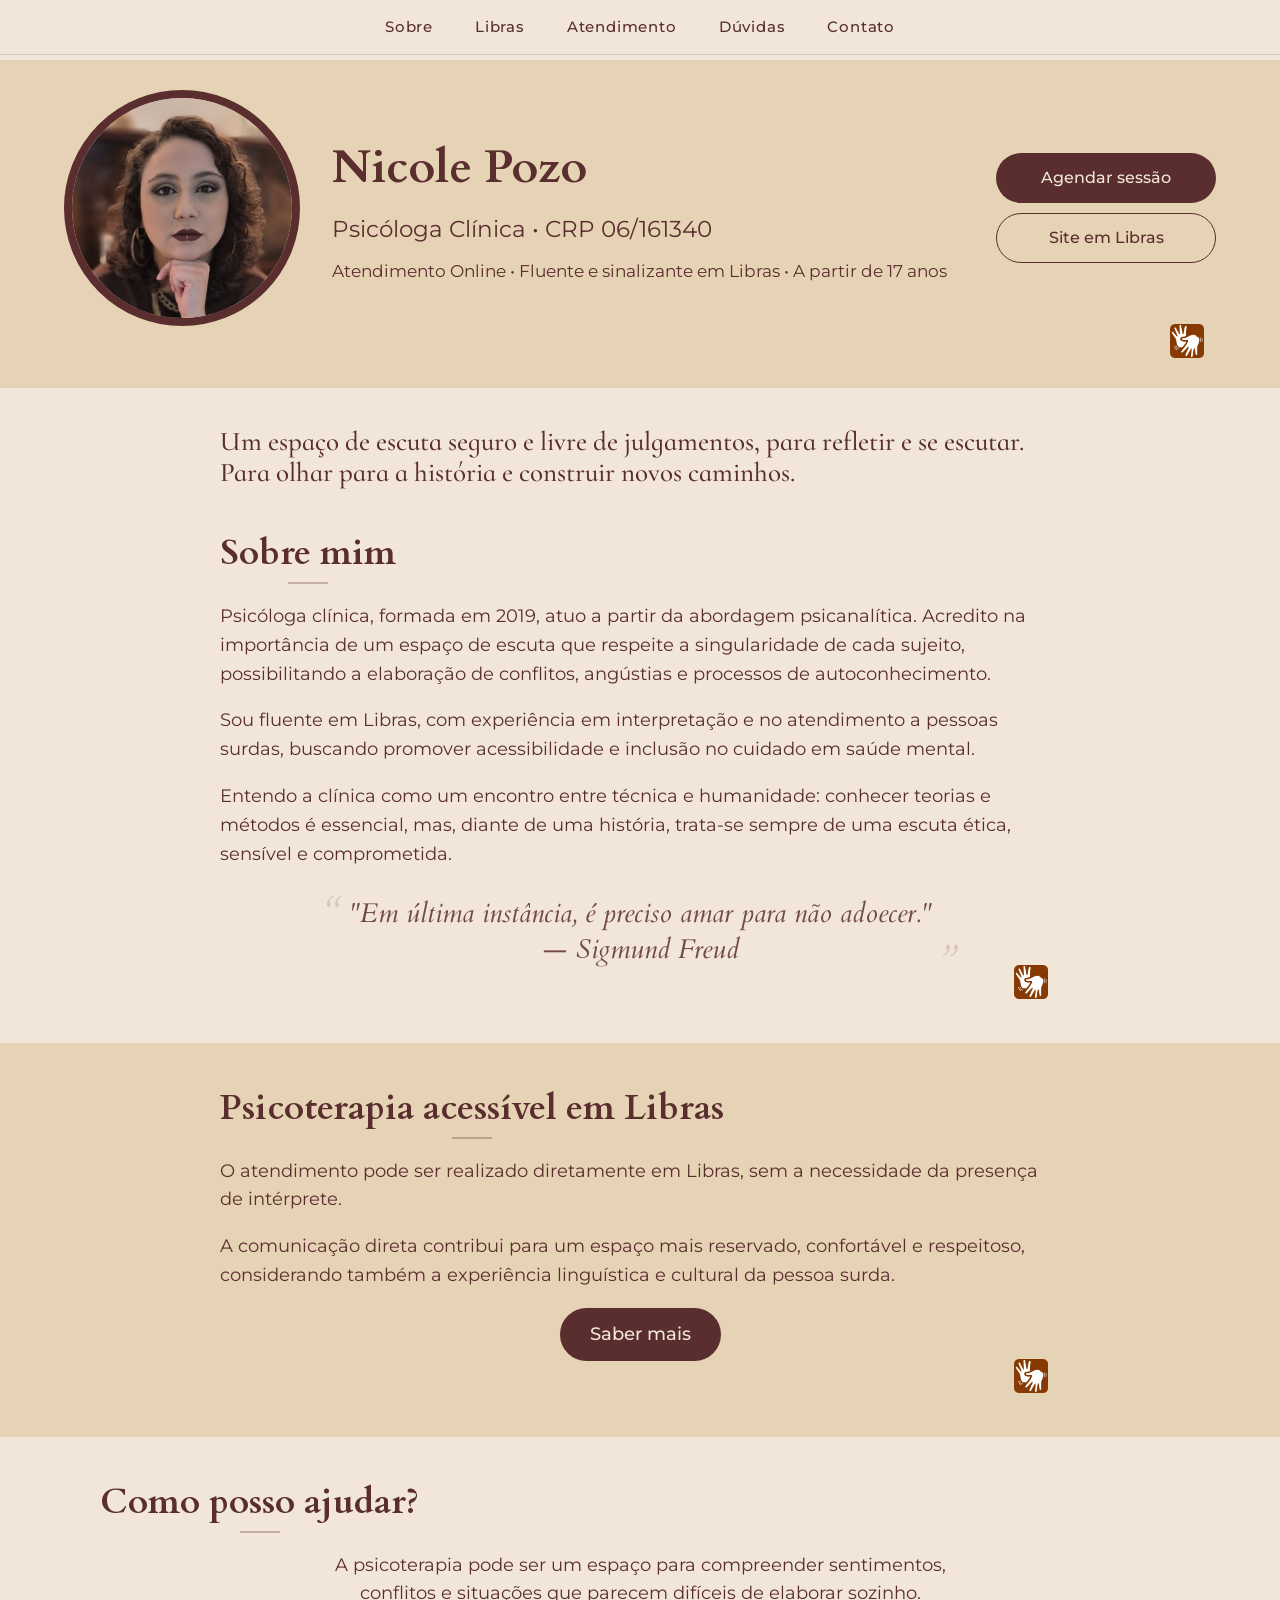
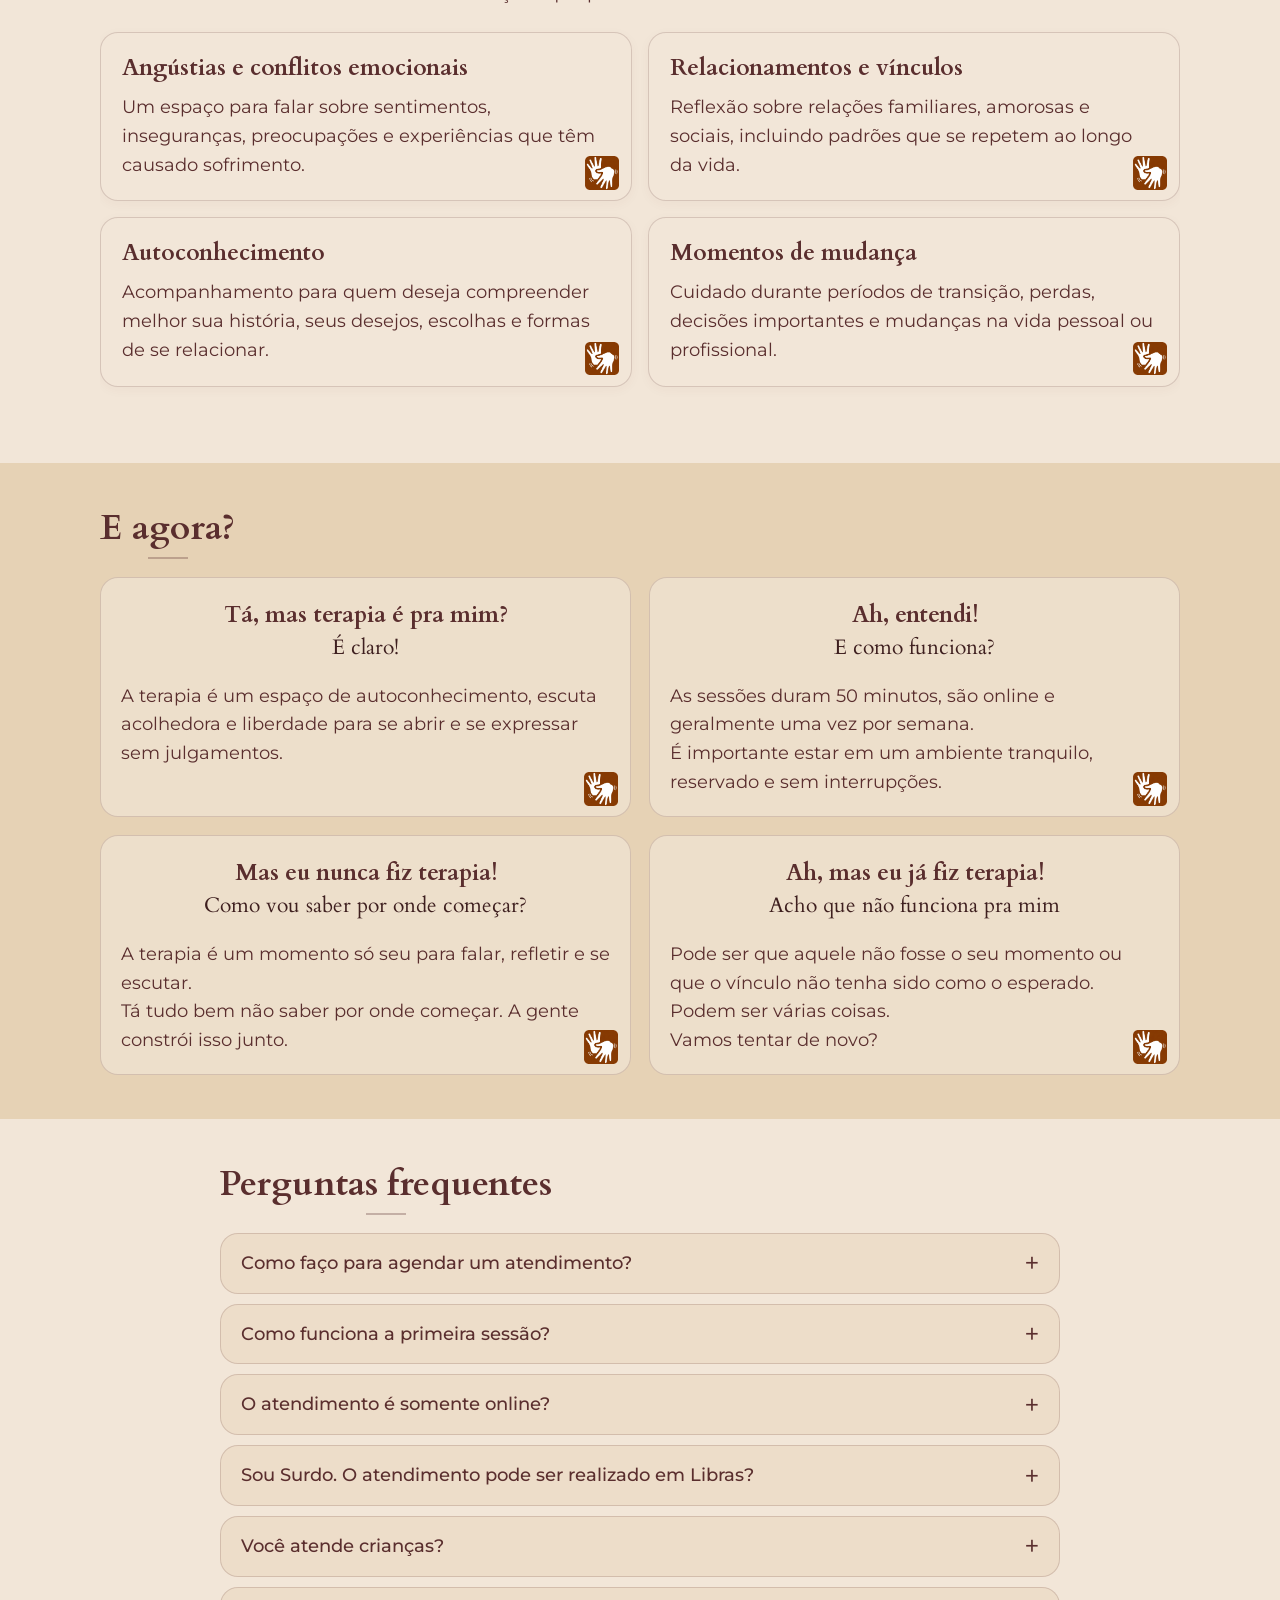
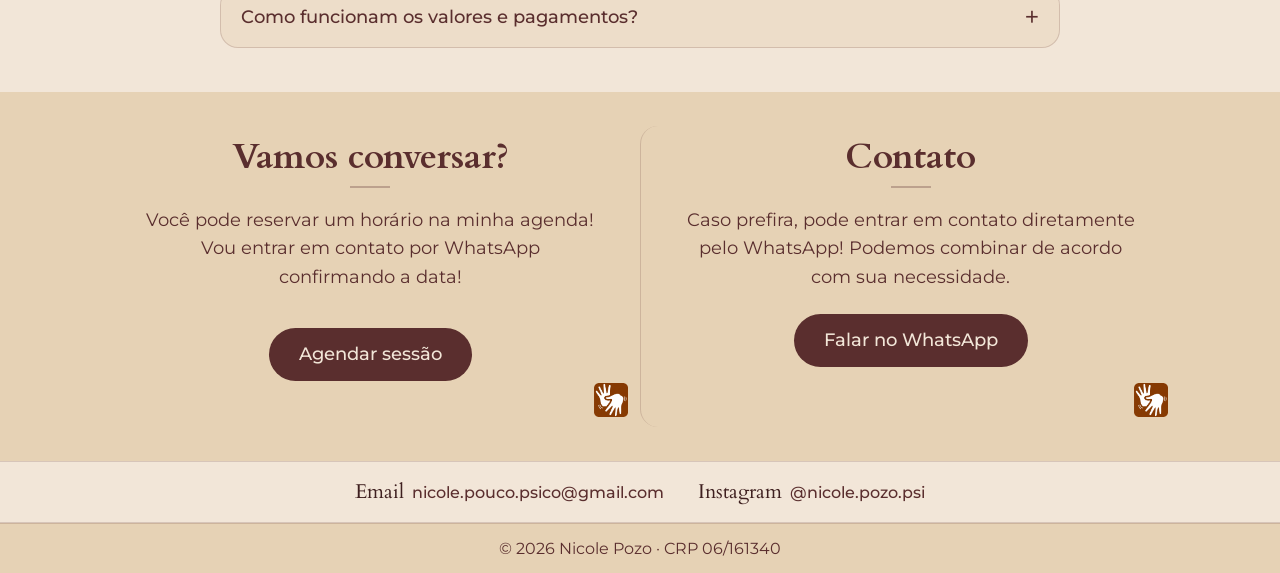
==== commit 4c26f712: "Update index.html" ====
--- a/index.html
+++ b/index.html
@@ -55,7 +55,14 @@
 <main>
 
 <section class="hero" id="hero">
-<div class="container hero-content">
+<div
+  class="container hero-content conteudo-libras"
+  role="button"
+  tabindex="0"
+  aria-label="Assistir este conteúdo em Libras: Apresentação"
+  data-libras-titulo="Apresentação"
+  data-libras-video=""
+>
 <img alt="Nicole Pozo, psicóloga clínica" class="foto" src="nicole.png"/>
 <div class="hero-texto">
 <h1>Nicole Pozo</h1>
@@ -74,6 +81,9 @@
 </a>
 <a class="botao botao-secundario" href="libras.html">Site em Libras</a>
 </div>
+<span aria-hidden="true" class="indicador-libras">
+<img alt="" src="libras.png"/>
+</span>
 </div>
 </section>
 
--- a/style.css
+++ b/style.css
@@ -29,10 +29,6 @@
   line-height: 1.6;
 }
 
-/* =================================
-LAYOUT
-================================= */
-
 main {
   margin-top: 0;
 }
@@ -52,9 +48,7 @@
 TIPOGRAFIA
 ================================= */
 
-h1,
-h2,
-h3 {
+h1, h2, h3 {
   color: var(--texto);
 }
 
@@ -118,9 +112,7 @@
   padding: 15px 0;
   background-color: var(--fundo-principal);
   border-bottom: 1px solid rgba(90, 46, 46, 0.15);
-  transition:
-    padding 0.3s ease,
-    box-shadow 0.3s ease;
+  transition: padding 0.3s ease, box-shadow 0.3s ease;
 }
 
 .menu-container {
@@ -137,9 +129,7 @@
   font-size: 13px;
   font-weight: 500;
   letter-spacing: 0.8px;
-  transition:
-    font-size 0.3s ease,
-    opacity 0.3s ease;
+  transition: font-size 0.3s ease, opacity 0.3s ease;
 }
 
 .menu a:hover,
@@ -203,10 +193,6 @@
   z-index: 1;
 }
 
-/* =================================
-INFOS DA HERO
-================================= */
-
 .infos span {
   white-space: nowrap;
 }
@@ -228,9 +214,7 @@
   text-decoration: none;
   border-radius: 30px;
   font-weight: 500;
-  transition:
-    background-color 0.3s ease,
-    transform 0.2s ease;
+  transition: background-color 0.3s ease, transform 0.2s ease;
 }
 
 .botao:hover,
@@ -256,12 +240,7 @@
 ÂNCORAS E ALINHAMENTO DAS SEÇÕES
 ================================= */
 
-.sobre,
-.atendimento,
-.libras,
-.como-funciona,
-.faq,
-.contato {
+.sobre, .atendimento, .libras, .como-funciona, .faq, .contato {
   scroll-margin-top: 145px;
   text-align: center;
 }
@@ -274,13 +253,8 @@
   text-align: left;
 }
 
-.sobre h2,
-.atendimento h2,
-.libras h2,
-.como-funciona h2,
-.faq h2,
-.contato h2,
-.chamada-final h2 {
+.sobre h2, .atendimento h2, .libras h2,
+.como-funciona h2, .faq h2, .contato h2, .chamada-final h2 {
   text-align: center;
 }
 
@@ -314,7 +288,6 @@
 }
 
 .sobre .container {
-  position: relative;
   max-width: 760px;
 }
 
@@ -372,7 +345,6 @@
 }
 
 .card-atendimento {
-  position: relative;
   padding: 21px;
   background-color: rgba(242, 230, 216, 0.66);
   border: 1px solid var(--borda);
@@ -445,41 +417,28 @@
 }
 
 .passo {
-  position: relative;
-  display: flex;
-  flex-direction: column;
-  align-items: stretch;
   height: 100%;
   box-sizing: border-box;
-  padding: 52px 20px 19px;
+  padding: 23px 20px 19px;
   background-color: rgba(242, 230, 216, 0.65);
   border: 1px solid var(--borda);
   border-radius: 16px;
+  text-align: center;
+}
+
+.passo p {
+  margin-bottom: 0;
   text-align: left;
 }
 
-.passo h3 {
-  width: 100%;
-  box-sizing: border-box;
-  margin: 0 0 6px;
-  padding: 0;
-  text-align: left;
-}
-
-.passo p {
-  margin: 0;
-  text-align: left;
-}
-
 .passo .passo-subtitulo {
-  margin: 0 0 18px;
-  padding: 0;
-  color: var(--texto-escuro);
+  margin: -4px 0 20px;
   font-family: 'Cardo', serif;
   font-size: 19px;
   font-weight: 400;
   line-height: 1.25;
-  text-align: left;
+  text-align: center;
+  color: var(--texto-escuro);
 }
 
 /* =================================
@@ -497,7 +456,6 @@
 }
 
 .faq details {
-  position: relative;
   overflow: hidden;
   background-color: rgba(230, 210, 181, 0.42);
   border: 1px solid var(--borda);
@@ -506,7 +464,7 @@
 
 .faq summary {
   position: relative;
-  padding: 15px 95px 15px 20px;
+  padding: 15px 48px 15px 20px;
   cursor: pointer;
   font-weight: 500;
   list-style: none;
@@ -553,7 +511,6 @@
 
 .chamada-final,
 .contato {
-  position: relative;
   padding: 10px 42px;
   text-align: center;
 }
@@ -640,6 +597,7 @@
 
 /* =================================
 ACESSO À VERSÃO EM LIBRAS
+(botão "Site em Libras" / seletor de idioma)
 ================================= */
 
 button {
@@ -653,6 +611,11 @@
   align-items: center;
   justify-content: center;
   gap: 12px;
+}
+
+.hero-acoes {
+  flex-direction: column;
+  gap: 10px;
 }
 
 .hero-acoes .botao {
@@ -696,6 +659,10 @@
   transform: translateY(-1px);
 }
 
+.desktop-compact-acoes {
+  gap: 10px;
+}
+
 .desktop-compact-libras {
   padding: 8px 17px;
   border-radius: 24px;
@@ -709,6 +676,7 @@
 }
 
 .mobile-compact-libras {
+  width: 58px;
   padding: 7px 9px;
   border-radius: 22px;
   font-size: 11px;
@@ -716,7 +684,7 @@
 }
 
 /* =================================
-PÁGINA EM LIBRAS
+PÁGINA EM LIBRAS (libras.html)
 ================================= */
 
 .pagina-libras {
@@ -805,34 +773,6 @@
   font-size: 18px;
 }
 
-/* =================================
-HERO DA PÁGINA EM LIBRAS
-(hero padrão reaproveitado, sem topo-idiomas)
-================================= */
-
-.pagina-libras .hero {
-  padding: 40px 0;
-}
-
-.pagina-libras .hero .container {
-  max-width: 1180px;
-}
-
-.pagina-libras .hero-texto {
-  text-align: center;
-}
-
-.pagina-libras .hero-acoes {
-  display: flex;
-  align-items: center;
-  justify-content: center;
-  gap: 12px;
-}
-
-.pagina-libras .hero-acoes .botao {
-  margin-top: 0;
-}
-
 .grade-videos-libras {
   display: grid;
   grid-template-columns: repeat(2, minmax(0, 1fr));
@@ -954,11 +894,6 @@
 
 .conteudo-libras {
   position: relative;
-  --distancia-icone-direita: 12px;
-}
-
-.faq details .conteudo-libras {
-  --distancia-icone-direita: 54px;
 }
 
 body.modo-libras .conteudo-libras {
@@ -987,6 +922,8 @@
     0 0 0 6px rgba(90, 46, 46, 0.42);
 }
 
+/* Ícone "Em Libras" no lugar do texto */
+
 .indicador-libras {
   display: none;
 }
@@ -994,8 +931,8 @@
 body.modo-libras .indicador-libras {
   display: inline-flex;
   position: absolute;
-  top: 10px;
-  right: var(--distancia-icone-direita);
+  right: 12px;
+  bottom: 10px;
   z-index: 3;
   align-items: center;
   justify-content: center;
@@ -1004,8 +941,7 @@
   padding: 0;
   background-color: transparent;
   border-radius: 8px;
-  cursor: pointer;
-  pointer-events: auto;
+  pointer-events: none;
 }
 
 body.modo-libras .indicador-libras img {
@@ -1015,26 +951,13 @@
   object-fit: contain;
 }
 
-/* Espaço reservado nos títulos para o ícone não cobrir palavras (desktop/tablet) */
-
-body.modo-libras .card-atendimento h3 {
-  box-sizing: border-box;
-  padding-right: 48px;
-}
-
-body.modo-libras .sobre .container > h2,
-body.modo-libras .libras-texto > h2,
-body.modo-libras .chamada-final > h2,
-body.modo-libras .contato > h2 {
-  display: block;
-  box-sizing: border-box;
-  width: 100%;
-  padding-right: 48px;
-}
-
-body.modo-libras .hero-texto h1 {
-  box-sizing: border-box;
-  padding-right: 48px;
+body.modo-libras .hero-content,
+body.modo-libras .sobre .container,
+body.modo-libras .libras .container,
+body.modo-libras .atendimento .container,
+body.modo-libras .chamada-final,
+body.modo-libras .contato {
+  padding-bottom: 42px;
 }
 
 /* Pop-up de vídeo */
@@ -1063,11 +986,9 @@
   position: fixed;
   top: 50%;
   left: 50%;
-  width: min(820px, calc(100vw - 32px));
-  max-height: calc(100vh - 40px);
+  width: min(560px, calc(100vw - 32px));
   box-sizing: border-box;
-  padding: 28px;
-  overflow-y: auto;
+  padding: 22px;
   background-color: var(--fundo-principal);
   border: 1px solid var(--borda);
   border-radius: 18px;
@@ -1102,7 +1023,7 @@
 .libras-popup-caixa h2 {
   display: block;
   margin: 0 42px 16px;
-  font-size: 28px;
+  font-size: 26px;
   text-align: center;
 }
 
@@ -1173,30 +1094,6 @@
   max-width: 360px;
   font-size: 12px;
   line-height: 1.4;
-}
-
-/* =================================
-HERO COMPACTO NA PÁGINA EM LIBRAS
-================================= */
-
-.pagina-libras .desktop-compact-hero {
-  top: 39px;
-}
-
-.pagina-libras .desktop-compact-hero,
-.pagina-libras .mobile-compact-hero {
-  z-index: 2000;
-}
-
-.pagina-libras .mobile-compact-hero {
-  padding: 8px 6%;
-}
-
-.pagina-libras .mobile-compact-botao {
-  width: auto;
-  min-width: 74px;
-  padding: 7px 9px;
-  font-size: 11px;
 }
 
 /* =================================
@@ -1328,9 +1225,7 @@
     opacity: 0;
     transform: translateY(-8px);
     pointer-events: none;
-    transition:
-      opacity 0.25s ease,
-      transform 0.25s ease;
+    transition: opacity 0.25s ease, transform 0.25s ease;
   }
 
   .desktop-compact-hero::after {
@@ -1529,12 +1424,7 @@
     font-size: 20px;
   }
 
-  .sobre,
-  .atendimento,
-  .libras,
-  .como-funciona,
-  .faq,
-  .contato {
+  .sobre, .atendimento, .libras, .como-funciona, .faq, .contato {
     scroll-margin-top: 125px;
   }
 
@@ -1602,13 +1492,13 @@
   .passo {
     flex: 0 0 82%;
     height: auto;
-    padding: 44px 18px 18px;
+    padding: 20px 18px 18px;
     scroll-snap-align: start;
     scroll-snap-stop: always;
   }
 
   .faq summary {
-    padding: 14px 78px 14px 17px;
+    padding: 14px 44px 14px 17px;
     font-size: 14px;
   }
 
@@ -1672,9 +1562,7 @@
     opacity: 0;
     transform: translateY(-8px);
     pointer-events: none;
-    transition:
-      opacity 0.25s ease,
-      transform 0.25s ease;
+    transition: opacity 0.25s ease, transform 0.25s ease;
   }
 
   body.scrolled .mobile-compact-hero {
@@ -1716,6 +1604,12 @@
     text-align: center;
   }
 
+  .mobile-compact-libras {
+    width: 50px;
+    padding: 7px 5px;
+    font-size: 11px;
+  }
+
   .hero-acoes {
     flex-direction: column;
     width: 100%;
@@ -1728,6 +1622,31 @@
     text-align: center;
   }
 
+  body.modo-libras .indicador-libras {
+    right: 8px;
+    bottom: 8px;
+    width: 28px;
+    height: 28px;
+  }
+
+  .libras-popup-caixa {
+    width: calc(100vw - 20px);
+    max-height: calc(100vh - 24px);
+    padding: 18px 14px 14px;
+    overflow-y: auto;
+  }
+
+  .libras-popup-caixa h2 {
+    margin-right: 38px;
+    margin-left: 38px;
+    font-size: 22px;
+  }
+
+  .libras-popup-video {
+    aspect-ratio: 9 / 16;
+    max-height: 72vh;
+  }
+
   .pagina-libras {
     padding-top: 0;
   }
@@ -1772,92 +1691,16 @@
     align-items: center;
   }
 
-  /* Ícone da Libras em telas pequenas */
-
-  .conteudo-libras {
-    --distancia-icone-direita: 8px;
-  }
-
-  .faq details .conteudo-libras {
-    --distancia-icone-direita: 42px;
-  }
-
-  body.modo-libras .indicador-libras {
-    top: 8px;
-    width: 28px;
-    height: 28px;
-  }
-
-  /* Espaço para o ícone nos títulos, evitando sobreposição */
-
-  body.modo-libras .card-atendimento h3 {
-    box-sizing: border-box;
-    padding-right: 40px;
-  }
-
-  body.modo-libras .sobre .container > h2,
-  body.modo-libras .libras-texto > h2,
-  body.modo-libras .chamada-final > h2,
-  body.modo-libras .contato > h2 {
-    display: block;
-    box-sizing: border-box;
-    width: 100%;
-    padding-right: 40px;
-  }
-
-  body.modo-libras .hero-texto h1 {
-    box-sizing: border-box;
-    padding-right: 40px;
-  }
-
-  /* Pop-up de vídeo maior, adaptado para telas pequenas */
-
-  .libras-popup-caixa {
-    width: calc(100vw - 20px);
-    max-height: calc(100vh - 24px);
-    padding: 20px 16px 16px;
-  }
-
-  .libras-popup-caixa h2 {
-    margin: 0 36px 12px;
-    font-size: 22px;
-  }
-
-  /* Hero da página em Libras no mobile */
-
-  .pagina-libras .hero {
-    padding: 24px 0 20px;
-  }
-
-  .pagina-libras .hero-content {
-    display: flex;
-    flex-direction: column;
-    align-items: center;
-    gap: 8px;
-  }
-
-  .pagina-libras .hero-texto {
-    text-align: center;
-  }
-
-  .pagina-libras .hero-acoes {
-    flex-direction: column;
-    width: 100%;
-    gap: 8px;
-  }
-
-  .pagina-libras .hero-acoes .botao {
-    width: auto;
-    min-width: 175px;
-    text-align: center;
-  }
-
 }
 
 @media (prefers-reduced-motion: reduce) {
+  body.modo-libras .conteudo-libras,
   .libras-popup-caixa {
     transition: none;
     animation: none;
+  }
+
+  .libras-popup-caixa {
     opacity: 1;
     transform: translate(-50%, -50%);
   }
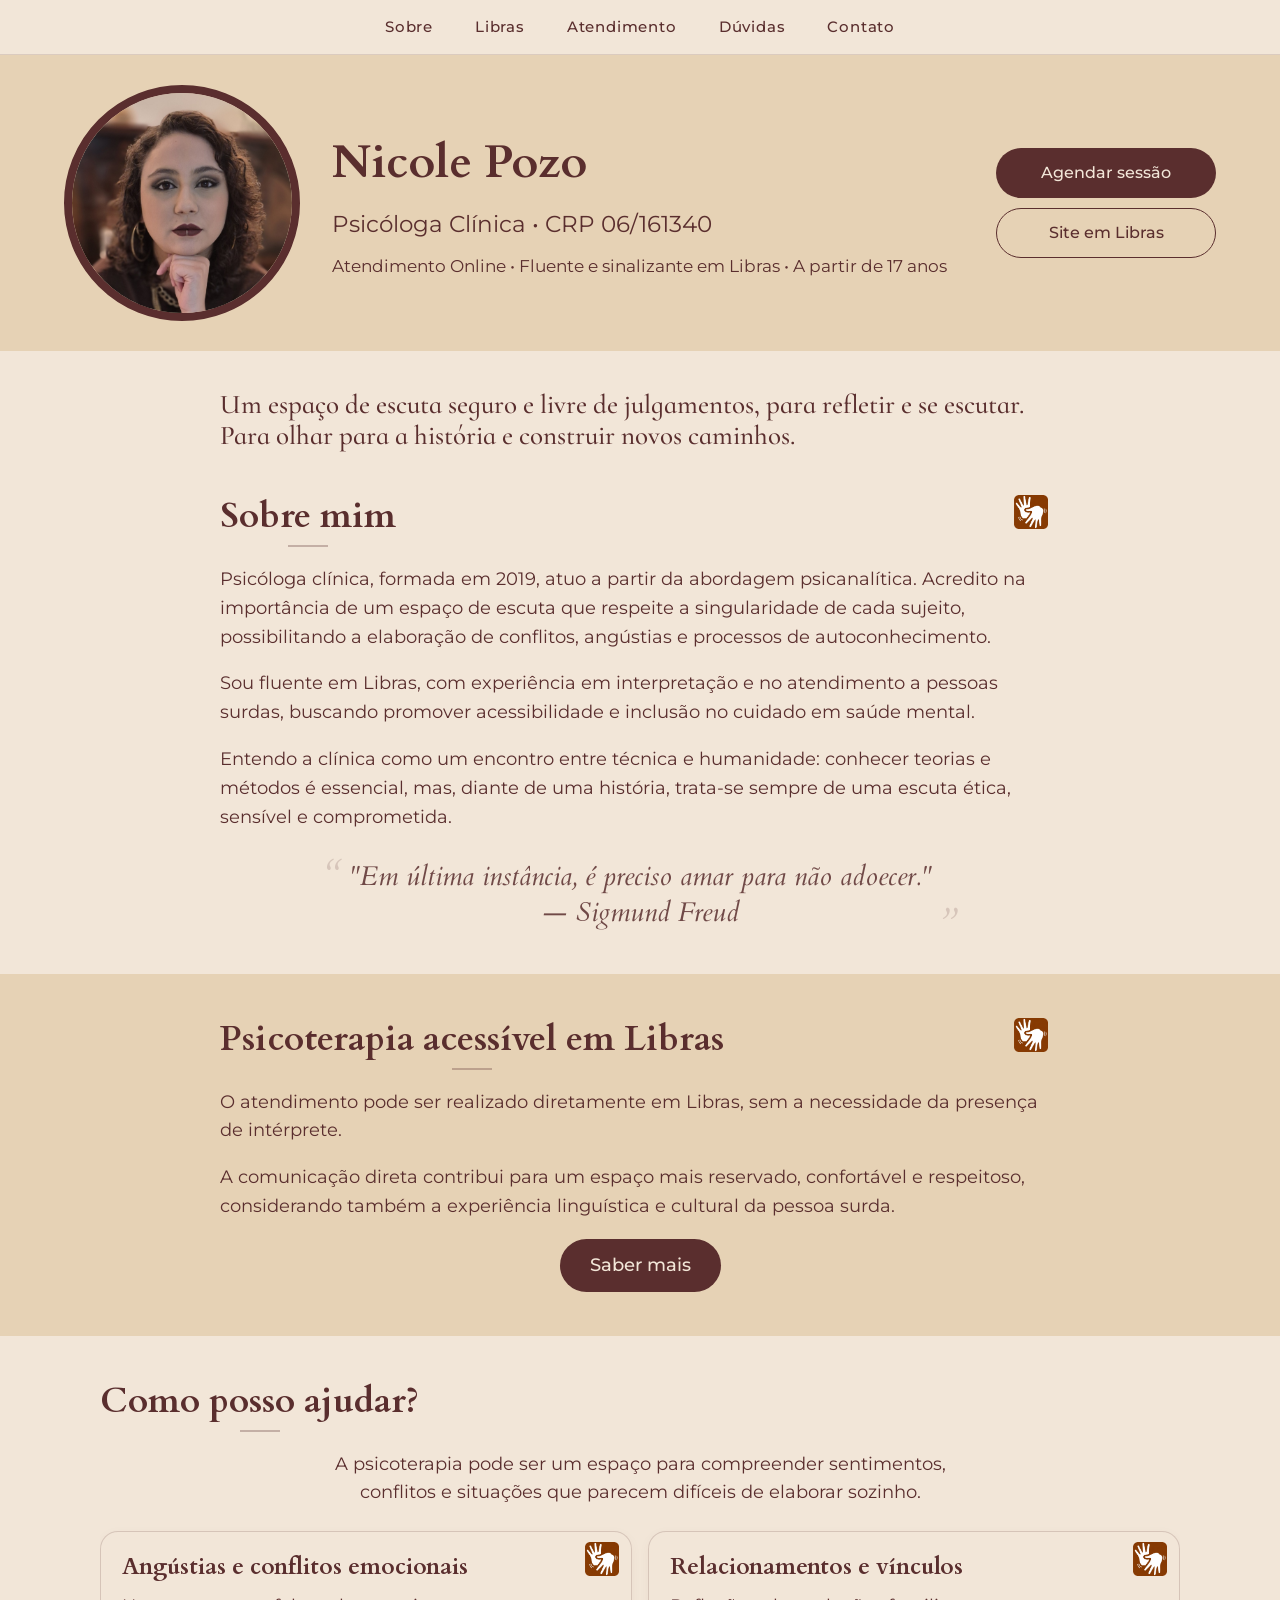
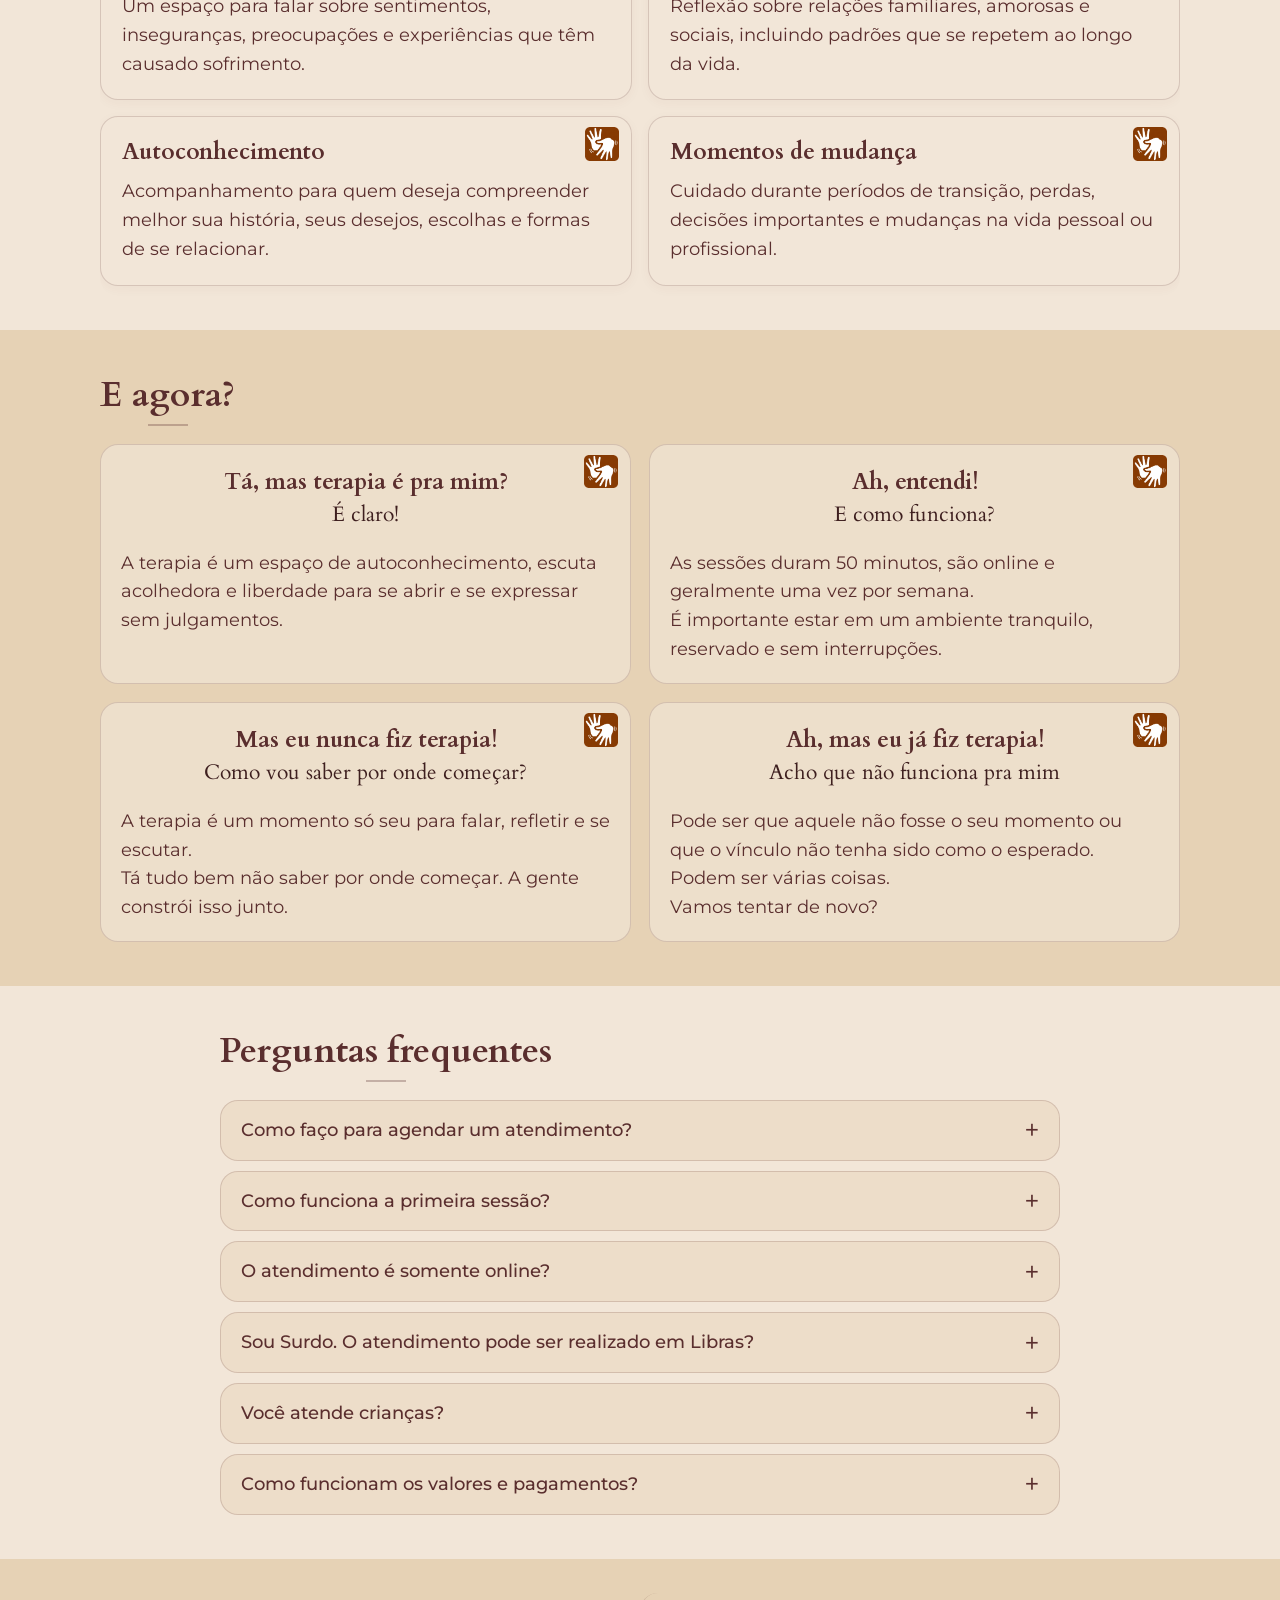
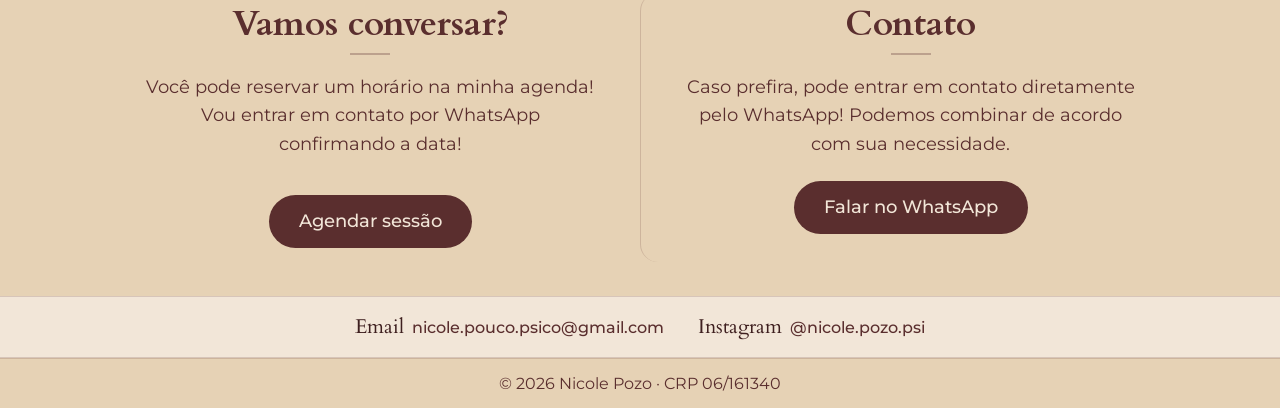
==== commit 23b1a5aa: "Update index.html" ====
--- a/index.html
+++ b/index.html
@@ -81,9 +81,6 @@
 </a>
 <a class="botao botao-secundario" href="libras.html">Site em Libras</a>
 </div>
-<span aria-hidden="true" class="indicador-libras">
-<img alt="" src="libras.png"/>
-</span>
 </div>
 </section>
 
@@ -484,9 +481,6 @@
 <a class="botao" href="https://calendar.app.google/ftWj5yFwSw7C7HyG9" rel="noopener noreferrer" target="_blank">
 Agendar sessão
 </a>
-<span aria-hidden="true" class="indicador-libras">
-<img alt="" src="libras.png"/>
-</span>
 </div>
 
 <div
@@ -508,9 +502,6 @@
 Falar no WhatsApp
 </a>
 </p>
-<span aria-hidden="true" class="indicador-libras">
-<img alt="" src="libras.png"/>
-</span>
 </div>
 
 </div>
--- a/style.css
+++ b/style.css
@@ -21,7 +21,7 @@
 
 body {
   margin: 0;
-  padding-top: 60px;
+  padding-top: 55px;
   font-family: 'Montserrat', sans-serif;
   background-color: var(--fundo-principal);
   color: var(--texto);
@@ -687,18 +687,14 @@
 PÁGINA EM LIBRAS (libras.html)
 ================================= */
 
-.pagina-libras {
+/* Página em Libras sem menu superior */
+
+body.pagina-libras {
   padding-top: 0;
 }
 
-.topo-idiomas {
-  position: sticky;
+body.pagina-libras .desktop-compact-hero {
   top: 0;
-  z-index: 1000;
-  padding: 12px 5%;
-  background-color: var(--fundo-principal);
-  border-bottom: 1px solid var(--borda);
-  box-shadow: 0 4px 12px rgba(90, 46, 46, 0.05);
 }
 
 .topo-idiomas-container {
@@ -734,13 +730,6 @@
 .seletor-idiomas span[aria-current="page"] {
   color: var(--fundo-principal);
   background-color: var(--texto);
-}
-
-.hero-libras {
-  position: relative;
-  overflow: hidden;
-  padding: 38px 0 34px;
-  background-color: var(--fundo-destaque);
 }
 
 .hero-libras::after {
@@ -876,16 +865,6 @@
   margin-top: 0;
 }
 
-.instrucao-edicao {
-  max-width: 840px;
-  margin: 0 auto 22px;
-  padding: 14px 17px;
-  background-color: rgba(230, 210, 181, 0.42);
-  border: 1px dashed var(--borda);
-  border-radius: 12px;
-  text-align: left;
-  font-size: 14px;
-}
 
 /* =================================
 MODO LIBRAS COM POP-UP DE VÍDEO
@@ -928,11 +907,22 @@
   display: none;
 }
 
+body.modo-libras .card-atendimento h3 {
+  padding-right: 42px;
+}
+
+body.modo-libras .passo h3,
+body.modo-libras .passo .passo-subtitulo {
+  padding-right: 38px;
+  padding-left: 38px;
+}
+
 body.modo-libras .indicador-libras {
   display: inline-flex;
   position: absolute;
+  top: 10px;
   right: 12px;
-  bottom: 10px;
+  bottom: auto;
   z-index: 3;
   align-items: center;
   justify-content: center;
@@ -951,13 +941,13 @@
   object-fit: contain;
 }
 
-body.modo-libras .hero-content,
-body.modo-libras .sobre .container,
-body.modo-libras .libras .container,
-body.modo-libras .atendimento .container,
-body.modo-libras .chamada-final,
-body.modo-libras .contato {
-  padding-bottom: 42px;
+body.modo-libras .faq details .indicador-libras {
+  top: 8px;
+  right: 52px;
+}
+
+body.modo-libras .faq summary {
+  padding-right: 92px;
 }
 
 /* Pop-up de vídeo */
@@ -986,9 +976,11 @@
   position: fixed;
   top: 50%;
   left: 50%;
-  width: min(560px, calc(100vw - 32px));
+  width: min(999px, calc(100vw - 40px));
+  max-height: calc(100vh - 32px);
   box-sizing: border-box;
-  padding: 22px;
+  padding: 24px;
+  overflow-y: auto;
   background-color: var(--fundo-principal);
   border: 1px solid var(--borda);
   border-radius: 18px;
@@ -1311,6 +1303,10 @@
 
 @media (max-width: 900px) {
 
+  body:not(.pagina-libras) {
+  padding-top: 51px;
+}
+  
   .menu-container {
     gap: 26px;
   }
@@ -1337,8 +1333,35 @@
 @media (max-width: 600px) {
 
   body {
-    padding-top: 48px;
-  }
+    padding-top: 43px;
+  }
+  
+  body.pagina-libras {
+  padding-top: 0;
+}
+
+body.pagina-libras .mobile-compact-hero {
+  padding-top: 8px;
+    padding-right: 4%;
+  padding-left: 4%;
+}
+
+body.pagina-libras .mobile-compact-acoes {
+  gap: 5px;
+}
+
+body.pagina-libras .mobile-compact-botao {
+  width: auto;
+  min-width: 54px;
+  padding: 7px 8px;
+  font-size: 11px;
+  white-space: nowrap;
+}
+
+body.pagina-libras .mobile-compact-libras {
+  width: auto;
+  min-width: 48px;
+}
 
   section {
     padding: 30px 0;
@@ -1622,19 +1645,26 @@
     text-align: center;
   }
 
-  body.modo-libras .indicador-libras {
-    right: 8px;
-    bottom: 8px;
-    width: 28px;
-    height: 28px;
-  }
-
-  .libras-popup-caixa {
-    width: calc(100vw - 20px);
-    max-height: calc(100vh - 24px);
-    padding: 18px 14px 14px;
-    overflow-y: auto;
-  }
+body.modo-libras .indicador-libras {
+  top: 8px;
+  right: 8px;
+  bottom: auto;
+  width: 28px;
+  height: 28px;
+}
+
+body.modo-libras .faq details .indicador-libras {
+  top: 8px;
+  right: 47px;
+}
+
+.libras-popup-caixa {
+  width: calc(100vw - 10px);
+  max-height: calc(100dvh - 10px);
+  padding: 18px 10px 10px;
+  overflow-y: auto;
+  border-radius: 14px;
+}
 
   .libras-popup-caixa h2 {
     margin-right: 38px;
@@ -1647,14 +1677,6 @@
     max-height: 72vh;
   }
 
-  .pagina-libras {
-    padding-top: 0;
-  }
-
-  .topo-idiomas {
-    padding: 10px 4%;
-  }
-
   .marca-libras {
     font-size: 19px;
   }
@@ -1663,10 +1685,6 @@
   .seletor-idiomas a {
     padding: 6px 9px;
     font-size: 11px;
-  }
-
-  .hero-libras {
-    padding: 28px 0 26px;
   }
 
   .hero-libras h1 {
